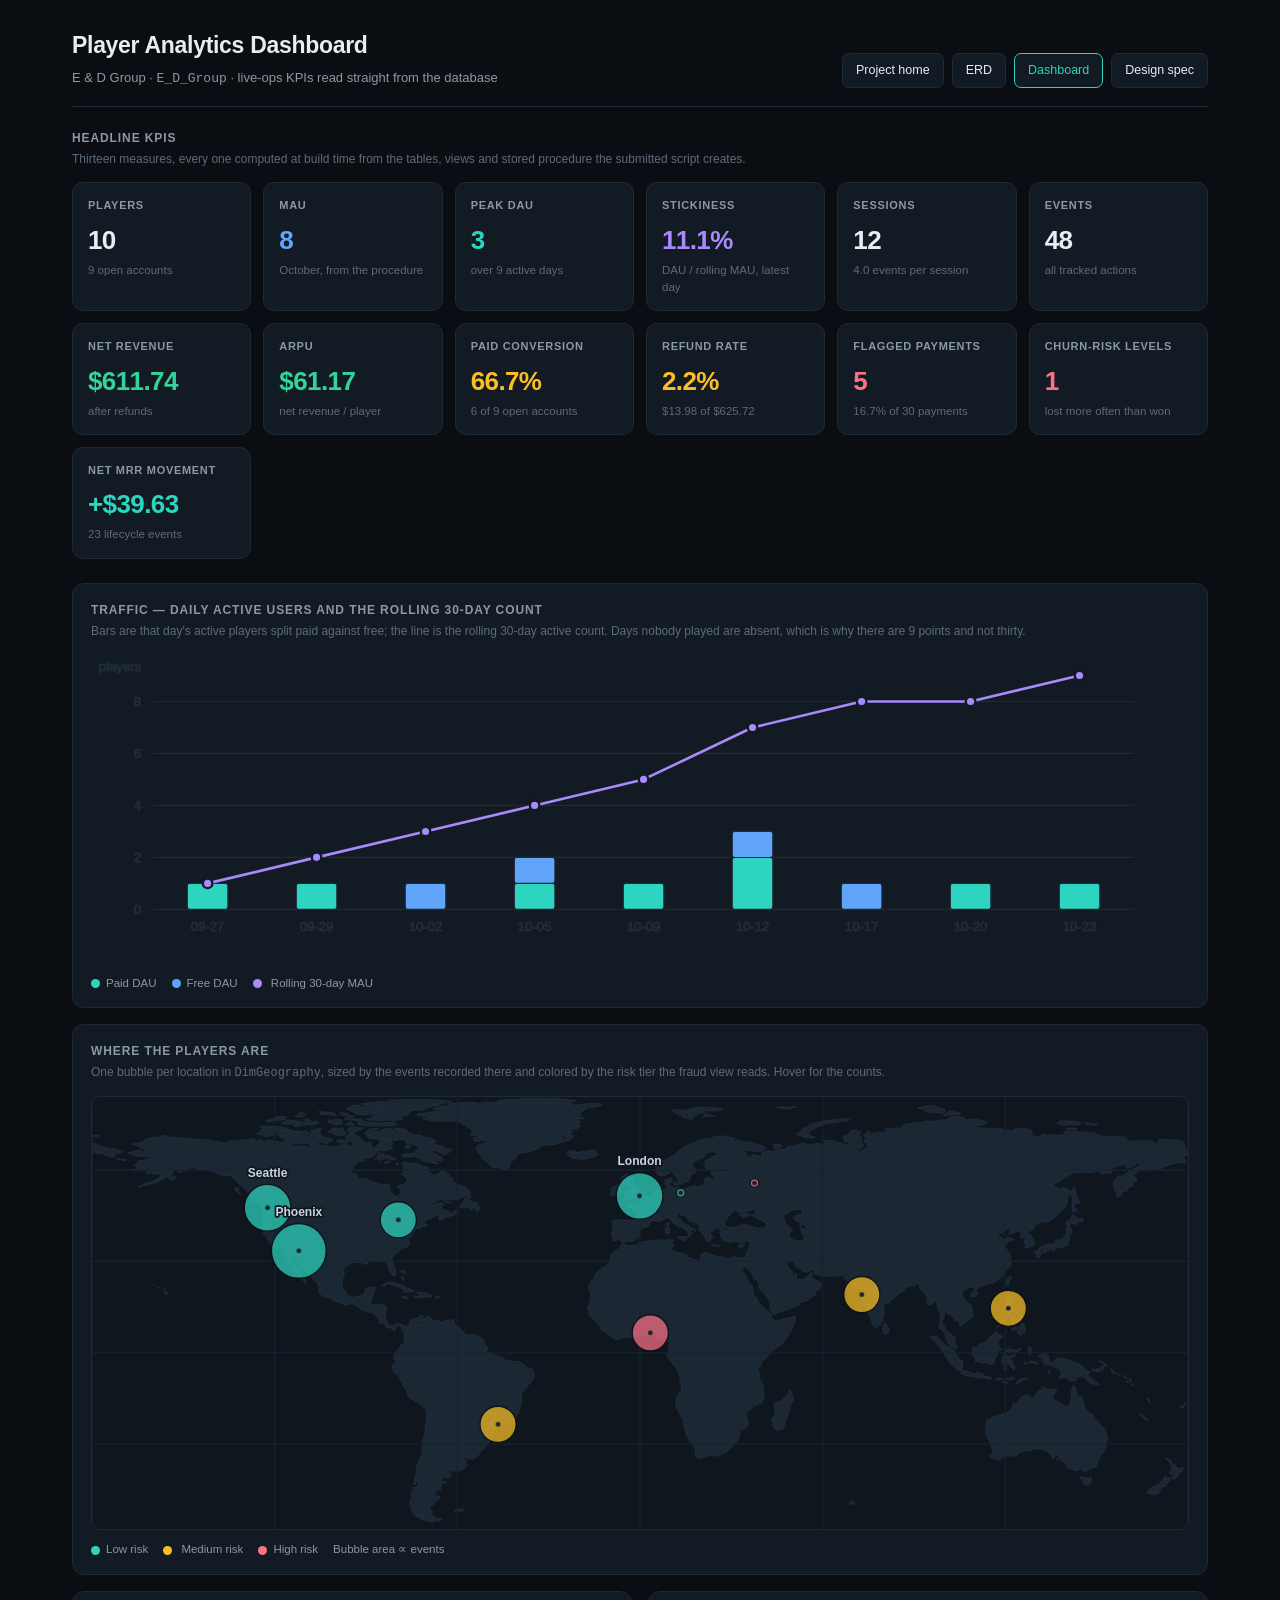
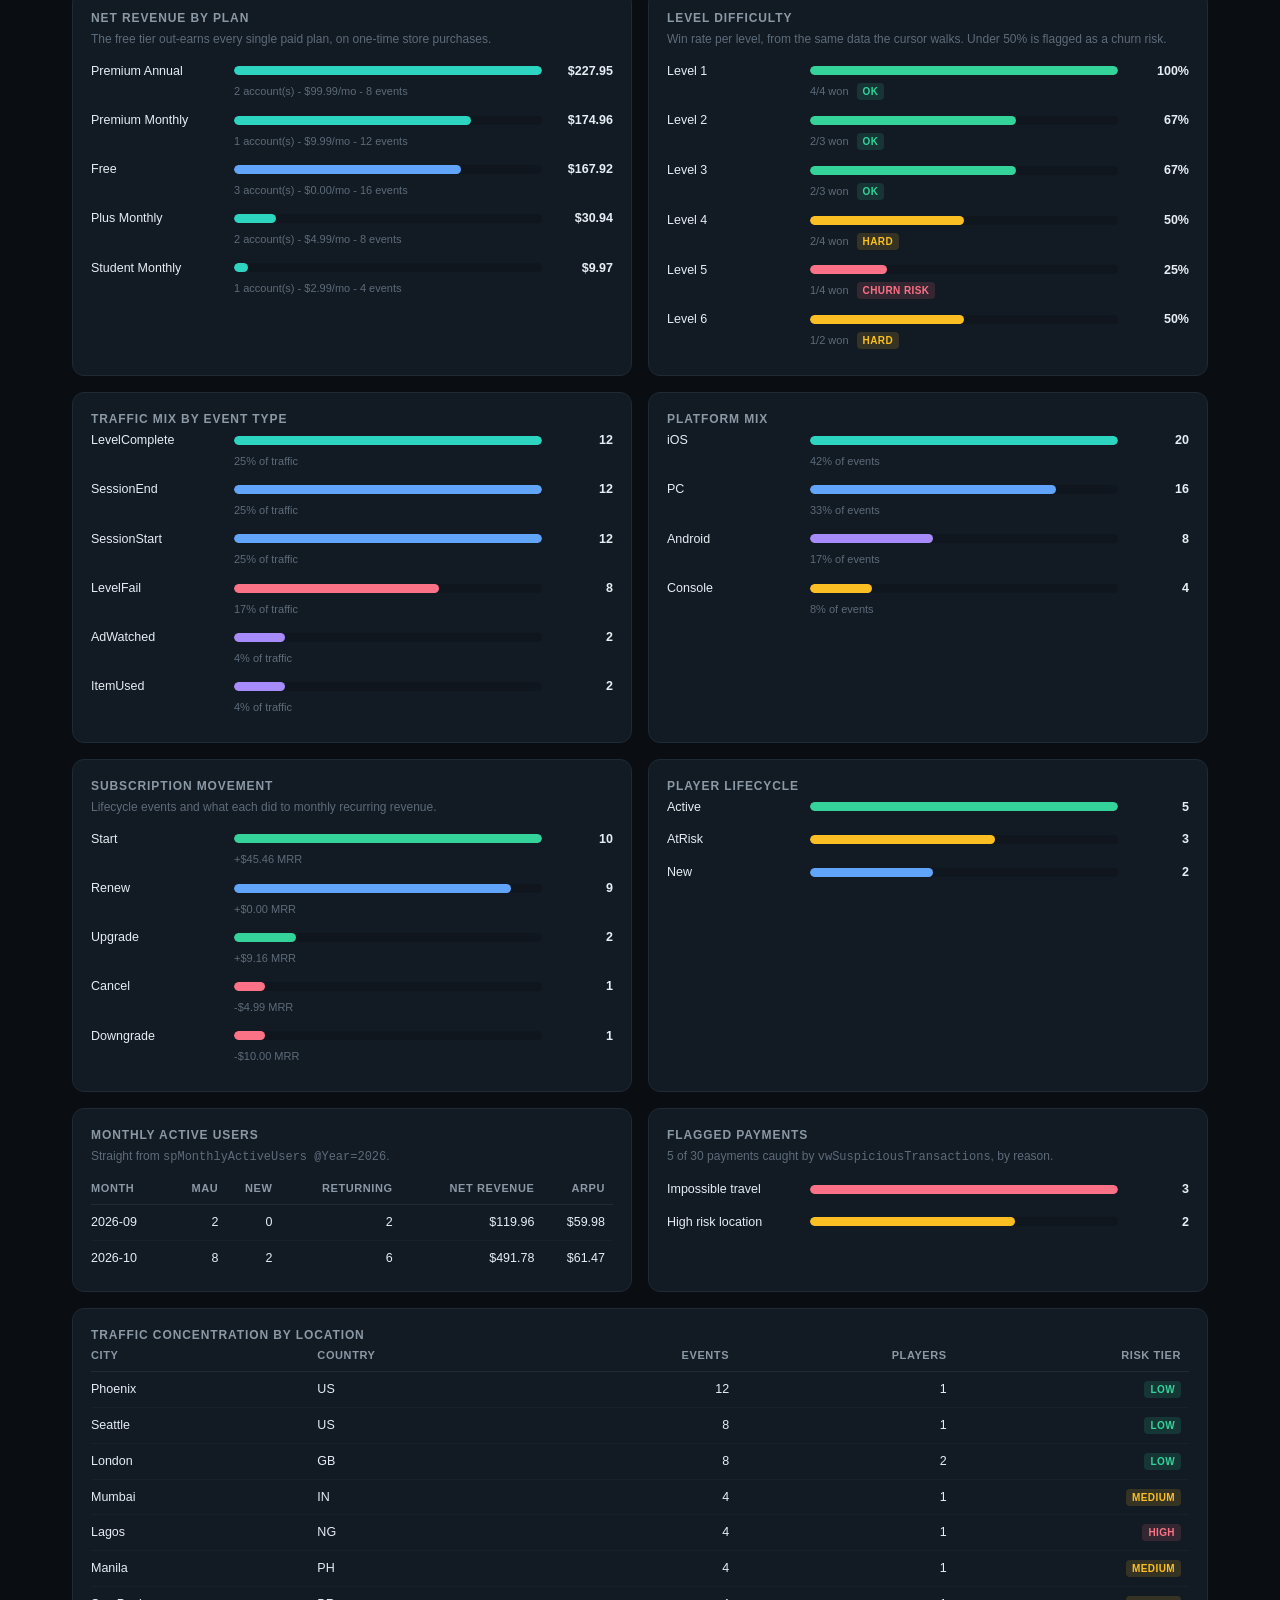
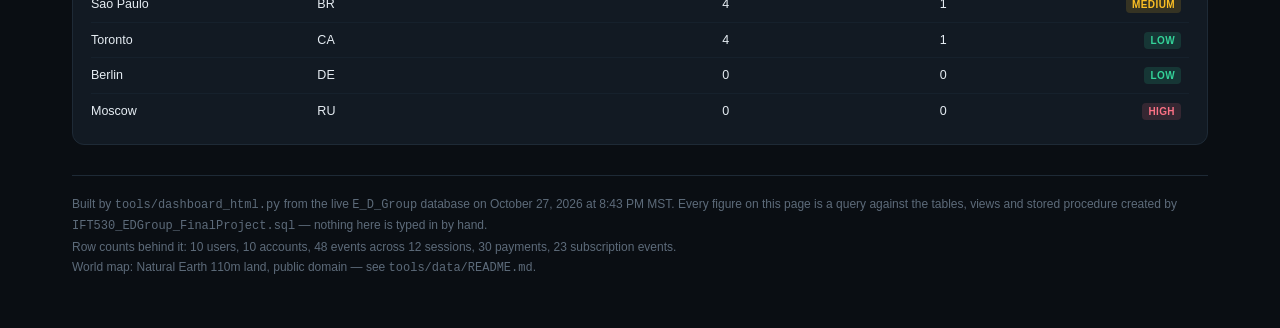
==== docs/dashboard.html @ 2f9ed493 "Player analytics dashboard, and site navigation on every page tools/dashboard_html.py builds docs/da" ====
<!doctype html>
<html lang="en"><head>
<meta charset="utf-8">
<meta name="viewport" content="width=device-width,initial-scale=1">
<title>E &amp; D Group - Player Analytics Dashboard</title>
<style>
*{box-sizing:border-box}
body{margin:0;background:#0a0e13;color:#e6edf3;
 font:14px/1.5 -apple-system,BlinkMacSystemFont,'Segoe UI',Roboto,
 Helvetica,Arial,sans-serif;-webkit-font-smoothing:antialiased}
a{color:#60a5fa;text-decoration:none}
a:hover{text-decoration:underline}
.wrap{max-width:1180px;margin:0 auto;padding:28px 22px 56px}
header{display:flex;flex-wrap:wrap;gap:16px;align-items:flex-end;
 justify-content:space-between;padding-bottom:18px;
 border-bottom:1px solid #1e2a36;margin-bottom:22px}
h1{margin:0;font-size:23px;letter-spacing:-.3px;font-weight:650}
.sub{color:#8b98a5;font-size:13px;margin-top:5px}
.sitenav{display:flex;gap:8px;flex-wrap:wrap}
.sitenav a{display:inline-block;padding:7px 13px;border:1px solid #1e2a36;
 border-radius:7px;background:#121a23;color:#e6edf3;font-size:12.5px;
 font-weight:500}
.sitenav a:hover{border-color:#2dd4bf;color:#2dd4bf;text-decoration:none}
.sitenav a.on{border-color:#2dd4bf;color:#2dd4bf}
h2{font-size:12px;text-transform:uppercase;letter-spacing:.9px;
 color:#8b98a5;margin:0 0 3px;font-weight:600}
.note{color:#5d6b7a;font-size:12px;margin:0 0 14px}
.kpis{display:grid;grid-template-columns:repeat(auto-fit,minmax(168px,1fr));
 gap:12px;margin-bottom:24px}
.kpi{background:#121a23;border:1px solid #1e2a36;border-radius:11px;
 padding:14px 15px}
.kpi-l{color:#8b98a5;font-size:11px;text-transform:uppercase;
 letter-spacing:.7px;font-weight:600}
.kpi-v{font-size:26px;font-weight:660;margin:7px 0 2px;
 letter-spacing:-.6px;font-variant-numeric:tabular-nums}
.kpi-s{color:#5d6b7a;font-size:11.5px}
.grid{display:grid;gap:16px;margin-bottom:16px}
.g2{grid-template-columns:1fr 1fr}
.g3{grid-template-columns:1fr 1fr 1fr}
.card{background:#121a23;border:1px solid #1e2a36;border-radius:12px;
 padding:17px 18px 15px}
.chart{width:100%;height:auto;display:block;overflow:visible}
.grid line,.grid{stroke:#1e2a36}
line.grid{stroke:#1e2a36;stroke-width:1}
line.mgrid{stroke:#182330;stroke-width:1}
text.ax{fill:#5d6b7a;font-size:11px;
 font-family:-apple-system,BlinkMacSystemFont,sans-serif}
text.mlab{fill:#cbd5e1;font-size:11px;font-weight:600;paint-order:stroke;stroke:#0f161e;stroke-width:3px;stroke-linejoin:round;
 font-family:-apple-system,BlinkMacSystemFont,sans-serif}
polyline.mau{fill:none;stroke:#a78bfa;stroke-width:2.2;
 stroke-linejoin:round;stroke-linecap:round}
circle.dot{fill:#a78bfa;stroke:#121a23;stroke-width:2}
rect.bar:hover,circle.bub:hover{opacity:.82}
.map{width:100%;height:auto;display:block;background:#0f161e;
 border-radius:9px;border:1px solid #1e2a36}
path.land{fill:#1b2733;stroke:#243343;stroke-width:.6}
circle.bub{opacity:.72;stroke:#0a0e13;stroke-width:1.2;cursor:pointer}
.legend{display:flex;gap:15px;flex-wrap:wrap;color:#8b98a5;font-size:11.5px;
 margin-top:11px}
.sw{display:inline-block;width:9px;height:9px;border-radius:50%;
 margin-right:6px;vertical-align:middle}
.hb{display:grid;grid-template-columns:132px 1fr 60px;
 grid-template-areas:'l t v' '. s s';gap:3px 11px;align-items:center;
 margin-bottom:11px}
.hb-l{grid-area:l;color:#e6edf3;font-size:12.5px;font-weight:500;
 overflow:hidden;text-overflow:ellipsis;white-space:nowrap}
.hb-t{grid-area:t;background:#0f161e;border-radius:5px;height:9px;
 overflow:hidden}
.hb-f{height:100%;border-radius:5px}
.hb-v{grid-area:v;text-align:right;font-size:12.5px;font-weight:600;
 font-variant-numeric:tabular-nums}
.hb-s{grid-area:s;color:#5d6b7a;font-size:11px}
.tag{display:inline-block;padding:1px 6px;border-radius:4px;font-size:10px;
 font-weight:650;text-transform:uppercase;letter-spacing:.4px;margin-left:5px}
.tag.rose{background:rgba(251,113,133,.15);color:#fb7185}
.tag.amber{background:rgba(251,191,36,.15);color:#fbbf24}
.tag.green{background:rgba(52,211,153,.15);color:#34d399}
table{width:100%;border-collapse:collapse;font-size:12.5px}
th{text-align:left;color:#8b98a5;font-weight:600;font-size:11px;
 text-transform:uppercase;letter-spacing:.6px;padding:0 8px 8px 0;
 border-bottom:1px solid #1e2a36}
td{padding:8px 8px 8px 0;border-bottom:1px solid #16212c;
 font-variant-numeric:tabular-nums}
tr:last-child td{border-bottom:0}
td.r,th.r{text-align:right}
footer{margin-top:30px;padding-top:18px;border-top:1px solid #1e2a36;
 color:#5d6b7a;font-size:12px;line-height:1.7}
@media(max-width:860px){.g2,.g3{grid-template-columns:1fr}}
</style>
</head><body>
<div class="wrap">

<header>
  <div>
    <h1>Player Analytics Dashboard</h1>
    <div class="sub">E &amp; D Group &middot; <code>E_D_Group</code>
      &middot; live-ops KPIs read straight from the database</div>
  </div>
  <nav class="sitenav">
    <a href="index.html">Project home</a>
    <a href="erd.html">ERD</a>
    <a class="on" href="dashboard.html">Dashboard</a>
    <a href="design_spec.html">Design spec</a>
  </nav>
</header>

<h2>Headline KPIs</h2>
<p class="note">Thirteen measures, every one computed at build time from
  the tables, views and stored procedure the submitted script creates.</p>
<div class="kpis"><div class="kpi"><div class="kpi-l">Players</div><div class="kpi-v" style="color:#e6edf3">10</div><div class="kpi-s">9 open accounts</div></div><div class="kpi"><div class="kpi-l">MAU</div><div class="kpi-v" style="color:#60a5fa">8</div><div class="kpi-s">October, from the procedure</div></div><div class="kpi"><div class="kpi-l">Peak DAU</div><div class="kpi-v" style="color:#2dd4bf">3</div><div class="kpi-s">over 9 active days</div></div><div class="kpi"><div class="kpi-l">Stickiness</div><div class="kpi-v" style="color:#a78bfa">11.1%</div><div class="kpi-s">DAU / rolling MAU, latest day</div></div><div class="kpi"><div class="kpi-l">Sessions</div><div class="kpi-v" style="color:#e6edf3">12</div><div class="kpi-s">4.0 events per session</div></div><div class="kpi"><div class="kpi-l">Events</div><div class="kpi-v" style="color:#e6edf3">48</div><div class="kpi-s">all tracked actions</div></div><div class="kpi"><div class="kpi-l">Net revenue</div><div class="kpi-v" style="color:#34d399">$611.74</div><div class="kpi-s">after refunds</div></div><div class="kpi"><div class="kpi-l">ARPU</div><div class="kpi-v" style="color:#34d399">$61.17</div><div class="kpi-s">net revenue / player</div></div><div class="kpi"><div class="kpi-l">Paid conversion</div><div class="kpi-v" style="color:#fbbf24">66.7%</div><div class="kpi-s">6 of 9 open accounts</div></div><div class="kpi"><div class="kpi-l">Refund rate</div><div class="kpi-v" style="color:#fbbf24">2.2%</div><div class="kpi-s">$13.98 of $625.72</div></div><div class="kpi"><div class="kpi-l">Flagged payments</div><div class="kpi-v" style="color:#fb7185">5</div><div class="kpi-s">16.7% of 30 payments</div></div><div class="kpi"><div class="kpi-l">Churn-risk levels</div><div class="kpi-v" style="color:#fb7185">1</div><div class="kpi-s">lost more often than won</div></div><div class="kpi"><div class="kpi-l">Net MRR movement</div><div class="kpi-v" style="color:#2dd4bf">+$39.63</div><div class="kpi-s">23 lifecycle events</div></div></div>

<div class="grid g2">
  <div class="card" style="grid-column:1/-1">
    <h2>Traffic &mdash; daily active users and the rolling 30-day count</h2>
    <p class="note">Bars are that day's active players split paid against
      free; the line is the rolling 30-day active count. Days nobody
      played are absent, which is why there are 9 points and
      not thirty.</p>
    <svg viewBox="0 0 920 260" class="chart"><line class="grid" x1="52" y1="214.0" x2="874" y2="214.0"/><text class="ax" x="42" y="218.0" text-anchor="end">0</text><line class="grid" x1="52" y1="170.4" x2="874" y2="170.4"/><text class="ax" x="42" y="174.4" text-anchor="end">2</text><line class="grid" x1="52" y1="126.9" x2="874" y2="126.9"/><text class="ax" x="42" y="130.9" text-anchor="end">4</text><line class="grid" x1="52" y1="83.3" x2="874" y2="83.3"/><text class="ax" x="42" y="87.3" text-anchor="end">6</text><line class="grid" x1="52" y1="39.8" x2="874" y2="39.8"/><text class="ax" x="42" y="43.8" text-anchor="end">8</text><rect class="bar" x="80.7" y="192.2" width="34.0" height="21.8" rx="2" fill="#2dd4bf"><title>2026-09-27: 1 paid</title></rect><text class="ax" x="97.7" y="232" text-anchor="middle">09-27</text><rect class="bar" x="172.0" y="192.2" width="34.0" height="21.8" rx="2" fill="#2dd4bf"><title>2026-09-29: 1 paid</title></rect><text class="ax" x="189.0" y="232" text-anchor="middle">09-29</text><rect class="bar" x="263.3" y="192.2" width="34.0" height="21.8" rx="2" fill="#60a5fa"><title>2026-10-02: 1 free</title></rect><text class="ax" x="280.3" y="232" text-anchor="middle">10-02</text><rect class="bar" x="354.7" y="192.2" width="34.0" height="21.8" rx="2" fill="#2dd4bf"><title>2026-10-05: 1 paid</title></rect><rect class="bar" x="354.7" y="170.4" width="34.0" height="21.8" rx="2" fill="#60a5fa"><title>2026-10-05: 1 free</title></rect><text class="ax" x="371.7" y="232" text-anchor="middle">10-05</text><rect class="bar" x="446.0" y="192.2" width="34.0" height="21.8" rx="2" fill="#2dd4bf"><title>2026-10-09: 1 paid</title></rect><text class="ax" x="463.0" y="232" text-anchor="middle">10-09</text><rect class="bar" x="537.3" y="170.4" width="34.0" height="43.6" rx="2" fill="#2dd4bf"><title>2026-10-12: 2 paid</title></rect><rect class="bar" x="537.3" y="148.7" width="34.0" height="21.8" rx="2" fill="#60a5fa"><title>2026-10-12: 1 free</title></rect><text class="ax" x="554.3" y="232" text-anchor="middle">10-12</text><rect class="bar" x="628.7" y="192.2" width="34.0" height="21.8" rx="2" fill="#60a5fa"><title>2026-10-17: 1 free</title></rect><text class="ax" x="645.7" y="232" text-anchor="middle">10-17</text><rect class="bar" x="720.0" y="192.2" width="34.0" height="21.8" rx="2" fill="#2dd4bf"><title>2026-10-20: 1 paid</title></rect><text class="ax" x="737.0" y="232" text-anchor="middle">10-20</text><rect class="bar" x="811.3" y="192.2" width="34.0" height="21.8" rx="2" fill="#2dd4bf"><title>2026-10-23: 1 paid</title></rect><text class="ax" x="828.3" y="232" text-anchor="middle">10-23</text><polyline class="mau" points="97.7,192.2 189.0,170.4 280.3,148.7 371.7,126.9 463.0,105.1 554.3,61.6 645.7,39.8 737.0,39.8 828.3,18.0"/><circle class="dot" cx="97.7" cy="192.2" r="4"><title>2026-09-27: MAU 1, stickiness 100.0%</title></circle><circle class="dot" cx="189.0" cy="170.4" r="4"><title>2026-09-29: MAU 2, stickiness 50.0%</title></circle><circle class="dot" cx="280.3" cy="148.7" r="4"><title>2026-10-02: MAU 3, stickiness 33.3%</title></circle><circle class="dot" cx="371.7" cy="126.9" r="4"><title>2026-10-05: MAU 4, stickiness 50.0%</title></circle><circle class="dot" cx="463.0" cy="105.1" r="4"><title>2026-10-09: MAU 5, stickiness 20.0%</title></circle><circle class="dot" cx="554.3" cy="61.6" r="4"><title>2026-10-12: MAU 7, stickiness 42.9%</title></circle><circle class="dot" cx="645.7" cy="39.8" r="4"><title>2026-10-17: MAU 8, stickiness 12.5%</title></circle><circle class="dot" cx="737.0" cy="39.8" r="4"><title>2026-10-20: MAU 8, stickiness 12.5%</title></circle><circle class="dot" cx="828.3" cy="18.0" r="4"><title>2026-10-23: MAU 9, stickiness 11.1%</title></circle><text class="ax" x="42" y="14" text-anchor="end">players</text></svg>
    <div class="legend">
      <span><span class="sw" style="background:#2dd4bf"></span>Paid
        DAU</span>
      <span><span class="sw" style="background:#60a5fa"></span>Free
        DAU</span>
      <span><span class="sw" style="background:#a78bfa"></span>
        Rolling 30-day MAU</span>
    </div>
  </div>

  <div class="card" style="grid-column:1/-1">
    <h2>Where the players are</h2>
    <p class="note">One bubble per location in
      <code>DimGeography</code>, sized by the events recorded there and
      colored by the risk tier the fraud view reads. Hover for the
      counts.</p>
    <svg viewBox="0 0 1000.0 394.4" class="map"><path d="M311.8,382.9 L315.4,384.6 L319.3,385.3 L318.1,386.7 L315.4,386.8 L314,385.8 L313.1,386.9 L310.7,387.8 L307.7,387.5 L299.3,384.7 L292.6,380.1 L302.5,383.5 L304.8,380.4 L307.4,379.2 L309.3,379.5 L311.8,382.9ZM337.4,375.3 L339.6,376.5 L338.8,377.5 L335,378.3 L333.8,377.4 L331.4,378.6 L330,377.4 L333.3,375.7 L335.7,376.4 L337.4,375.3ZM695.2,371.4 L691,371.6 L691.5,368.4 L695.9,369.6 L695.2,371.4ZM903.9,346.6 L906.6,347.6 L911.9,346.9 L912.1,350.2 L911.2,351.1 L910.9,353.4 L909.9,352.6 L908,354.5 L905.7,354.3 L902,347.7 L902.1,346.4 L903.9,346.6ZM980.6,347 L981.2,348.1 L983.2,347 L984,348.2 L984,349.4 L979.8,353.8 L980.8,355.1 L978.6,355.2 L976.3,356.2 L973.9,360.9 L970.4,362.9 L963,361.7 L962.5,360.7 L964,358.6 L967.5,355.9 L973.7,352.9 L977.6,348.7 L978,347.1 L980,345.8 L980.6,347ZM985,333.8 L987,336.7 L987.1,334.8 L988.4,335.6 L988.8,337.7 L991,338.6 L992.9,338.8 L994.5,337.7 L995.9,338 L994.4,342.1 L992.2,342.1 L991.5,342.9 L991.8,344.1 L988.9,348 L986.8,349.1 L985.1,348 L986.7,345.7 L985.8,344.2 L982.8,343.1 L982.9,342.1 L984.9,341.1 L985.3,337.2 L984.2,334.8 L979.5,329.2 L980.6,329 L982.1,330.6 L984.2,331.3 L985,333.8ZM964.2,294.9 L963.2,295.6 L959.7,293.6 L955.6,289.2 L958.4,290.2 L964.2,294.9ZM995.5,281.5 L996.4,282.3 L996,283.8 L992.7,283.8 L992.5,282.6 L993.5,281.6 L995.5,281.5ZM998.2,280 L996.5,280.6 L996.1,279.6 L998.4,278.8 L998.2,280ZM0.2,279.2 L0,278 L0.6,277.8 L0.2,279.2ZM966.2,279.1 L965.3,279.4 L964.5,277.5 L966.2,279.1ZM964.2,274.8 L964.6,277.1 L963.3,276.9 L962.9,274 L964.2,274.8ZM639,271 L640.2,275.6 L639.9,277 L639.4,277.8 L638.5,276.2 L638,277 L638.3,280.2 L637.5,280.9 L637.3,283.2 L630.8,302.6 L626.1,304.4 L622.3,302.7 L620.2,294.6 L620.6,292.6 L621.9,292.1 L623.3,289.1 L623.5,287.3 L622.1,281.7 L623.5,278.4 L628.6,277.2 L632.5,273.9 L633.3,272.5 L633,271.3 L634.1,271.6 L635.7,269.7 L635.7,268 L636.7,266.8 L639,271ZM898.8,271.6 L899.8,273.7 L901.6,272.7 L903.8,275 L904.1,278.6 L905.2,280.3 L906.6,286 L913.5,290 L913.1,290.6 L914.7,292.4 L915.8,295.4 L916.9,294.8 L918,296 L918.7,295.6 L919.2,298.5 L924.6,303.5 L925.4,305.8 L925.3,309.1 L926.6,311.4 L924.7,321.2 L923.5,323.8 L921.4,325.1 L917.6,332.4 L916.7,337.3 L915.1,338.3 L912,338.4 L906.4,341.8 L902.4,340 L902.9,338.6 L898.9,341.1 L890.7,338.9 L888.9,337.2 L887.7,333.7 L886.3,332.6 L883.7,332.3 L884.6,330.9 L883.9,328.8 L882.6,330.8 L880.1,331.3 L883,326.8 L882.8,324.7 L878.8,328 L877.7,330.3 L875.6,329.1 L875.7,327.6 L872.5,324.6 L873,323.9 L864.8,320.8 L859.8,321.1 L853.1,323 L850.4,322.8 L845.1,324.9 L843.5,327.5 L833,327.7 L827.8,330.7 L824,330.6 L819.5,328.3 L819.6,326.7 L821.4,325.7 L821.4,321.1 L819.9,318.3 L819.6,315.2 L817.1,311.4 L816.8,309.3 L814.8,305.9 L816.1,307.1 L815.1,304.5 L817.3,306.4 L817.3,305 L815,301.1 L816.2,297.4 L815.9,295.8 L817.1,293.8 L817.3,295.9 L818.5,294 L824.2,290.8 L826.2,291 L831.3,288.8 L835.7,288 L839.6,283.9 L839.8,281.3 L841.7,278.9 L842.9,281.3 L844.1,280.7 L843.1,279.4 L843.9,278.1 L845.2,278.7 L845.5,276.6 L847.7,274.1 L849.1,273.6 L849.1,272.9 L850.3,273.2 L850.4,272.5 L853,271.7 L856.6,274.6 L860.1,274.9 L859.5,273.4 L860.8,271.2 L862.1,270.4 L861.6,269.7 L862.8,268.2 L864.5,267.2 L868.3,267 L868.2,265.6 L866.2,264.6 L867.7,264.2 L871,266.1 L875.8,267.4 L879.1,266.3 L880.4,267.6 L878.6,270.3 L877.7,270.3 L878,271.5 L876.2,274.2 L876.4,275 L884.2,280 L886.4,280.7 L886.8,281.6 L889.5,282.5 L891.3,281.6 L892.4,278.9 L893.6,275.1 L893.1,271.4 L894,268.7 L893.6,267.8 L894.8,264 L895.9,263 L898.7,269 L898.8,271.6ZM950.3,262.5 L951.1,263.4 L949.2,263.4 L948.1,261.7 L950.3,262.5ZM835.3,261.8 L834.2,261.8 L830.5,259.9 L833.1,259.3 L835.5,261 L835.3,261.8ZM946.8,260.8 L944,260.5 L943.4,260.1 L943.6,259 L945.5,259.4 L946.8,260.8ZM949.1,260 L948.7,260.5 L946.1,256.4 L947,256.4 L949.1,260ZM845.7,261.5 L842.9,261.8 L844.4,259.1 L847.5,257.4 L852.7,256.3 L853.7,256.7 L847.5,259.4 L845.7,261.5ZM827.5,255.8 L828.5,256.6 L830.2,256.3 L830.9,257.5 L824.3,258.4 L825.2,256.8 L826.8,256.8 L827.5,255.8ZM841.4,255.8 L841,257.4 L836.8,258.1 L833.1,257.8 L833.1,256.8 L835.3,256.2 L837.1,257 L841.4,255.8ZM944.1,256.5 L944.2,257.1 L939.5,253.9 L941.2,254.3 L944.1,256.5ZM937.6,253.7 L935.8,253.3 L934.8,251.7 L937.6,253.7ZM801.7,252.2 L807.1,252.4 L807.7,251.3 L812.8,252.6 L813.8,254.4 L818,254.9 L821.4,256.6 L818.2,257.6 L815.2,256.5 L809.8,256.4 L801.9,254.6 L800.8,254.9 L795.7,253.8 L795.2,252.6 L792.7,252.4 L794.6,249.7 L798,249.9 L801.4,251.2 L801.7,252.2ZM874.2,250.6 L872.8,252.5 L872.5,250.4 L873.6,248.5 L874.2,250.6ZM933,252.3 L932.2,252.6 L931,251.5 L929.2,247.6 L929.6,247.3 L933.4,251.5 L933,252.3ZM922.2,248.6 L917.3,250.9 L912,249.3 L912.2,248.4 L916.2,248.6 L917.1,247.2 L917.3,248.7 L918.9,248.5 L921.2,246.5 L920.9,244.9 L923.2,245.3 L922.2,248.6ZM853.5,242.9 L852.4,243.9 L850.5,243.4 L850,242.2 L852.8,242 L853.5,242.9ZM862.4,241.9 L863.4,244.1 L861.1,242.9 L855.3,242.8 L855.9,241.2 L859.4,241.1 L862.4,241.9ZM925.4,245.8 L924.5,246.6 L923.4,243.9 L918.5,240.9 L919.3,240.3 L922.9,242.3 L925.1,244.4 L925.4,245.8ZM872.6,236.5 L873.4,241 L876.3,242.7 L878.6,239.7 L881.8,238.1 L884.2,238.1 L901.6,244.1 L905.1,246.9 L905.5,248.5 L910.1,250.2 L910.8,251.7 L908.3,252 L908.9,253.9 L911.3,255.7 L913.2,258.6 L914.7,258.5 L914.6,259.8 L916.8,260.2 L915.9,260.8 L918.9,261.9 L918.6,262.7 L916.7,262.9 L916.1,262.2 L910.9,261.5 L907.1,258.2 L905.7,255.7 L902.1,254.5 L898,256.2 L898.4,258.3 L896.2,259.2 L891.8,258.7 L889.3,256.4 L886.5,255.8 L885.8,256.6 L882.3,256.7 L883.4,254.4 L885.2,253.7 L883.1,248.3 L877.7,246 L875.5,245.7 L871.3,243.2 L870.5,244.5 L869.4,244.8 L868.8,242.5 L866.6,241.2 L871.6,240.2 L871.4,239.5 L867.3,239.5 L866.2,237.8 L863.7,237.3 L862.6,235.9 L866.3,235.3 L867.7,234.4 L872.2,235.5 L872.6,236.5ZM847.9,229.4 L845.7,232.1 L843.6,232.7 L840.9,232.1 L833.8,232.7 L833.4,234.8 L835.9,237.2 L837.4,236 L842.6,235 L842.4,236.3 L841.2,235.9 L840,237.5 L837.5,238.6 L840.2,242.2 L839.6,243.1 L842.1,246.3 L842.1,248.2 L840.6,249 L839.5,248 L840.9,245.7 L838.2,246.8 L837.5,246 L837.8,245 L835.8,243.3 L836,240.6 L834.2,241.5 L834.5,248.7 L832.8,249.1 L831.6,248.3 L832.4,245.7 L831.9,243 L830.8,243 L829.9,241.1 L833.4,231.8 L835.8,229.7 L841.5,230.9 L844.7,230.8 L847.4,228.8 L847.9,229.4ZM857.5,230.2 L857.3,232.6 L855.9,232.3 L855.5,234 L856.6,235.5 L855.8,235.8 L853.9,230.5 L855.4,227.3 L855.6,228.8 L857.2,229.1 L857.5,230.2ZM793.9,249.6 L790.9,249.6 L785,245.1 L781.7,241.1 L778.2,235.1 L775.7,232.8 L773.9,228.3 L771.4,226.5 L769.9,224.1 L764.9,219.5 L764.7,218.1 L770.8,218.8 L779.6,227.5 L782.4,227.5 L786.3,231.8 L788.4,233 L787.3,235.3 L789.9,236.3 L791.4,239.8 L793.4,240.1 L794.7,241.8 L793.9,249.6ZM827.4,228.3 L830.5,230.8 L827.3,231.2 L826.3,233 L826.4,235.6 L823.8,237.5 L822.6,244.5 L822.2,243.5 L819.1,244.7 L818,243 L814.6,242 L811.3,243 L810.3,241.7 L806.2,241.5 L805.8,237.8 L804.4,237 L803,234.6 L803,229.6 L804.6,227.8 L806.7,228.7 L808.8,228.2 L809.4,225.8 L813.9,224.7 L818.3,219.7 L822.8,216.3 L824.2,214.1 L825.4,214.1 L826.8,215.5 L826.9,216.7 L831.1,218.3 L830.9,219.4 L829,219.5 L829.5,220.9 L827.5,221.8 L825.9,224.3 L827.9,227 L827.4,228.3ZM851,210 L851.5,213.4 L850.5,215.9 L849.5,213.1 L848.2,214.5 L849.1,216.5 L848.3,217.8 L845.1,216.2 L844.3,214.2 L845.1,212.9 L843.4,211.6 L842.5,212.7 L841.2,212.6 L839.1,214.2 L838.7,213.4 L839.8,211 L843,209.2 L844,210.4 L846.1,209.7 L846.6,208.4 L848.5,208.4 L848.4,206.2 L850.6,207.5 L851,210ZM725.6,216.1 L723.2,216.8 L721.9,214.5 L721.4,210.6 L722.6,206 L724.6,207.6 L727.2,212.4 L726.8,215.3 L725.6,216.1ZM330.7,205.2 L327.9,205.3 L328.7,204.5 L328.7,203.4 L330.3,203.1 L330.8,203.2 L330.7,205.2ZM844.4,204.8 L841.7,208.3 L839.9,206.4 L841.2,204.8 L841.5,203.1 L843.1,202.9 L842.6,204.8 L844.7,202.1 L844.4,204.8ZM829.2,207.5 L825.5,210.1 L830.5,204.5 L832,201.8 L832.5,204 L829.2,207.5ZM838.6,200.3 L842,201.2 L841.9,202.3 L838.9,204.3 L838.6,200.3ZM848.6,199.5 L849.4,202.6 L847.3,201.9 L848,204.6 L846.7,205.2 L846.6,203.2 L845.7,203.1 L845.3,201.4 L846.9,201.6 L846.9,200.6 L845.2,198.5 L847.9,198.5 L848.6,199.5ZM837.6,197 L836.8,199.4 L834.2,195.9 L836.6,196 L837.6,197ZM837,181.9 L838.7,182.7 L839.6,182 L839.4,183.9 L840.3,185.9 L839.6,188.2 L838,189.1 L837.5,191.3 L838.1,193.5 L840.8,193.5 L844.3,195 L844.7,198.5 L841.5,195.7 L840.8,196.7 L839,195 L836.5,195.5 L835.1,194.8 L836.1,193 L835.3,192.3 L834.9,193.3 L833.5,191.7 L833,187.9 L834.1,188.8 L834.4,184.4 L835.3,181.9 L837,181.9ZM317.8,182.7 L317.1,183.4 L313.4,183.5 L313.2,182.3 L315.9,181.9 L317.8,182.7ZM286.4,183.7 L285.5,184.2 L282.4,182.7 L283.9,181.9 L286.4,182.2 L288.3,183.6 L286.4,183.7ZM298.4,178.1 L305.7,178.8 L306.2,179.7 L307.7,179.7 L307.6,180.5 L310.2,181.6 L309.2,182.8 L305.7,182.1 L304.1,182.8 L303.7,182.1 L301.7,184.4 L300.8,183.2 L299,182.7 L294.7,183.2 L293.2,182.4 L293.4,181.5 L298.1,182.1 L299.1,181.5 L297.8,180.3 L297.8,179.2 L296.1,178.8 L296.7,178 L298.4,178.1ZM806.5,181.4 L804.1,182.8 L801.8,181.9 L801.7,179.5 L803.1,178.3 L807.7,177.6 L808.4,178.6 L806.5,181.4ZM67.9,180.3 L66.8,180.4 L66.5,178.6 L67.1,177 L70,179.1 L67.9,180.3ZM66.4,176 L65.5,176.2 L64.7,175.2 L66,175.2 L66.4,176ZM62.1,174.1 L60.8,174.1 L60.3,173.4 L61,173 L62.1,174.1ZM57.4,172.3 L56.1,172 L57.3,171.6 L57.4,172.3ZM278.7,170.1 L279.8,171.1 L282.4,170.8 L287.4,174.4 L290,175 L289.8,175.7 L291.9,175.9 L293.9,177 L293.6,177.6 L291.8,178 L284,178.2 L285.9,176.6 L283,175.7 L281.3,173.3 L279.8,173.4 L271.8,171.1 L272.8,170.5 L270.1,170.3 L266.5,172.5 L264,172.5 L267.3,170 L271.5,168.9 L276.1,169.2 L278.7,170.1ZM284.6,167.3 L283.9,167.5 L282.2,165.1 L282.8,163.3 L283.6,163.4 L284.6,167.3ZM836.6,170 L835.4,172.3 L833.9,170 L833.6,167.9 L837.5,163.1 L838.8,163.9 L836.6,170ZM283.8,159.5 L280.8,159.9 L280.6,158.9 L283.8,158.8 L283.8,159.5ZM286.1,159.5 L285.6,161.4 L283.9,158.2 L286.1,159.5ZM874,138.5 L874.4,139.4 L872.8,141.1 L871.6,140.2 L870.2,140.9 L869.5,142.5 L867.7,141.7 L867.7,140.4 L869.2,138.7 L870.8,139 L872,137.9 L874,138.5ZM596,134.2 L594.2,135.4 L594.5,136.2 L591.6,137.3 L590.3,136.9 L589.6,135.8 L596,134.2ZM565.8,134.2 L567.4,135.1 L573,135.3 L572.7,136.1 L568.7,136.3 L565.3,135.3 L565.8,134.2ZM543.1,127.1 L541.9,131.6 L534.5,128.9 L534.9,127.4 L543.1,127.1ZM525.6,118.9 L527.2,120.8 L526.9,124.5 L525.6,124.3 L524.5,125.3 L523.4,124.5 L522.7,119.6 L524.2,119.7 L525.6,118.9ZM891.6,130.2 L890.6,132.4 L891,133.8 L889.6,135.7 L886,137 L881.2,137.2 L877.2,140.4 L875.3,139.3 L875.2,137.2 L870.4,137.8 L867.1,139.2 L863.9,139.2 L866.7,141.3 L864.8,146 L863,147.1 L861.7,146.1 L862.4,143.6 L860.6,142.7 L859.5,140.8 L862.1,140 L868.4,134.9 L873.9,134.1 L876.9,134.6 L879.8,129.7 L881.6,131 L887.3,127.2 L889,123.8 L888.6,120.7 L889.7,118.9 L892.7,118.4 L894.2,122.2 L894.1,124.5 L891.6,127.3 L891.6,130.2ZM526.6,116.2 L525.6,118.4 L524.4,117.8 L523.7,116 L526.1,113.9 L526.6,116.2ZM899.8,110.6 L901.7,111.2 L903.7,110 L904.3,113.2 L900.2,113.9 L897.7,116.7 L893.4,114.8 L891.9,117.8 L888.8,117.9 L888.4,115.1 L889.8,113 L892.7,112.8 L894.4,106.8 L897.6,109.7 L899.8,110.6ZM323.2,104 L327.7,104.3 L325.3,105.6 L321.8,104.5 L321.1,103.5 L322.2,102.7 L323.2,104ZM328.3,96.9 L323.4,96.1 L320.8,94.8 L325.4,95.3 L328.3,96.9ZM156.9,98.6 L155.5,99 L151,97.7 L147.1,95 L144.3,94.5 L143.2,92.9 L143.4,92.3 L150.7,93.6 L153,95.9 L155.8,97 L156.9,98.6ZM344.1,92.5 L342.2,95 L344,94 L345.9,94.6 L344.9,95.6 L347.4,96.4 L348.7,95.7 L351.5,96.5 L350.6,98.6 L352.5,98.1 L353.8,101.3 L352.6,103.7 L349.5,103.3 L350.1,101 L349.3,100.7 L346.1,103.1 L344.5,103 L346.4,101.7 L343.7,101 L335.4,101.1 L334.9,100.3 L336.7,99.3 L335.5,98.5 L337.8,96.9 L340.7,92.4 L342.4,90.9 L346.1,90 L344.1,92.5ZM131.4,83.2 L134,83 L133.2,86.2 L135.6,88.4 L134.5,88.4 L130.4,85 L130.1,82.9 L131.4,83.2ZM899,92.4 L901.8,97.3 L897.7,96.4 L896,100.4 L898.7,103.2 L898.6,105.2 L896.5,103.5 L894.7,105.6 L894.2,97.6 L894.9,91.8 L893.3,89.1 L893.6,85.3 L896.1,84 L895,82.7 L896.3,82.3 L899,92.4ZM481.1,88.2 L476.2,89.8 L472.3,89.4 L474.5,86.5 L473.1,83.7 L479,80.2 L481.3,80.1 L484.3,81.8 L482.8,83.7 L483.2,85.7 L481.1,88.2ZM535.3,78.9 L533.6,81.1 L530.7,79.5 L530.3,78.4 L534.4,77.5 L535.3,78.9ZM75,74.7 L72.2,75.7 L70.8,75 L70.4,73.7 L74.4,72.3 L77.4,73.4 L75,74.7ZM491.7,70.5 L488.7,73.5 L494.6,73.1 L493.8,75.4 L491.3,77.9 L494.2,78 L496.9,81.6 L498.8,82 L501.3,86.3 L504.7,86.8 L504.3,88.6 L502.9,89.4 L504,90.9 L501.5,92.3 L493.1,93.1 L491.8,92.5 L490,93.8 L487.4,93.5 L485.4,94.6 L484,94 L488,91.1 L490.5,90.5 L486.2,90 L485.4,88.9 L488.3,88.1 L486.7,86.6 L487.3,84.7 L491.4,85 L491.8,83.4 L489.9,81.6 L486.5,81.1 L485.9,80.4 L486.9,79.1 L486,78.4 L484.5,79.7 L484.3,77 L482.9,75.6 L483.9,72.7 L486.1,70.5 L491.7,70.5ZM40.1,66.9 L38.4,67.3 L34.8,66.1 L39.8,65.9 L40.1,66.9ZM279.8,60.7 L278.7,62.1 L276.8,61.1 L278,60 L279.8,60.7ZM272.5,59.1 L269.3,60.7 L267.3,60.6 L266.7,59.9 L268.7,58.6 L272.6,58.6 L272.5,59.1ZM23,56.2 L31.4,57.5 L29.1,58.4 L25.9,57.3 L23.5,57.5 L22.8,57.2 L23,56.2ZM263.4,51 L264,52.2 L265.4,51.7 L273.2,54.3 L273.5,55.6 L275.5,55.4 L277.5,56.3 L275,57.2 L270.7,56.5 L269.1,55.3 L262.4,58.2 L261.5,56.6 L257.7,56.8 L260.1,55.5 L261.4,50.7 L263.4,51ZM459.7,48.7 L459.1,50.5 L462.2,52.4 L458.6,54.5 L448.2,57 L436.8,55.7 L439.5,54.4 L433.5,53.1 L438.4,52.5 L438.3,51.7 L432.4,51.1 L434.3,49.3 L438.5,48.9 L442.8,50.7 L447.1,49.2 L450.6,50 L455.1,48.5 L459.7,48.7ZM289.3,46.8 L286.1,46.9 L285.5,45.6 L286.6,44 L289.2,43.6 L291.3,44.4 L291.1,46 L289.3,46.8ZM13.8,48.4 L15.7,49.1 L15.1,47 L22.6,47.5 L28.1,50.1 L25.3,51.3 L20.7,51.6 L20.7,54.3 L19.6,54.9 L17,54.8 L11.2,53 L10.5,51.8 L4.6,51.7 L3,50.7 L3.6,49.7 L0.3,50.3 L1.6,51.7 L0,52.8 L0,41.8 L14.1,46.7 L13.8,48.4ZM234.3,41.4 L232.6,42.3 L228.8,41.5 L226.6,41.8 L222.8,40.6 L227.2,38.5 L231.8,39.8 L234.3,41.4ZM3.6,36.4 L0,36.6 L0,34.7 L6.7,35.4 L3.6,36.4ZM248.5,40.3 L248.5,43.1 L252.2,40.9 L255.5,42.7 L254.7,44.8 L257.4,46.7 L262.3,42.3 L262.4,39.2 L270.5,39.8 L274.2,41.2 L274.4,42.6 L272.3,44.1 L274.3,45.6 L273.9,46.9 L268.5,48.9 L264.6,49.3 L261.8,48.4 L257.4,53.4 L254.2,55.3 L250.2,55.5 L248,56.6 L247.9,58.4 L244.6,58.8 L241.2,61 L238.2,64.2 L237.1,66.4 L237,69.6 L241.1,70 L243.6,74.8 L247.5,74.2 L252.7,75.4 L257.4,77.8 L263.9,79.7 L271.5,80.1 L271,82.5 L271.9,85.3 L273.9,88.5 L278,91.1 L280.2,90.2 L281.7,87.3 L280.2,82.9 L278.3,81.5 L282.7,80.2 L285.8,78.2 L287.4,76.3 L287.2,74.4 L285.3,72.1 L281.9,70 L285.2,67.1 L283,60.2 L285,59.6 L292.6,60.6 L294.9,59.9 L300.9,62.4 L301.7,63.5 L306.7,63.7 L307.5,69.6 L310.1,70 L312.1,71.6 L316.1,70.1 L320.6,65.7 L329.5,75.1 L328.3,76.8 L334.5,80 L340.7,81.6 L341.8,83.9 L344,84.3 L345.1,85.4 L345.3,88.5 L341.3,90.5 L336.7,91.5 L333.2,93.8 L315.6,93.8 L313.2,95.8 L309.7,97 L302.5,103.3 L304.8,102.8 L309.3,99.2 L315.1,96.9 L319.3,96.6 L321.7,97.9 L319.1,99.8 L320.9,104.9 L324.5,106.3 L329.1,105.9 L331.9,102.8 L332.1,104.8 L333.9,105.8 L330.4,107.6 L321.5,110.4 L318.4,112.4 L316.3,112.2 L316.2,109.8 L321,107.5 L313.5,108 L314,108.9 L305.2,112 L303.6,113.8 L303.3,115.7 L304.2,117.2 L305.3,117.3 L305,116.3 L305.9,116.9 L305.7,117.7 L295.2,119.6 L299.3,119.1 L300.2,119.6 L296.3,120.5 L294.6,120.1 L293.7,120.9 L294.5,121 L293.9,123 L291.9,125.2 L290.2,123.6 L291.5,126.7 L289.1,130 L289.7,128 L288.2,126.9 L287.9,124.6 L287.4,125.8 L288,127.5 L286.2,127.1 L288.1,128 L288.2,130.6 L289,130.8 L289.6,134.6 L287.9,136.6 L285,137.5 L280.4,140.3 L274.1,146 L273.6,148 L274.1,149.9 L277.6,158.7 L276.7,163.3 L274.5,163.3 L273,161.5 L269.8,155.9 L270.4,154 L269.6,152.5 L266.4,149.7 L263.6,151 L260,148.9 L252.3,149.1 L251.1,149.5 L252.2,152 L249.6,152.5 L247.6,152.4 L245.5,150.9 L239.3,150.8 L237,151.4 L231.7,154.7 L229.5,157.3 L230.2,161.5 L228.6,165.9 L228.1,171 L230,176 L232.5,179.7 L233.6,181 L236.6,181.8 L237.7,182.9 L244.3,181.4 L247.9,179.8 L249.2,175 L254,173.6 L258.2,173.5 L258.9,174.1 L258.8,175.4 L256.6,178.8 L257.1,179.2 L256,182.6 L254.7,181.9 L255.3,182.4 L254.6,187.4 L253,189.2 L255.2,189.8 L263.9,188.9 L268.3,190.9 L269,191.7 L268.9,193.6 L268,195.6 L268.1,198.8 L267.2,202.5 L271.6,208.3 L273,208.2 L273.8,208.9 L279,206.6 L281.9,207.2 L285.1,209.2 L286.6,209.3 L289.8,207.1 L290.3,203.8 L291.9,202.5 L296.1,202.1 L300.7,198.8 L302.4,199.7 L301.8,201.3 L300.1,201.6 L301.1,202.9 L301,204.3 L299.8,205.9 L300.8,208.1 L302,208 L302.7,205.9 L301.8,205 L301.7,202.9 L305.1,201.7 L304.7,200.4 L305.7,199.5 L306.7,201.5 L308.7,201.5 L310.5,203.1 L310.6,204 L316,203.8 L317.6,205 L319.7,205.3 L321.3,204.5 L321.3,203.8 L328.1,203.6 L325.7,204.4 L326.7,205.7 L328.9,205.9 L331,207.3 L331.5,209.5 L332.9,209.4 L335.8,211.1 L337.5,212.9 L337.6,214.4 L338.7,214.4 L341.3,216.7 L344.6,217.3 L347.1,216.6 L350.1,217.3 L353.1,218.3 L356,220.7 L356.5,221.8 L357.5,221.7 L359.7,228.1 L361.2,228.5 L361.3,230.4 L359.2,232.7 L360,233.6 L364.9,234 L365,236.8 L367.2,234.9 L375.3,237.6 L376.6,239.3 L376.2,240.8 L379.4,240 L384.8,241.4 L388.9,241.3 L393.1,243.6 L396.6,246.7 L401.1,247.6 L402.1,248.5 L403.5,253.7 L402.4,258.3 L397.1,264 L393.3,269.6 L392.6,269.6 L391.8,271.6 L392,276.9 L390.9,283 L390,284.1 L389.6,287.8 L386.7,291.4 L386.3,294.3 L384,295.5 L383.4,297.1 L376,298.2 L370.9,300.2 L367.6,302.5 L365.3,305.2 L365.3,308.8 L364.2,313 L362.3,314.5 L359.2,319.4 L354.8,322.9 L353.6,325.5 L350.5,328.9 L347.4,330.4 L343.8,330.2 L341.3,329 L339.4,329.1 L337.7,327.5 L337.5,329 L341,331.4 L340.7,333.3 L342.4,334.5 L342.3,335.8 L339.6,339.4 L335.5,340.9 L326.8,341.2 L327.4,346.3 L325.7,347.3 L322.9,347.7 L320.2,346.7 L319.1,347.4 L319.5,350.2 L321.4,351 L322.9,350.1 L323.7,351.6 L321.2,352.4 L318.9,354.2 L317.9,358.4 L315.3,358.4 L313.1,359.9 L312.3,361.9 L315,364 L317.7,364.5 L316.7,367 L313.4,368.6 L311.6,371.9 L309.1,373 L307.9,374.3 L308.8,377.1 L310.7,378.7 L307.1,378.6 L303.2,380.3 L302.8,382.9 L298.5,382 L291.8,378.5 L290.9,376.7 L291.7,375.1 L290.3,373.3 L290,368.5 L291.2,365.9 L294.1,363.7 L289.9,362.9 L292.5,360.5 L293.5,355.8 L296.6,356.8 L298,351.1 L296.1,350.3 L295.3,353.8 L293.5,353.4 L295.3,344.3 L296.6,342.4 L295.6,336.5 L296.8,336.5 L301.6,323.4 L300.9,319.2 L301.8,316.9 L301.4,313.5 L303,310.1 L305.3,292.8 L305.1,288.2 L304.5,284.3 L301.7,282.7 L301.5,281.6 L288.9,274 L287.7,271.7 L288.2,270.9 L278.4,253.3 L274.3,250.4 L275.2,249.1 L273.9,246.5 L274.7,244.5 L278.4,240.7 L277.8,239.5 L276.8,240.8 L275.1,239.6 L275.7,238.8 L275.2,236.3 L276.2,235.9 L277.7,232.3 L277.5,231.2 L281,229.5 L280.6,228.6 L281.6,228.4 L282.1,226 L283.5,225.8 L285.8,222.6 L284.7,222 L285.3,220.4 L284.8,214.7 L282.7,212.5 L282.1,211 L282.8,210.2 L280.2,208.3 L279,208.5 L276.4,210.9 L277.8,212.4 L275.3,213.3 L274.8,211.6 L273.6,211.9 L273,210.8 L269.9,210.3 L269.9,210.9 L268,209.9 L267.7,208.2 L264.9,206.6 L264,205.3 L263.6,206.8 L262.1,205.7 L262.1,203.5 L261.3,203.1 L261.9,202.5 L256.5,197.5 L257.5,197.3 L257,196.4 L254.2,196.8 L246.6,194.6 L240.7,190 L237,188.3 L231.8,189.9 L219.9,185.6 L216.9,183.6 L212.5,182.5 L208.4,179.7 L207,177.9 L206.3,176.6 L207.2,176.3 L207.6,173.8 L205.5,170.1 L198.9,163.4 L196.5,162.3 L196,161.6 L196.4,159.9 L193.4,157.9 L192.7,155.9 L191.2,155.7 L188.3,152.9 L185.7,146.7 L181.2,145 L180.7,146.1 L181.5,149.5 L190,159.3 L192.6,165.8 L194,165.9 L196,168.9 L194.4,169.9 L193.6,168.2 L188.4,164.6 L188.1,161.1 L182,157.9 L180.4,156.3 L181.7,156.3 L182.8,155.2 L182.9,154 L179.1,151.2 L174.2,141.5 L170.8,138.8 L164.9,137.2 L164.6,135.7 L161.9,132.9 L159.7,128.4 L156.3,125.1 L155.9,122.9 L154.4,121.4 L155,116.7 L154.1,114.5 L155.2,111.9 L155.8,106.9 L155.3,103.2 L153.6,99.5 L154,98.9 L158,99.9 L159.5,102.5 L160.2,101.8 L158.8,97.2 L151,93.3 L146,92.1 L144.5,89.7 L144.9,88 L141.3,86.8 L140.8,84.6 L137.5,82.5 L137.4,81.1 L133.4,79.2 L132.6,76.7 L129.1,74.5 L127.6,71.9 L120.5,71.6 L117.2,70.8 L111.5,68 L104,66.4 L100.1,66.7 L91.3,64.2 L88.3,64.8 L88.8,66.7 L78.6,69 L78.2,67.4 L79.4,64.7 L82.4,63.8 L81.6,63.1 L72.2,68.5 L74.2,69.8 L71.6,71.8 L65.8,73.8 L65.1,75.1 L60.8,76.5 L59.9,77.8 L42.3,82.2 L41.8,81.7 L50.5,78.1 L54,77.8 L61.9,73.4 L62.4,71.3 L63.8,69.7 L60.6,70.5 L59.7,70 L58.2,71 L56.4,69.6 L55.6,70.6 L54.6,69.2 L50.1,70.4 L50.3,67.7 L48.6,66.7 L44.9,67.2 L40.7,65.3 L40.7,63.7 L38.6,62.5 L42.9,57.9 L47,58.2 L49.3,56.8 L51.3,57.1 L53.4,56.2 L52.9,54.9 L51.3,54.4 L53.4,53.4 L47.9,54.6 L45.7,54 L41.8,54.3 L37.7,53.6 L33,50.9 L43.1,48.4 L45.4,48.4 L45,49.8 L50.9,49.7 L48.6,48 L40.6,44.3 L36.8,43.4 L38.3,42 L43.2,41.9 L46.8,40.6 L47.4,39.3 L50.3,38 L58.2,36.4 L60.8,36.6 L65.1,35.1 L69.3,35.7 L71.3,37 L72.5,36.4 L77.2,36.6 L77,37.2 L81.3,37.7 L84.1,37.4 L97.4,38.9 L101.1,38.5 L120.8,41.9 L126.6,39.9 L130.8,40.3 L139.5,38.4 L141.4,39.5 L143.4,38.9 L144.1,37.5 L146,37.8 L150.7,40.3 L154.4,38.4 L154.8,40.6 L158.2,40.1 L159.2,39.3 L162.6,39.5 L173.3,41.6 L179.9,41.9 L183.6,43.3 L179.7,44.7 L184.7,45.3 L194.6,44.5 L197.6,46.2 L200.6,44.8 L197.7,43.6 L199.5,42.6 L205.1,42.2 L210.2,44.4 L213.3,44.2 L218.2,45.4 L226.5,45.1 L226.2,43.3 L228.7,42.8 L233,43.8 L233,46.4 L234.8,44.2 L237,44.3 L238.2,41.5 L232,38.6 L232.2,35.6 L235.5,33.6 L239.2,34 L242,35.2 L245.8,38.4 L243.3,39.7 L248.5,40.3ZM182.9,30.2 L181.5,31.5 L187.7,30.7 L191.5,32.1 L194.7,30.7 L197.2,31.6 L199.5,34.3 L200.9,33.2 L198.9,30.3 L204.1,30.3 L207.2,31.5 L209.8,36.1 L219.5,38.8 L219.2,40 L214.6,40.3 L216.4,41.3 L215.5,42.4 L205.7,41.2 L185.2,43 L183.7,41.6 L179.9,40.9 L177.5,41.2 L174.1,39 L187.7,37.9 L182.4,37.2 L172.5,37.4 L171,36.4 L177.5,35.3 L168.3,34.6 L172.6,31.4 L180,29.7 L182.9,30.2ZM209.7,29.4 L207.3,31.2 L202.9,29.3 L207.6,28.8 L209.7,29.4ZM287.9,30.3 L288.2,31 L279.2,31.3 L275.3,29.6 L275.5,28.6 L276.8,28.4 L283.2,28.7 L287.9,30.3ZM259.5,30.1 L261.7,31.8 L264.3,29.6 L271.3,28.5 L276.1,31.3 L275.7,33.2 L281.2,32.4 L283.8,31.3 L293.8,34 L294.2,35.2 L299.3,34.6 L302.2,36.3 L308.9,37.4 L311.3,38.6 L314,41.1 L308.9,42.4 L319.8,44.9 L323.8,47.4 L328.2,47.6 L327.3,49.6 L322.4,52.8 L319,51.6 L314.7,48.9 L311.1,49.3 L310.7,50.9 L318.6,54.5 L320.4,57.2 L319.4,59.2 L308.9,56.3 L315.8,60.3 L316.2,61.3 L302.7,58.6 L299.3,57.2 L300.3,56.4 L292.1,53.7 L292.2,54.5 L284.1,54.9 L281.8,54 L283.6,51.9 L294.6,51.5 L293.6,50.5 L298.2,46.4 L297.4,45.2 L292.1,42.9 L286.5,42 L288.3,41.3 L285.3,39.5 L280.7,38.4 L279.2,39.2 L274.2,39.6 L264,39 L253.7,37.7 L251.4,36.8 L254.3,35.5 L250.3,35.5 L249.4,32.7 L251.6,30.2 L254.4,29.1 L261.6,28.3 L259.5,30.1ZM221.2,28.2 L224.5,28.8 L229.5,28.4 L230.2,29.3 L227.6,30.6 L231.8,31.8 L231.3,34.3 L226.8,35.4 L224.1,35.1 L215.3,31.9 L215.3,31 L221,31.4 L217.9,29.6 L221.2,28.2ZM898.9,30 L888.5,29.5 L891.1,28.4 L894.6,28.2 L898.6,29.2 L898.9,30ZM241.1,31.2 L238.1,33.3 L235,33.2 L233.2,30.7 L233.3,29.3 L234.7,28.2 L237.5,27.4 L248.6,28.2 L244.4,30.6 L241.1,31.2ZM165.4,35 L158.1,36.4 L156.6,35.2 L150.2,33.7 L155.7,28.7 L153,27 L162.4,26.5 L173.5,27.3 L179.1,29.2 L168.8,31.9 L165.4,33.8 L165.4,35ZM918.7,24.8 L915.5,25.9 L905.9,24.5 L906.6,23.6 L918.7,24.8ZM240,25.1 L238.5,26.1 L231.1,25.2 L232.5,24 L236.5,23.2 L240,25.1ZM903,23.4 L900.8,25.5 L890.6,25.4 L886,26.1 L880.5,24.3 L882,22.4 L885.6,21.8 L893,22 L903,23.4ZM226.4,20.2 L228.5,21.5 L228.6,22.9 L227.3,25 L222.8,25.3 L219.8,24.8 L219.8,23.2 L215.3,23.4 L215.1,21.3 L226.4,20.2ZM199.4,21.7 L200.5,22.7 L205.9,22.3 L206.4,23.7 L204.7,25 L195.3,25.4 L188.3,26.6 L184,26.7 L183.7,25.8 L189.5,24.5 L176.9,24.9 L173,24.4 L176.8,21.7 L179.4,20.9 L187.2,21.8 L192.2,23.5 L197,23.7 L193.1,21 L195.6,20 L198.5,20.3 L199.4,21.7ZM659.8,36.9 L649.1,36.8 L648.4,35.5 L643.3,34.8 L642.9,33.3 L645.8,32.7 L645.7,31.2 L651.2,28.8 L648.6,28.5 L655.3,26 L654.5,24.8 L669.9,21.5 L689.3,19.6 L691.3,20.7 L689.4,21.6 L671.1,24.3 L662.4,26.9 L653.9,32.3 L654.5,34.6 L659.8,36.9ZM237,19.2 L240.1,20.1 L245.5,20.1 L247.9,21 L247.3,22 L252.3,23.3 L260.1,23.7 L274.6,23 L277.6,24.1 L278.2,25.2 L272.4,26.5 L250.7,26.3 L243.3,25.5 L242,22.5 L239.2,21.3 L230.2,20.1 L231.3,19 L237,19.2ZM177.2,17.7 L176.8,19.8 L174.7,20.7 L162.5,22.5 L158.7,21.9 L169.2,18 L177.2,17.7ZM797.1,19.5 L797.9,20.9 L800.4,20.2 L808.5,20.2 L817,22.6 L816.3,24.1 L803.9,27.3 L811.4,28.4 L813.9,27.8 L815.4,29.6 L816.6,28.9 L821,28.5 L829.9,28.9 L830.6,30.2 L842.2,30.6 L842.4,28.5 L852.7,29 L857.2,30.4 L858.5,32.2 L856.8,33.4 L860.3,35.6 L864.7,36.7 L867.4,33.8 L871.8,35 L876.6,34.3 L881.9,35.1 L884,34.4 L888.5,34.8 L886.5,32.2 L890.2,31 L915.3,32.8 L917.6,34.4 L924.9,36.5 L936.1,36 L941.7,36.5 L944,37.6 L943.6,39.7 L947.1,40.5 L950.8,39.9 L966.2,40 L971,42.5 L974.5,41.6 L972.2,39.9 L973.5,38.6 L988.1,39.2 L996.1,40.6 L1000,52.8 L996.4,54.1 L992.8,53.9 L995.3,55.3 L998.3,58.4 L998.6,59.5 L997.9,60.3 L992.7,59.7 L982.4,62.1 L974.2,65.7 L973.1,67 L969.2,65.1 L961.9,67.3 L960.7,66.2 L958,67.4 L954.3,67 L953.4,68.9 L950,71.5 L950.1,72.7 L953.3,73.3 L952.9,77.3 L950.4,77.4 L949.2,79.8 L950.3,81 L945.5,82.4 L944.5,85.5 L940.4,86.2 L939.5,89 L935.5,91.6 L931.8,79.5 L933.1,75.6 L935.4,74 L935.6,72.7 L939.9,72.1 L949.6,65.7 L954.6,63.5 L956.9,59.6 L953.5,59.8 L951.8,62.1 L944.8,65.2 L942.5,61.7 L935.3,62.7 L928.4,67.3 L930.7,69 L920.2,70.1 L920.4,68 L916.1,67.6 L912.6,69 L904.1,68.5 L895,69.3 L875.4,81.3 L879.7,81.7 L881.1,83.4 L883.8,84 L885.6,82.6 L888.6,82.8 L892.6,85.9 L892.7,88.2 L890.5,91 L889.1,98.8 L884.9,102.8 L883.9,104.7 L874.6,112.8 L870.9,114.4 L869.2,114.4 L867.4,113.1 L863.7,115.1 L863.3,116.1 L862.2,115.9 L861,116.8 L860.2,117.8 L860.3,119.8 L854.3,122.9 L853.8,124.4 L856.5,126.1 L859.6,131.2 L859.6,134.4 L858.6,135.9 L851.3,137.8 L851.6,134.2 L850.3,131.3 L852.4,130.9 L850.5,128.5 L849.1,127.9 L848,128.7 L846.4,127.5 L847.8,125.9 L848.1,123.5 L845.2,122.4 L836.3,125.3 L837.7,124 L837.2,122.9 L839.4,121 L837.9,119.6 L832.3,122.5 L830.6,124.3 L827.9,124.4 L826.5,125.7 L827.9,127.6 L830.2,128.1 L830.3,129.3 L832.5,130.1 L835.6,128.1 L839.9,129.3 L840.3,130.7 L836.4,131.5 L835.1,133 L832.4,134.4 L831,136.4 L834,137.9 L835.1,140.6 L838.6,145.3 L838.6,147.4 L836.8,148.1 L837.5,149.6 L839.1,150.5 L838,154.9 L836.5,155.2 L829.6,165.1 L821.9,170 L818.8,170.4 L817.1,171.6 L816.1,170.7 L814.6,172.1 L807.7,173.9 L806.8,176.8 L805.2,177 L804.5,175 L805.2,173.9 L801.5,173 L796.4,175.8 L794.1,178.5 L793.5,180.4 L798.2,187 L800.7,188.7 L802.4,190.9 L803.7,196 L803.3,200.9 L792.1,209.4 L791.1,207.7 L791.9,205.8 L789.8,204.2 L787.5,203.8 L785,199.5 L782.5,198.2 L780.1,198.3 L780.5,196.1 L778,196.1 L777.8,199.1 L775.4,205.7 L775.6,207.7 L777.4,207.8 L779.1,212.7 L786,218 L787.2,219.8 L787.5,225.6 L788.5,226.3 L789.5,229.7 L787.6,229.9 L781.6,225.7 L778.3,218.6 L778.6,216.6 L778,215.4 L773.6,210 L773.2,211.7 L772.6,210.1 L774.3,201.6 L773.4,199.9 L773.6,196.9 L772.5,195.4 L771.1,188.6 L769.9,186.3 L764.9,189.7 L761.6,188.8 L762.6,185.3 L762,182.7 L759.8,179.5 L760.2,178.5 L758.6,178.2 L756.6,175.9 L753.9,170.1 L751.4,170 L751.6,171.1 L750.8,172.7 L747.3,172.1 L746.9,173.1 L741.6,173.6 L741.8,175.7 L740.3,177.4 L736.3,179.2 L733.2,182.5 L728.3,186.1 L728.3,187.3 L723.1,189.2 L722.3,191.3 L723,197.2 L721.8,199.8 L721.8,204.6 L720.4,204.7 L719.1,206.8 L720,207.7 L717.4,208.5 L715.4,211.2 L712.8,208.6 L710.4,201.9 L708,197.9 L706.8,192.7 L704.3,188.9 L702.3,180 L701.8,174 L697.7,175.7 L695.8,175.3 L692.1,172 L693.5,171 L692.6,169.9 L687.3,166.8 L686.5,164.8 L684.4,162.7 L670.8,163.7 L659.4,161.8 L658.3,158.4 L656.9,157.9 L652,159.8 L648.6,158.9 L645.8,156.7 L643.1,155.9 L639.2,149.6 L637.7,150 L635.9,149.1 L634.9,150.2 L633.3,150.1 L635.6,156.4 L639.3,159.2 L639.2,161.3 L641.1,164.6 L641,162.5 L641.7,161.1 L642.5,160.8 L643.3,161.7 L642.7,164.9 L643.9,166.6 L650,166.3 L656.6,160 L656.7,164.1 L657.9,166 L663.1,167.9 L666.1,171.4 L662.5,176.6 L661.2,176.4 L660.6,177.1 L660.3,180.7 L657.2,181.7 L656.3,183.7 L653.5,184.4 L653.5,185.5 L645.5,187.8 L644.9,190 L637.7,192.5 L635.2,194.4 L633.2,194.4 L631.5,195.6 L626.7,196.4 L625,198.1 L620.8,198.2 L618.3,191.1 L618.9,190.9 L618.5,186.7 L614.5,181.5 L613.7,179.2 L610.6,176.8 L608.7,174.2 L608.5,170.6 L606.9,167.5 L604.1,165.9 L602.6,162.2 L597.6,155.4 L596.2,155.4 L597,151.4 L594.2,156.5 L592,154.4 L590.1,150.4 L590.9,153.6 L594.7,160.7 L599.1,166.9 L598.7,169.2 L602.4,172.2 L604.1,181.6 L606.7,183.3 L609.1,189.1 L614.4,193.1 L620.3,198.9 L620.2,200.1 L618.7,200.7 L620.8,202 L622.5,204.3 L623.9,204.3 L642,199.9 L641.8,203.8 L637.4,214.4 L632.6,221.6 L629.3,225.4 L619.8,232.5 L615.5,238 L611.8,240.5 L610,245.4 L608.9,246.3 L607.6,249.7 L607.8,251.3 L609.6,252.3 L608.9,256.9 L612.4,263.2 L613.3,274.1 L611.4,278.1 L609.6,279.8 L603.9,282.2 L596.6,288.3 L596.4,290.3 L598.3,294.8 L598.8,294.7 L598.3,298.7 L598.9,299.2 L597.3,301.3 L590.5,304.8 L590.7,306 L591.4,306.2 L589.5,313.2 L587,315 L583.5,319.8 L578.4,324.4 L572,326.9 L571.6,327.6 L562.7,327.4 L554.5,330.1 L551,328.2 L549.8,323.9 L550.7,323.4 L550.6,321.3 L542.3,308.6 L540,299.6 L539.6,294.8 L537.1,291.3 L535,286.2 L532.8,283.5 L532.7,277.2 L534.7,271 L537.9,266.8 L538,263.1 L535.8,258.8 L536.8,257.1 L533.1,247.3 L526.1,239.3 L524.4,236.4 L526.4,230.5 L525.8,230.1 L527.2,224.8 L526.1,223 L524.9,222.5 L523.6,220.1 L518.6,221.6 L516.4,221.5 L512,215.9 L505.2,216.3 L494.5,220.2 L487.1,219 L479.1,221.3 L475,219.9 L468.2,214.5 L465.5,213.2 L464,211.7 L463.2,208.6 L459.5,205 L458.8,203.1 L455.3,201.3 L453.9,199.5 L453.6,195.6 L452.4,193.4 L451,192.4 L452.3,191.9 L454.3,188.5 L454,187 L455.1,183 L454.8,177.5 L452.6,175 L452.9,172.5 L454.8,170.3 L455.6,167.4 L458.1,165.2 L459.9,160.4 L461.7,159.4 L464.9,155.4 L467.5,155.1 L473.4,150.2 L472.7,146.7 L474.2,142.9 L476,141 L480.8,138.6 L483.5,134 L485.6,134 L487.2,135.2 L494,135.6 L504.1,131.7 L513.4,130.9 L514.8,131.3 L517.4,130.2 L523.4,130.7 L526.4,129.6 L528.4,129.9 L528.3,131.3 L530.6,130.3 L530.8,130.8 L529.4,132.2 L529.4,133.5 L530.4,134.2 L530,136.6 L528.2,138 L528.7,139.5 L530.2,139.5 L531.9,141.3 L542.3,143.7 L543.6,146.2 L553,149.3 L555.7,147.3 L555.1,145.1 L555.9,143.8 L559.8,142.1 L563.6,142.7 L564.5,143.9 L569.2,144.7 L569.9,145.6 L573.6,145.6 L580.3,147.6 L583.6,145.9 L586,145.7 L588,146 L588.8,147.4 L589.4,146.5 L593.8,147.3 L596,145.7 L597.1,142.1 L600,137.1 L599.7,135 L600.4,133.8 L599.4,132.6 L600.4,131.5 L596.4,131.1 L594.5,132.7 L590.3,133 L588.1,131.5 L585.1,131.5 L584.4,132.6 L582.5,132.9 L579.8,131.5 L576.8,131.5 L575.1,128.7 L573.1,127.2 L574.5,125 L572.7,123.7 L575.8,121.1 L580.1,120.9 L581.2,118.8 L586.5,119.2 L589.9,117.4 L593.1,116.6 L597.7,116.6 L606.5,119.6 L612.1,119.4 L615.4,118 L615.8,116.8 L615.1,114.9 L601.9,107.7 L603.9,107.2 L606.2,104.9 L604.6,103.8 L608.7,102.7 L608.7,102 L599.5,103.8 L597.1,104.8 L597.3,106.5 L598.6,107.2 L601.5,107 L600.9,108 L594.1,110.1 L592.6,109.5 L593.2,108.2 L590.2,107.4 L593.3,106 L592.5,105.3 L588.2,104.6 L588,103.6 L585.4,103.9 L582.2,107.5 L582.3,108.2 L580.1,108.6 L579.3,111.9 L576.9,115.1 L578.1,117.7 L580.5,118.6 L580,119.3 L576.7,119.4 L573.2,121.8 L572.4,119.9 L569.2,119.6 L565.9,120.3 L567.8,121.9 L566.4,122.3 L564.8,122.3 L563.4,120.9 L562.9,121.5 L564.9,124.5 L563.8,125.1 L566.7,127.2 L566.8,128.7 L564.2,128 L565,129.4 L563.3,129.7 L564.3,132.2 L562.5,132.2 L560.2,131 L558.7,126.9 L555.4,122.5 L553.9,121.5 L554.3,117.4 L552.5,115.9 L544.5,112.5 L542.2,110.4 L542.7,110.2 L541.4,109.1 L541.4,108.1 L539.6,107.7 L538.8,108.9 L537.9,108 L538,107 L538.7,106.7 L536.5,106.3 L534.2,107.3 L534.1,109.4 L535,110.9 L537.6,112.3 L539,114.6 L542.1,116.8 L544.2,116.8 L544.9,117.4 L544.1,117.9 L548.7,119.8 L551.3,121.8 L550.8,122.7 L549.3,121.5 L546.9,121 L545.7,122.8 L547.7,123.8 L547.4,125.3 L546.2,125.4 L544.7,127.8 L543.6,128 L544.7,125.1 L542.8,122.1 L537.9,118.9 L535.8,118.7 L533.6,117.5 L529.2,114.1 L528.3,111.3 L524.7,110.1 L518.1,113.5 L512.7,112.8 L508.6,113.7 L508.4,117 L505.8,118.8 L502.3,119.4 L499.2,124.1 L500.3,125.7 L498.7,127 L498.1,128.8 L496,129.3 L494,131.5 L487.9,131.5 L485.1,133.5 L483.7,133.3 L481.9,130.7 L479.3,130.3 L478.2,131 L475.3,130.9 L475.4,127 L474.2,126.8 L473.5,125.7 L475.6,120.1 L475,115 L473.9,113.8 L477.8,111.8 L494.7,112.7 L496.2,111 L496.7,105.5 L491.8,101.2 L487.5,100.1 L487.2,98.1 L490.8,97.5 L495.5,98.2 L494.6,95.1 L497.3,96.3 L503.7,94.1 L504.6,91.8 L510.6,89.9 L513.1,85.9 L519.7,84.2 L522,84 L522.6,84.6 L524.4,83.3 L522.6,79.1 L522.5,76.3 L523.7,74.7 L526.2,74.5 L529.4,73 L528.5,75.3 L528.8,76.1 L530.3,76.5 L526.8,79.2 L527.6,81.7 L530.4,82.3 L530.4,83.3 L534.8,82 L539.2,84 L549,81 L551.7,81.4 L551.9,82.1 L554.6,82.1 L555.2,80.9 L559.1,80 L558.6,75.6 L559.9,73.9 L562.6,72.9 L564.8,75 L567,74.9 L567.9,71.2 L566.8,71.5 L565.1,70.5 L564.8,68.9 L571.8,67.7 L577.7,68.1 L580.9,66.6 L578,65.3 L563.5,67.1 L561.9,65.6 L559.2,64.7 L559.8,61.9 L558.5,59.4 L559.8,57.8 L570.6,52.5 L570.3,51.3 L566.4,50 L561.6,50.8 L558.9,52.7 L559.4,54.4 L549.6,59 L547.6,62.9 L552.2,66.4 L549.6,69.6 L546.7,70.2 L545.7,74.9 L544.1,77.5 L540.7,77.2 L539.2,79.4 L536,79.6 L535.1,76.9 L530.6,69.8 L528.8,68.1 L523.3,71.4 L519.6,72 L515.7,70.6 L513.9,61.2 L516.4,59.4 L523.8,57.1 L529.2,54.2 L541,45 L553.3,39.4 L559.4,38.2 L564,38.3 L568.2,36 L578.2,35.6 L586.9,37.6 L583.3,38.4 L586.4,40.1 L589.3,39.2 L593.8,40.8 L601.4,41.5 L611.9,44.6 L614.1,46 L614.2,47.8 L611.2,49.3 L606.6,50 L594.2,47.9 L592.2,48.2 L596.7,50.3 L597.1,54.4 L602.8,56 L603.2,54.6 L601.4,53.4 L603.3,52.4 L610,54.1 L612.3,53.4 L610.5,51.4 L616.9,48.7 L622.1,49.8 L623.7,47.9 L621.4,46.2 L622.7,44.6 L620.7,42.9 L628.5,43.7 L630.1,45.3 L626.5,45.6 L626.6,47.2 L628.7,48.1 L633,47.5 L633.7,45.8 L649.2,42.1 L651.3,42.2 L648.6,43.9 L652,44.2 L654,43.2 L659.2,43.1 L663.3,42 L666.5,43.7 L669.7,41.8 L666.8,40.2 L668.2,39.3 L676.4,40.1 L690.3,44.2 L692.2,42.7 L689.3,40.7 L685.9,40.4 L686.8,39.1 L685.3,36 L690.4,33.5 L692.2,31 L694.3,30.4 L701.6,31.2 L702.2,32.7 L699.6,35 L701.3,35.9 L702.2,37.8 L701.6,41.6 L704.6,43.3 L703.4,45.2 L698,49.1 L701.2,49.5 L702.3,48.5 L705.3,47.8 L706.1,46.4 L708.5,45.1 L706.9,43.5 L708.2,41.7 L705.1,41.5 L704.4,39.9 L706.7,37.1 L703.1,34.9 L708,33 L707.4,31 L708.8,31 L710.2,32.5 L709.1,35.2 L712.1,35.7 L710.8,33.7 L715.5,32.6 L721.3,32.4 L726.4,34 L723.9,31.7 L723.6,28.8 L741.2,28 L738.9,26.5 L742.1,24.7 L745.3,24.6 L750.7,23.2 L758.1,22.9 L759,22.1 L766.3,21.8 L768.6,22.5 L774.8,21 L779.9,21 L780.7,19.8 L783.3,18.6 L789.9,17.5 L794.6,18.4 L790.8,19.1 L797.1,19.5ZM636.4,118.7 L637.8,120.6 L640,121.5 L637.7,121.7 L636.7,124.9 L635.7,125.5 L636.7,128.9 L639.3,129.5 L641.2,130.9 L645.2,131.4 L649.5,130.7 L649.7,125.1 L647.5,124.2 L648.2,122.3 L646.4,122.1 L647,119.8 L649.6,120.5 L652,119.6 L649.2,116.3 L647,117 L646.7,119.1 L645.7,116.6 L646.4,115.4 L645.8,114.5 L642.6,113.5 L639.7,109.4 L642.4,109.7 L642.5,107.6 L647.3,107.6 L647.8,104.9 L647.3,103.2 L642.2,102.6 L636.4,104.4 L635.1,106.1 L632.4,106.6 L629.7,109.4 L632.2,112.1 L631.9,113.9 L636.4,118.7ZM239.3,18 L232.9,17.9 L232.1,17.1 L237.7,17.2 L239.7,17.7 L239.3,18ZM193.9,17.5 L188.7,18.3 L184.6,17.4 L186.9,16.5 L194.8,16.7 L193.9,17.5ZM568.7,17.1 L562.5,18.2 L557.6,17.6 L559.5,16.8 L557.8,16 L563.6,15.4 L564.7,16.4 L568.7,17.1ZM195.4,15 L187.4,15.5 L190.3,14.3 L195.4,15ZM233.8,16.5 L229.7,17.1 L227.4,16.4 L226,14.2 L231.2,14.5 L234.6,15.5 L233.8,16.5ZM222.1,15.8 L223.1,16.9 L207.8,15.6 L210.5,14.8 L207.2,14.1 L207,13.1 L219.9,14.4 L222.1,15.8ZM791.9,15.8 L776.2,16.9 L781.3,13.2 L783.6,12.9 L792.7,14.7 L791.9,15.8ZM550.7,11.9 L559.8,14 L552.9,15.1 L551.3,17.1 L548.9,17.7 L547.6,20 L544.2,20.1 L538.2,18.4 L540.7,17.4 L536.6,16.6 L531.2,14.3 L529,12.1 L536.6,11.1 L538.1,12.1 L542.1,12 L543.1,11.1 L547.2,11 L550.7,11.9ZM570.7,10 L576.1,11 L572,12.5 L564,12.8 L555.8,12.3 L555.3,11.5 L551.3,11.5 L548.2,10.2 L556.8,9.4 L560.9,10.1 L563.7,9.3 L570.7,10ZM642,9.6 L632.2,11.1 L629.2,10.4 L630.8,9.6 L624.6,9.5 L634.2,8.9 L634.8,9.7 L639,8.6 L643.1,9.2 L642,9.6ZM777.6,14.2 L771.5,14.6 L763.8,13.8 L759.2,12.7 L757.1,10.7 L753.3,10.2 L760.5,8.3 L766.5,7.6 L778.3,11.7 L777.6,14.2ZM258.3,12.1 L261.6,13 L252.7,15.9 L247.8,16.1 L242,15.7 L239,14.6 L239.1,13.6 L241.3,12.8 L236.2,12.9 L231.4,10.7 L235.2,8.6 L238.1,8.4 L236.8,7.8 L243.3,7.6 L246.9,9.1 L256.1,10.2 L258.3,12.1ZM309.7,2.5 L328.2,3.8 L328.1,4.6 L312.1,6.9 L318.1,6.9 L307,9.4 L302.3,11.7 L286.4,13 L290.2,13.3 L288.3,13.8 L290.6,15.2 L278.4,18.9 L278.8,19.5 L283.6,19.4 L283.6,20.1 L276.2,21.7 L269,21 L260.8,21.4 L251.4,20.9 L251.1,19.6 L256.2,18.9 L254.8,16.9 L264,17.9 L260.2,16.2 L255.7,15.6 L257.9,14.6 L262.8,13.9 L263.6,12.9 L259.7,11.8 L258.5,10.4 L268.3,10.8 L272.6,9.8 L256.7,9.7 L251.8,8.7 L246.2,6.8 L245.6,5.8 L258.4,4.8 L262.5,3.7 L268.9,4.7 L271.1,3.2 L279.7,2.4 L309.7,2.5ZM424.7,1.3 L442.1,3.5 L437,4.6 L411.4,5 L412.8,5.5 L422.6,5.2 L431,6.1 L436.4,5.3 L438.7,6.3 L435.6,7.9 L456.2,5.8 L464.5,6.3 L466.1,7.5 L453.2,10.1 L444.3,10.6 L450.7,10.8 L445.3,14.6 L445.4,17.7 L448.7,19.5 L439.8,20.5 L444.9,21.9 L445.6,24.3 L442.6,24.6 L446.2,27 L440,27.2 L443.2,28.3 L442.3,29.3 L434.5,29.7 L438,31.6 L438.1,32.8 L432.6,31.7 L431.1,32.4 L434.9,33.1 L438.5,34.8 L439.6,37 L434.6,37.6 L429,34.9 L430,36.8 L426.8,38.3 L437.9,38.5 L422.9,43.1 L411.7,44.1 L408.9,45.2 L405,48.1 L399,50.1 L389.4,51.5 L387,53.2 L387,55.2 L385.6,57 L381.1,59.2 L382.2,61.4 L379.5,66.4 L375.6,66.6 L371.5,64.3 L365.9,64.3 L363.2,62.8 L361.4,60 L356.6,56.6 L355.2,54.8 L354.8,52.3 L350.9,49.7 L351.9,47.7 L350.1,46.7 L352.8,43.5 L357,42.4 L358.1,41.3 L358.7,39.1 L351.5,40.9 L348.1,40 L347.9,38.1 L349,36.6 L357.2,37.3 L350,34.6 L347.2,35 L344.9,34.3 L348,31.7 L340.8,25.8 L337.2,24.7 L337.3,23.6 L329.8,21.9 L309.7,22.1 L301.7,19.4 L314.5,18.4 L302.7,17.7 L296.4,16.5 L296.8,15.5 L317.5,12.8 L318.5,11.8 L311,10.8 L313.5,9.7 L327.1,7.4 L326,6.2 L341.1,5 L349.6,5 L352.7,5.9 L360,4.3 L376.3,6.5 L369.7,5 L370.1,3.8 L379.4,2.2 L389.2,2.3 L392.7,1.3 L424.7,1.3Z" class="land"/><line class="mgrid" x1="0.0" y1="0" x2="0.0" y2="394.4"/><line class="mgrid" x1="166.7" y1="0" x2="166.7" y2="394.4"/><line class="mgrid" x1="333.3" y1="0" x2="333.3" y2="394.4"/><line class="mgrid" x1="500.0" y1="0" x2="500.0" y2="394.4"/><line class="mgrid" x1="666.7" y1="0" x2="666.7" y2="394.4"/><line class="mgrid" x1="833.3" y1="0" x2="833.3" y2="394.4"/><line class="mgrid" x1="1000.0" y1="0" x2="1000.0" y2="394.4"/><line class="mgrid" x1="0" y1="316.6" x2="1000.0" y2="316.6"/><line class="mgrid" x1="0" y1="233.3" x2="1000.0" y2="233.3"/><line class="mgrid" x1="0" y1="150.0" x2="1000.0" y2="150.0"/><line class="mgrid" x1="0" y1="66.7" x2="1000.0" y2="66.7"/><circle cx="188.7" cy="140.4" r="25.0" class="bub" fill="#2dd4bf"><title>Phoenix (US) - 12 events, 1 player(s), Low risk</title></circle><circle cx="188.7" cy="140.4" r="1.8" fill="#0a0e13" opacity=".85"/><circle cx="160.2" cy="101.1" r="21.3" class="bub" fill="#2dd4bf"><title>Seattle (US) - 8 events, 1 player(s), Low risk</title></circle><circle cx="160.2" cy="101.1" r="1.8" fill="#0a0e13" opacity=".85"/><circle cx="499.6" cy="90.2" r="21.3" class="bub" fill="#2dd4bf"><title>London (GB) - 8 events, 2 player(s), Low risk</title></circle><circle cx="499.6" cy="90.2" r="1.8" fill="#0a0e13" opacity=".85"/><circle cx="702.4" cy="180.3" r="16.5" class="bub" fill="#fbbf24"><title>Mumbai (IN) - 4 events, 1 player(s), Medium risk</title></circle><circle cx="702.4" cy="180.3" r="1.8" fill="#0a0e13" opacity=".85"/><circle cx="509.4" cy="215.2" r="16.5" class="bub" fill="#fb7185"><title>Lagos (NG) - 4 events, 1 player(s), High risk</title></circle><circle cx="509.4" cy="215.2" r="1.8" fill="#0a0e13" opacity=".85"/><circle cx="836.1" cy="192.8" r="16.5" class="bub" fill="#fbbf24"><title>Manila (PH) - 4 events, 1 player(s), Medium risk</title></circle><circle cx="836.1" cy="192.8" r="1.8" fill="#0a0e13" opacity=".85"/><circle cx="370.5" cy="298.7" r="16.5" class="bub" fill="#fbbf24"><title>Sao Paulo (BR) - 4 events, 1 player(s), Medium risk</title></circle><circle cx="370.5" cy="298.7" r="1.8" fill="#0a0e13" opacity=".85"/><circle cx="279.5" cy="112.1" r="16.5" class="bub" fill="#2dd4bf"><title>Toronto (CA) - 4 events, 1 player(s), Low risk</title></circle><circle cx="279.5" cy="112.1" r="1.8" fill="#0a0e13" opacity=".85"/><circle cx="537.2" cy="87.4" r="4.0" class="bub" fill="#2dd4bf"><title>Berlin (DE) - 0 events, 0 player(s), Low risk</title></circle><circle cx="537.2" cy="87.4" r="1.8" fill="#0a0e13" opacity=".85"/><circle cx="604.5" cy="78.4" r="4.0" class="bub" fill="#fb7185"><title>Moscow (RU) - 0 events, 0 player(s), High risk</title></circle><circle cx="604.5" cy="78.4" r="1.8" fill="#0a0e13" opacity=".85"/><text class="mlab" x="188.7" y="108.4" text-anchor="middle">Phoenix</text><text class="mlab" x="160.2" y="72.8" text-anchor="middle">Seattle</text><text class="mlab" x="499.6" y="61.9" text-anchor="middle">London</text></svg>
    <div class="legend">
      <span><span class="sw" style="background:#2dd4bf"></span>Low
        risk</span>
      <span><span class="sw" style="background:#fbbf24"></span>
        Medium risk</span>
      <span><span class="sw" style="background:#fb7185"></span>High
        risk</span>
      <span>Bubble area &prop; events</span>
    </div>
  </div>

  <div class="card">
    <h2>Net revenue by plan</h2>
    <p class="note">The free tier out-earns every single paid plan, on
      one-time store purchases.</p>
    <div class="hb"><div class="hb-l">Premium Annual</div><div class="hb-t"><div class="hb-f" style="width:100.0%;background:#2dd4bf"></div></div><div class="hb-v">$227.95</div><div class="hb-s">2 account(s) - $99.99/mo - 8 events</div></div><div class="hb"><div class="hb-l">Premium Monthly</div><div class="hb-t"><div class="hb-f" style="width:76.8%;background:#2dd4bf"></div></div><div class="hb-v">$174.96</div><div class="hb-s">1 account(s) - $9.99/mo - 12 events</div></div><div class="hb"><div class="hb-l">Free</div><div class="hb-t"><div class="hb-f" style="width:73.7%;background:#60a5fa"></div></div><div class="hb-v">$167.92</div><div class="hb-s">3 account(s) - $0.00/mo - 16 events</div></div><div class="hb"><div class="hb-l">Plus Monthly</div><div class="hb-t"><div class="hb-f" style="width:13.6%;background:#2dd4bf"></div></div><div class="hb-v">$30.94</div><div class="hb-s">2 account(s) - $4.99/mo - 8 events</div></div><div class="hb"><div class="hb-l">Student Monthly</div><div class="hb-t"><div class="hb-f" style="width:4.4%;background:#2dd4bf"></div></div><div class="hb-v">$9.97</div><div class="hb-s">1 account(s) - $2.99/mo - 4 events</div></div>
  </div>

  <div class="card">
    <h2>Level difficulty</h2>
    <p class="note">Win rate per level, from the same data the cursor
      walks. Under 50% is flagged as a churn risk.</p>
    <div class="hb"><div class="hb-l">Level 1</div><div class="hb-t"><div class="hb-f" style="width:100%;background:#34d399"></div></div><div class="hb-v">100%</div><div class="hb-s">4/4 won <span class="tag green">ok</span></div></div><div class="hb"><div class="hb-l">Level 2</div><div class="hb-t"><div class="hb-f" style="width:67%;background:#34d399"></div></div><div class="hb-v">67%</div><div class="hb-s">2/3 won <span class="tag green">ok</span></div></div><div class="hb"><div class="hb-l">Level 3</div><div class="hb-t"><div class="hb-f" style="width:67%;background:#34d399"></div></div><div class="hb-v">67%</div><div class="hb-s">2/3 won <span class="tag green">ok</span></div></div><div class="hb"><div class="hb-l">Level 4</div><div class="hb-t"><div class="hb-f" style="width:50%;background:#fbbf24"></div></div><div class="hb-v">50%</div><div class="hb-s">2/4 won <span class="tag amber">hard</span></div></div><div class="hb"><div class="hb-l">Level 5</div><div class="hb-t"><div class="hb-f" style="width:25%;background:#fb7185"></div></div><div class="hb-v">25%</div><div class="hb-s">1/4 won <span class="tag rose">churn risk</span></div></div><div class="hb"><div class="hb-l">Level 6</div><div class="hb-t"><div class="hb-f" style="width:50%;background:#fbbf24"></div></div><div class="hb-v">50%</div><div class="hb-s">1/2 won <span class="tag amber">hard</span></div></div>
  </div>

  <div class="card">
    <h2>Traffic mix by event type</h2>
    <div class="hb"><div class="hb-l">LevelComplete</div><div class="hb-t"><div class="hb-f" style="width:100.0%;background:#2dd4bf"></div></div><div class="hb-v">12</div><div class="hb-s">25% of traffic</div></div><div class="hb"><div class="hb-l">SessionEnd</div><div class="hb-t"><div class="hb-f" style="width:100.0%;background:#60a5fa"></div></div><div class="hb-v">12</div><div class="hb-s">25% of traffic</div></div><div class="hb"><div class="hb-l">SessionStart</div><div class="hb-t"><div class="hb-f" style="width:100.0%;background:#60a5fa"></div></div><div class="hb-v">12</div><div class="hb-s">25% of traffic</div></div><div class="hb"><div class="hb-l">LevelFail</div><div class="hb-t"><div class="hb-f" style="width:66.7%;background:#fb7185"></div></div><div class="hb-v">8</div><div class="hb-s">17% of traffic</div></div><div class="hb"><div class="hb-l">AdWatched</div><div class="hb-t"><div class="hb-f" style="width:16.7%;background:#a78bfa"></div></div><div class="hb-v">2</div><div class="hb-s">4% of traffic</div></div><div class="hb"><div class="hb-l">ItemUsed</div><div class="hb-t"><div class="hb-f" style="width:16.7%;background:#a78bfa"></div></div><div class="hb-v">2</div><div class="hb-s">4% of traffic</div></div>
  </div>

  <div class="card">
    <h2>Platform mix</h2>
    <div class="hb"><div class="hb-l">iOS</div><div class="hb-t"><div class="hb-f" style="width:100.0%;background:#2dd4bf"></div></div><div class="hb-v">20</div><div class="hb-s">42% of events</div></div><div class="hb"><div class="hb-l">PC</div><div class="hb-t"><div class="hb-f" style="width:80.0%;background:#60a5fa"></div></div><div class="hb-v">16</div><div class="hb-s">33% of events</div></div><div class="hb"><div class="hb-l">Android</div><div class="hb-t"><div class="hb-f" style="width:40.0%;background:#a78bfa"></div></div><div class="hb-v">8</div><div class="hb-s">17% of events</div></div><div class="hb"><div class="hb-l">Console</div><div class="hb-t"><div class="hb-f" style="width:20.0%;background:#fbbf24"></div></div><div class="hb-v">4</div><div class="hb-s">8% of events</div></div>
  </div>

  <div class="card">
    <h2>Subscription movement</h2>
    <p class="note">Lifecycle events and what each did to monthly
      recurring revenue.</p>
    <div class="hb"><div class="hb-l">Start</div><div class="hb-t"><div class="hb-f" style="width:100.0%;background:#34d399"></div></div><div class="hb-v">10</div><div class="hb-s">+$45.46 MRR</div></div><div class="hb"><div class="hb-l">Renew</div><div class="hb-t"><div class="hb-f" style="width:90.0%;background:#60a5fa"></div></div><div class="hb-v">9</div><div class="hb-s">+$0.00 MRR</div></div><div class="hb"><div class="hb-l">Upgrade</div><div class="hb-t"><div class="hb-f" style="width:20.0%;background:#34d399"></div></div><div class="hb-v">2</div><div class="hb-s">+$9.16 MRR</div></div><div class="hb"><div class="hb-l">Cancel</div><div class="hb-t"><div class="hb-f" style="width:10.0%;background:#fb7185"></div></div><div class="hb-v">1</div><div class="hb-s">-$4.99 MRR</div></div><div class="hb"><div class="hb-l">Downgrade</div><div class="hb-t"><div class="hb-f" style="width:10.0%;background:#fb7185"></div></div><div class="hb-v">1</div><div class="hb-s">-$10.00 MRR</div></div>
  </div>

  <div class="card">
    <h2>Player lifecycle</h2>
    <div class="hb"><div class="hb-l">Active</div><div class="hb-t"><div class="hb-f" style="width:100.0%;background:#34d399"></div></div><div class="hb-v">5</div><div class="hb-s"></div></div><div class="hb"><div class="hb-l">AtRisk</div><div class="hb-t"><div class="hb-f" style="width:60.0%;background:#fbbf24"></div></div><div class="hb-v">3</div><div class="hb-s"></div></div><div class="hb"><div class="hb-l">New</div><div class="hb-t"><div class="hb-f" style="width:40.0%;background:#60a5fa"></div></div><div class="hb-v">2</div><div class="hb-s"></div></div>
  </div>

  <div class="card">
    <h2>Monthly active users</h2>
    <p class="note">Straight from
      <code>spMonthlyActiveUsers @Year=2026</code>.</p>
    <table><thead><tr><th>Month</th><th class="r">MAU</th>
      <th class="r">New</th><th class="r">Returning</th>
      <th class="r">Net revenue</th><th class="r">ARPU</th></tr></thead>
      <tbody><tr><td>2026-09</td><td class="r">2</td><td class="r">0</td><td class="r">2</td><td class="r">$119.96</td><td class="r">$59.98</td></tr><tr><td>2026-10</td><td class="r">8</td><td class="r">2</td><td class="r">6</td><td class="r">$491.78</td><td class="r">$61.47</td></tr></tbody></table>
  </div>

  <div class="card">
    <h2>Flagged payments</h2>
    <p class="note">5 of 30 payments caught by
      <code>vwSuspiciousTransactions</code>, by reason.</p>
    <div class="hb"><div class="hb-l">Impossible travel</div><div class="hb-t"><div class="hb-f" style="width:100.0%;background:#fb7185"></div></div><div class="hb-v">3</div><div class="hb-s"></div></div><div class="hb"><div class="hb-l">High risk location</div><div class="hb-t"><div class="hb-f" style="width:66.7%;background:#fbbf24"></div></div><div class="hb-v">2</div><div class="hb-s"></div></div>
  </div>

  <div class="card" style="grid-column:1/-1">
    <h2>Traffic concentration by location</h2>
    <table><thead><tr><th>City</th><th>Country</th>
      <th class="r">Events</th><th class="r">Players</th>
      <th class="r">Risk tier</th></tr></thead>
      <tbody><tr><td>Phoenix</td><td>US</td><td class="r">12</td><td class="r">1</td><td class="r"><span class="tag green">Low</span></td></tr><tr><td>Seattle</td><td>US</td><td class="r">8</td><td class="r">1</td><td class="r"><span class="tag green">Low</span></td></tr><tr><td>London</td><td>GB</td><td class="r">8</td><td class="r">2</td><td class="r"><span class="tag green">Low</span></td></tr><tr><td>Mumbai</td><td>IN</td><td class="r">4</td><td class="r">1</td><td class="r"><span class="tag amber">Medium</span></td></tr><tr><td>Lagos</td><td>NG</td><td class="r">4</td><td class="r">1</td><td class="r"><span class="tag rose">High</span></td></tr><tr><td>Manila</td><td>PH</td><td class="r">4</td><td class="r">1</td><td class="r"><span class="tag amber">Medium</span></td></tr><tr><td>Sao Paulo</td><td>BR</td><td class="r">4</td><td class="r">1</td><td class="r"><span class="tag amber">Medium</span></td></tr><tr><td>Toronto</td><td>CA</td><td class="r">4</td><td class="r">1</td><td class="r"><span class="tag green">Low</span></td></tr><tr><td>Berlin</td><td>DE</td><td class="r">0</td><td class="r">0</td><td class="r"><span class="tag green">Low</span></td></tr><tr><td>Moscow</td><td>RU</td><td class="r">0</td><td class="r">0</td><td class="r"><span class="tag rose">High</span></td></tr></tbody></table>
  </div>
</div>

<footer>
  Built by <code>tools/dashboard_html.py</code> from the live
  <code>E_D_Group</code> database on October 27, 2026 at 8:43 PM MST. Every figure on this page is
  a query against the tables, views and stored procedure created by
  <code>IFT530_EDGroup_FinalProject.sql</code> &mdash; nothing here is
  typed in by hand.<br>
  Row counts behind it: 10 users, 10 accounts,
  48 events across 12 sessions,
  30 payments, 23 subscription events.<br>
  World map: Natural Earth 110m land, public domain &mdash; see
  <code>tools/data/README.md</code>.
</footer>

</div></body></html>
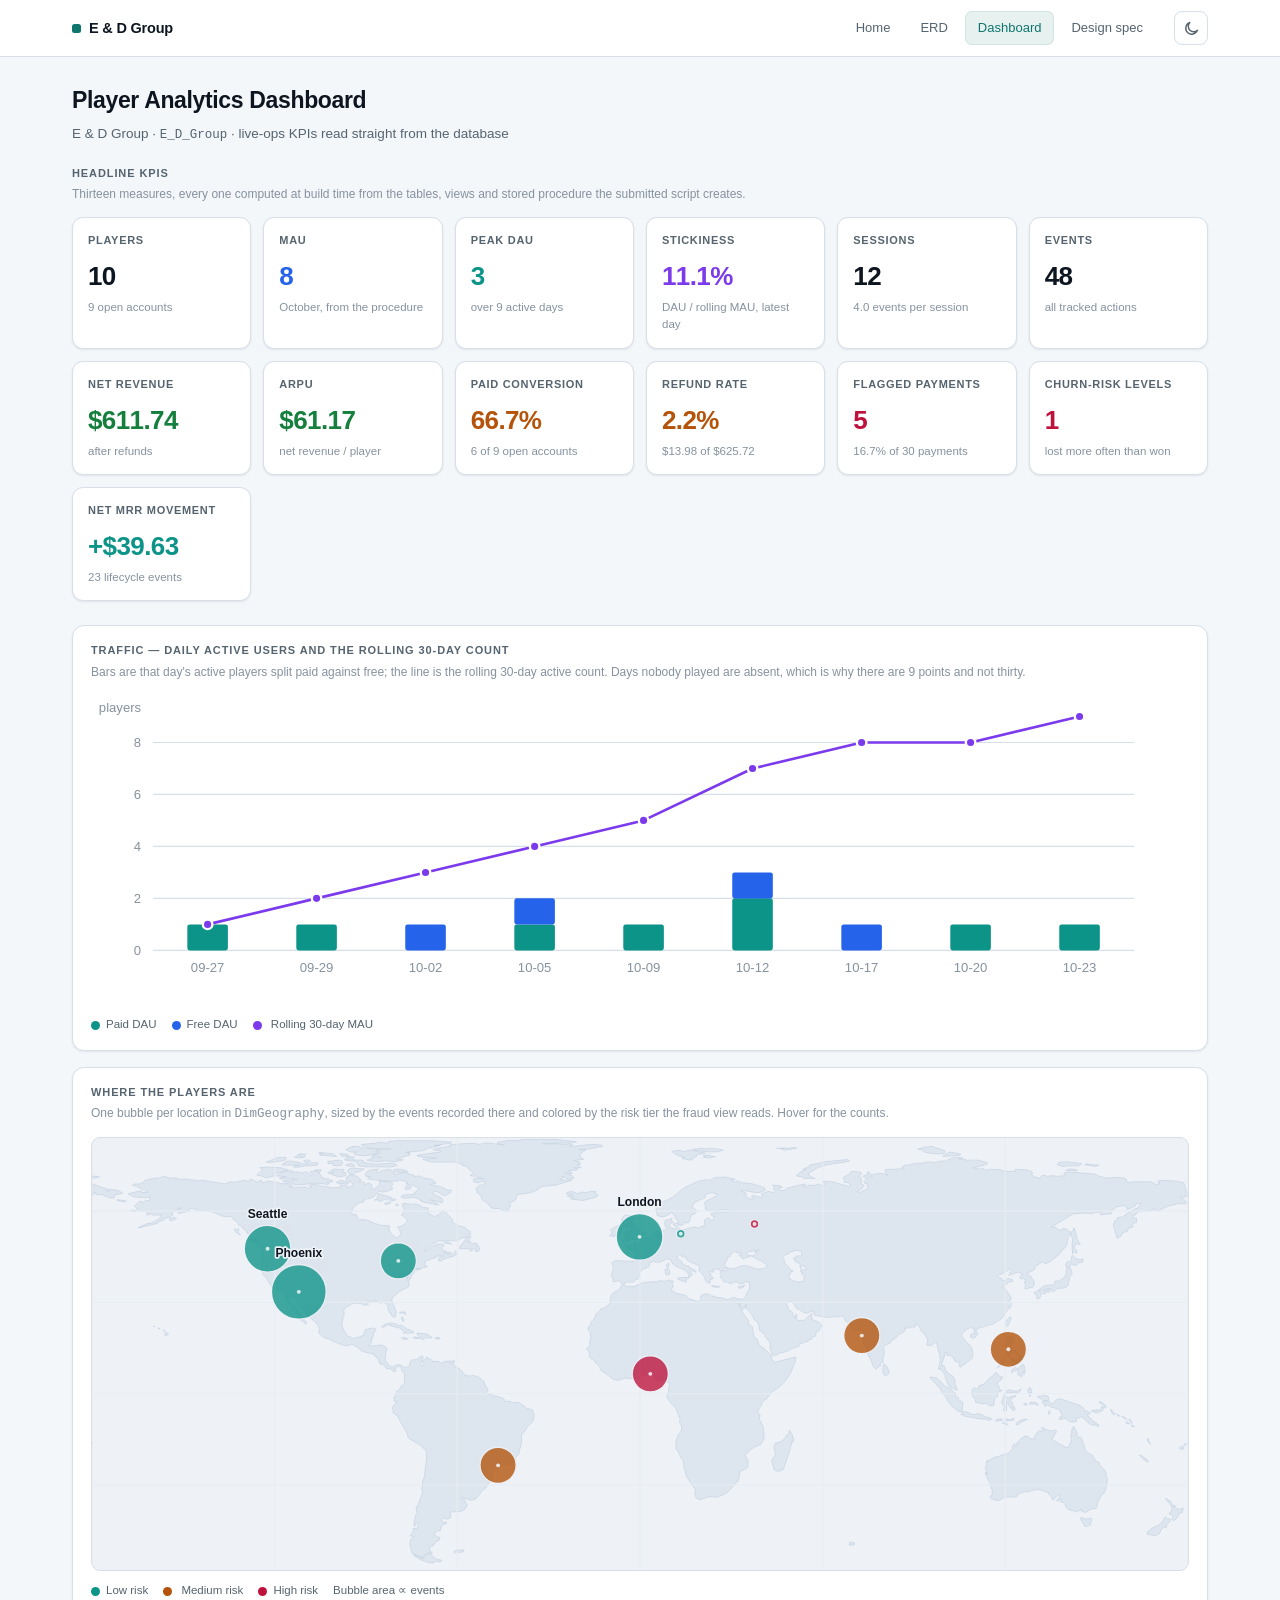
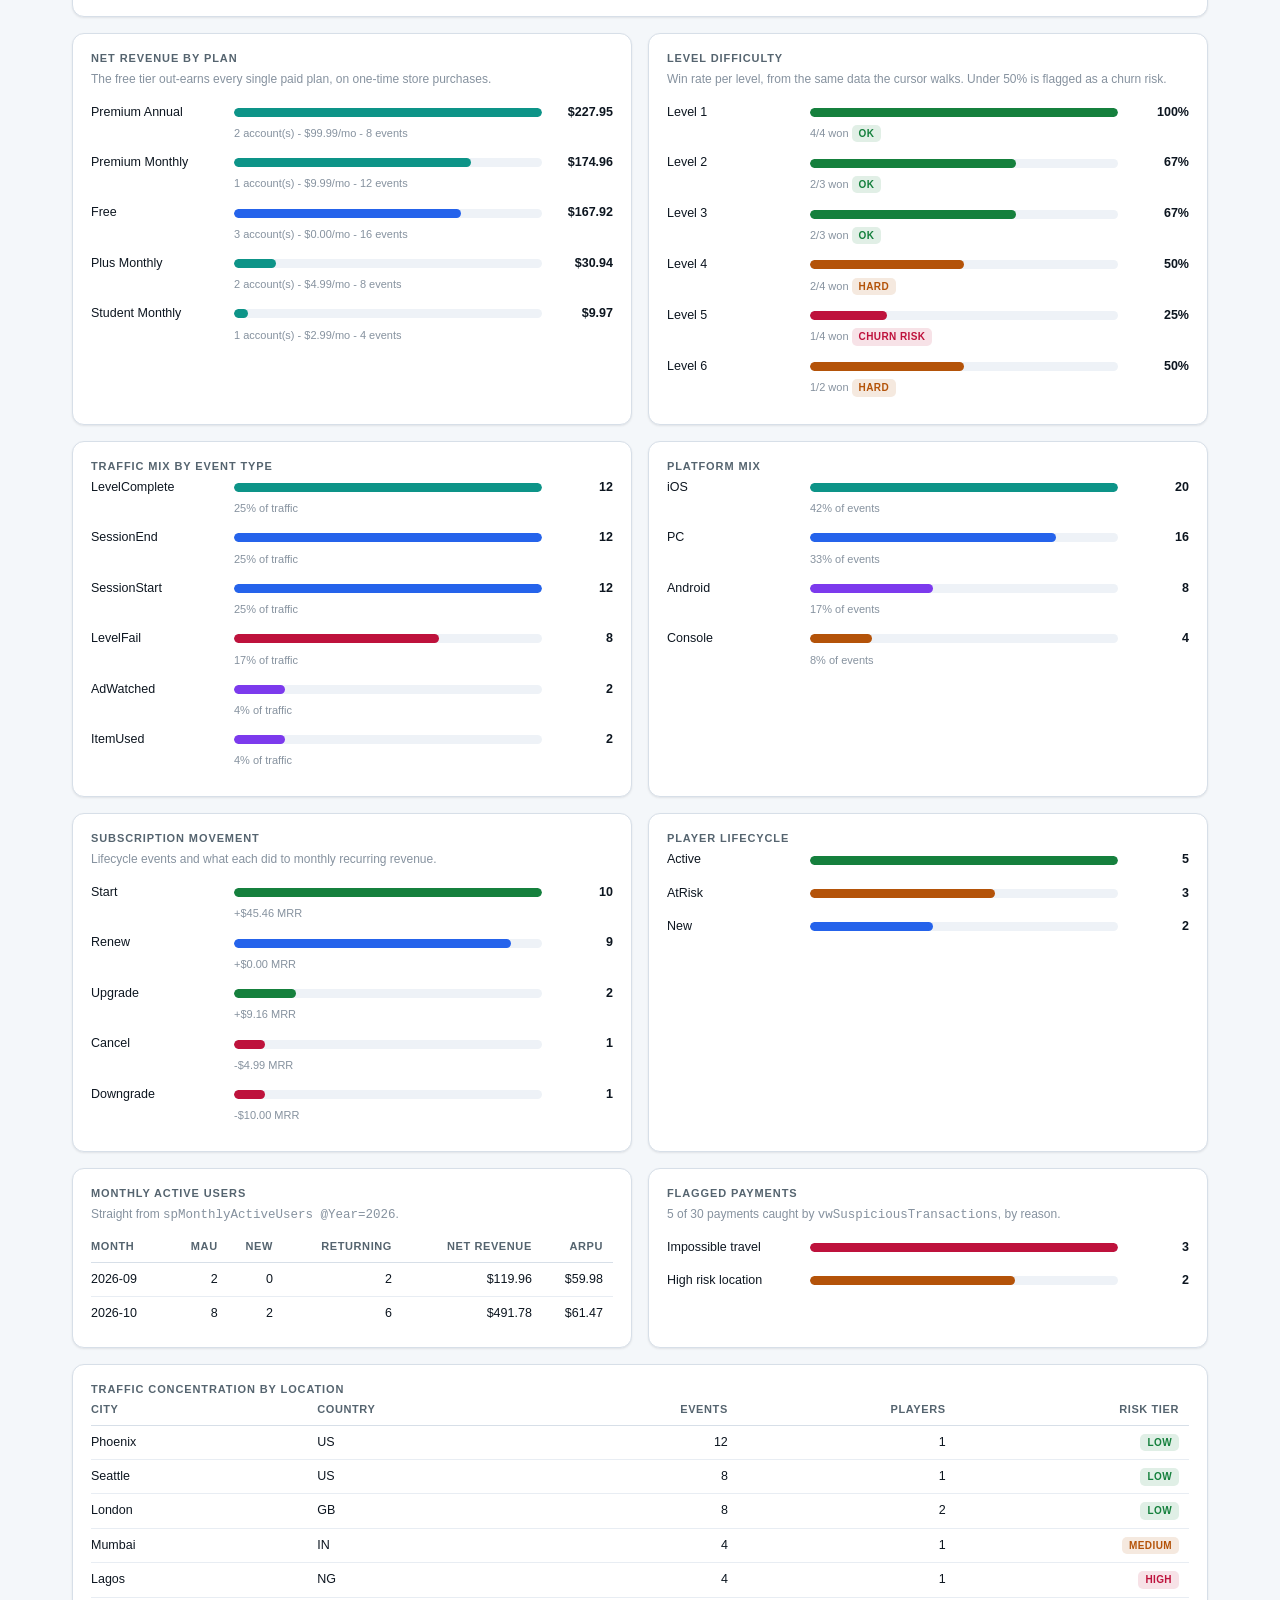
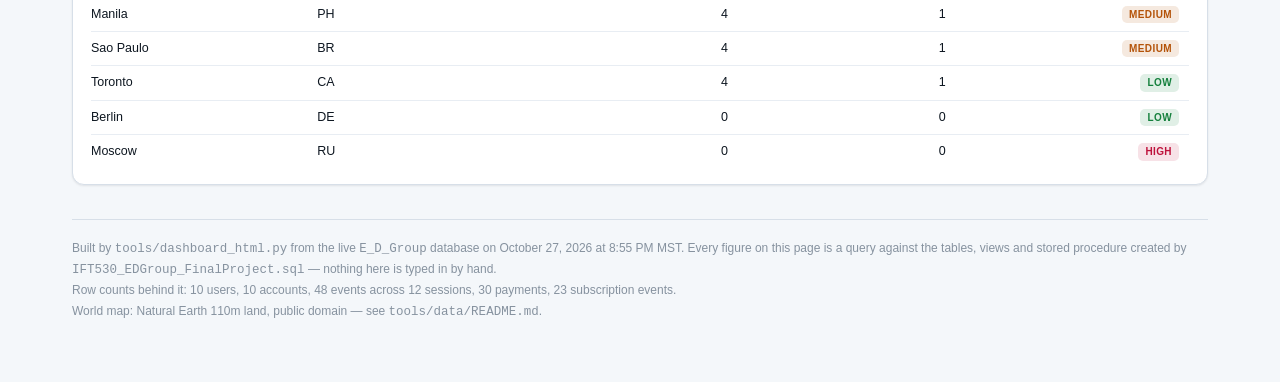
==== commit 413ded09: "One design system across all four pages, with a theme switch that sticks The pages had grown three d" ====
--- a/docs/dashboard.html
+++ b/docs/dashboard.html
@@ -3,186 +3,159 @@
 <meta charset="utf-8">
 <meta name="viewport" content="width=device-width,initial-scale=1">
 <title>E &amp; D Group - Player Analytics Dashboard</title>
+<link rel="stylesheet" href="site.css">
+<script>try{var t=localStorage.getItem('edg-theme')||(window.matchMedia&&window.matchMedia('(prefers-color-scheme: dark)').matches?'dark':'light');document.documentElement.setAttribute('data-theme',t);}catch(e){}</script>
 <style>
-*{box-sizing:border-box}
-body{margin:0;background:#0a0e13;color:#e6edf3;
- font:14px/1.5 -apple-system,BlinkMacSystemFont,'Segoe UI',Roboto,
- Helvetica,Arial,sans-serif;-webkit-font-smoothing:antialiased}
-a{color:#60a5fa;text-decoration:none}
-a:hover{text-decoration:underline}
-.wrap{max-width:1180px;margin:0 auto;padding:28px 22px 56px}
-header{display:flex;flex-wrap:wrap;gap:16px;align-items:flex-end;
- justify-content:space-between;padding-bottom:18px;
- border-bottom:1px solid #1e2a36;margin-bottom:22px}
-h1{margin:0;font-size:23px;letter-spacing:-.3px;font-weight:650}
-.sub{color:#8b98a5;font-size:13px;margin-top:5px}
-.sitenav{display:flex;gap:8px;flex-wrap:wrap}
-.sitenav a{display:inline-block;padding:7px 13px;border:1px solid #1e2a36;
- border-radius:7px;background:#121a23;color:#e6edf3;font-size:12.5px;
- font-weight:500}
-.sitenav a:hover{border-color:#2dd4bf;color:#2dd4bf;text-decoration:none}
-.sitenav a.on{border-color:#2dd4bf;color:#2dd4bf}
-h2{font-size:12px;text-transform:uppercase;letter-spacing:.9px;
- color:#8b98a5;margin:0 0 3px;font-weight:600}
-.note{color:#5d6b7a;font-size:12px;margin:0 0 14px}
 .kpis{display:grid;grid-template-columns:repeat(auto-fit,minmax(168px,1fr));
  gap:12px;margin-bottom:24px}
-.kpi{background:#121a23;border:1px solid #1e2a36;border-radius:11px;
- padding:14px 15px}
-.kpi-l{color:#8b98a5;font-size:11px;text-transform:uppercase;
- letter-spacing:.7px;font-weight:600}
-.kpi-v{font-size:26px;font-weight:660;margin:7px 0 2px;
- letter-spacing:-.6px;font-variant-numeric:tabular-nums}
-.kpi-s{color:#5d6b7a;font-size:11.5px}
+.kpi{background:var(--surface);border:1px solid var(--border);
+ border-radius:11px;padding:14px 15px;box-shadow:var(--shadow)}
+.kpi-l{color:var(--muted);font-size:11px;text-transform:uppercase;
+ letter-spacing:.7px;font-weight:620}
+.kpi-v{font-size:26px;font-weight:660;margin:7px 0 2px;letter-spacing:-.6px;
+ font-variant-numeric:tabular-nums}
+.kpi-s{color:var(--dim);font-size:11.5px}
 .grid{display:grid;gap:16px;margin-bottom:16px}
 .g2{grid-template-columns:1fr 1fr}
-.g3{grid-template-columns:1fr 1fr 1fr}
-.card{background:#121a23;border:1px solid #1e2a36;border-radius:12px;
- padding:17px 18px 15px}
 .chart{width:100%;height:auto;display:block;overflow:visible}
-.grid line,.grid{stroke:#1e2a36}
-line.grid{stroke:#1e2a36;stroke-width:1}
-line.mgrid{stroke:#182330;stroke-width:1}
-text.ax{fill:#5d6b7a;font-size:11px;
- font-family:-apple-system,BlinkMacSystemFont,sans-serif}
-text.mlab{fill:#cbd5e1;font-size:11px;font-weight:600;paint-order:stroke;stroke:#0f161e;stroke-width:3px;stroke-linejoin:round;
- font-family:-apple-system,BlinkMacSystemFont,sans-serif}
-polyline.mau{fill:none;stroke:#a78bfa;stroke-width:2.2;
+line.grid{stroke:var(--border);stroke-width:1}
+line.mgrid{stroke:var(--border-soft);stroke-width:1}
+text.ax{fill:var(--dim);font-size:11px;font-family:var(--sans)}
+text.mlab{fill:var(--text);font-size:11px;font-weight:620;
+ font-family:var(--sans);paint-order:stroke;stroke:var(--surface-2);
+ stroke-width:3px;stroke-linejoin:round}
+polyline.mau{fill:none;stroke:var(--c-violet);stroke-width:2.2;
  stroke-linejoin:round;stroke-linecap:round}
-circle.dot{fill:#a78bfa;stroke:#121a23;stroke-width:2}
+circle.dot{fill:var(--c-violet);stroke:var(--surface);stroke-width:2}
 rect.bar:hover,circle.bub:hover{opacity:.82}
-.map{width:100%;height:auto;display:block;background:#0f161e;
- border-radius:9px;border:1px solid #1e2a36}
-path.land{fill:#1b2733;stroke:#243343;stroke-width:.6}
-circle.bub{opacity:.72;stroke:#0a0e13;stroke-width:1.2;cursor:pointer}
-.legend{display:flex;gap:15px;flex-wrap:wrap;color:#8b98a5;font-size:11.5px;
- margin-top:11px}
+.map{width:100%;height:auto;display:block;background:var(--surface-2);
+ border-radius:9px;border:1px solid var(--border)}
+path.land{fill:var(--land);stroke:var(--land-edge);stroke-width:.6}
+circle.bub{opacity:.78;stroke:var(--surface-2);stroke-width:1.2;
+ cursor:pointer}
+:root{--land:#dde5ee;--land-edge:#c6d2e0}
+[data-theme="dark"]{--land:#1b2733;--land-edge:#243343}
+@media (prefers-color-scheme:dark){:root:not([data-theme="light"])
+ {--land:#1b2733;--land-edge:#243343}}
+.legend{display:flex;gap:15px;flex-wrap:wrap;color:var(--muted);
+ font-size:11.5px;margin-top:11px}
 .sw{display:inline-block;width:9px;height:9px;border-radius:50%;
  margin-right:6px;vertical-align:middle}
 .hb{display:grid;grid-template-columns:132px 1fr 60px;
  grid-template-areas:'l t v' '. s s';gap:3px 11px;align-items:center;
  margin-bottom:11px}
-.hb-l{grid-area:l;color:#e6edf3;font-size:12.5px;font-weight:500;
+.hb-l{grid-area:l;color:var(--text);font-size:12.5px;font-weight:520;
  overflow:hidden;text-overflow:ellipsis;white-space:nowrap}
-.hb-t{grid-area:t;background:#0f161e;border-radius:5px;height:9px;
+.hb-t{grid-area:t;background:var(--surface-2);border-radius:5px;height:9px;
  overflow:hidden}
 .hb-f{height:100%;border-radius:5px}
-.hb-v{grid-area:v;text-align:right;font-size:12.5px;font-weight:600;
+.hb-v{grid-area:v;text-align:right;font-size:12.5px;font-weight:620;
  font-variant-numeric:tabular-nums}
-.hb-s{grid-area:s;color:#5d6b7a;font-size:11px}
-.tag{display:inline-block;padding:1px 6px;border-radius:4px;font-size:10px;
- font-weight:650;text-transform:uppercase;letter-spacing:.4px;margin-left:5px}
-.tag.rose{background:rgba(251,113,133,.15);color:#fb7185}
-.tag.amber{background:rgba(251,191,36,.15);color:#fbbf24}
-.tag.green{background:rgba(52,211,153,.15);color:#34d399}
-table{width:100%;border-collapse:collapse;font-size:12.5px}
-th{text-align:left;color:#8b98a5;font-weight:600;font-size:11px;
- text-transform:uppercase;letter-spacing:.6px;padding:0 8px 8px 0;
- border-bottom:1px solid #1e2a36}
-td{padding:8px 8px 8px 0;border-bottom:1px solid #16212c;
- font-variant-numeric:tabular-nums}
-tr:last-child td{border-bottom:0}
-td.r,th.r{text-align:right}
-footer{margin-top:30px;padding-top:18px;border-top:1px solid #1e2a36;
- color:#5d6b7a;font-size:12px;line-height:1.7}
-@media(max-width:860px){.g2,.g3{grid-template-columns:1fr}}
+.hb-s{grid-area:s;color:var(--dim);font-size:11px}
+.card h2{margin:0 0 3px}
+@media(max-width:860px){.g2{grid-template-columns:1fr}}
 </style>
 </head><body>
+<div class="topbar">
+  <div class="topbar-in">
+    <a class="brand" href="index.html"><span class="mark"></span>E &amp; D Group</a>
+    <nav class="sitenav">
+      <a href="index.html">Home</a>
+      <a href="erd.html">ERD</a>
+      <a class="on" href="dashboard.html">Dashboard</a>
+      <a href="design_spec.html">Design spec</a>
+    </nav>
+    <button class="themetoggle" type="button" aria-label="Switch theme"><svg class="i-sun" viewBox="0 0 24 24" fill="none" stroke="currentColor" stroke-width="2" stroke-linecap="round"><circle cx="12" cy="12" r="4.2"/><path d="M12 2.6v2.2M12 19.2v2.2M2.6 12h2.2M19.2 12h2.2M5.1 5.1l1.6 1.6M17.3 17.3l1.6 1.6M18.9 5.1l-1.6 1.6M6.7 17.3l-1.6 1.6"/></svg><svg class="i-moon" viewBox="0 0 24 24" fill="none" stroke="currentColor" stroke-width="2" stroke-linecap="round" stroke-linejoin="round"><path d="M20.5 14.3A8.5 8.5 0 1 1 9.7 3.5a6.8 6.8 0 0 0 10.8 10.8z"/></svg></button>
+  </div>
+</div>
+
 <div class="wrap">
 
-<header>
-  <div>
-    <h1>Player Analytics Dashboard</h1>
-    <div class="sub">E &amp; D Group &middot; <code>E_D_Group</code>
-      &middot; live-ops KPIs read straight from the database</div>
-  </div>
-  <nav class="sitenav">
-    <a href="index.html">Project home</a>
-    <a href="erd.html">ERD</a>
-    <a class="on" href="dashboard.html">Dashboard</a>
-    <a href="design_spec.html">Design spec</a>
-  </nav>
-</header>
+<div class="pagehead">
+  <h1>Player Analytics Dashboard</h1>
+  <p class="sub">E &amp; D Group &middot; <code>E_D_Group</code>
+    &middot; live-ops KPIs read straight from the database</p>
+</div>
 
-<h2>Headline KPIs</h2>
+<p class="eyebrow">Headline KPIs</p>
 <p class="note">Thirteen measures, every one computed at build time from
   the tables, views and stored procedure the submitted script creates.</p>
-<div class="kpis"><div class="kpi"><div class="kpi-l">Players</div><div class="kpi-v" style="color:#e6edf3">10</div><div class="kpi-s">9 open accounts</div></div><div class="kpi"><div class="kpi-l">MAU</div><div class="kpi-v" style="color:#60a5fa">8</div><div class="kpi-s">October, from the procedure</div></div><div class="kpi"><div class="kpi-l">Peak DAU</div><div class="kpi-v" style="color:#2dd4bf">3</div><div class="kpi-s">over 9 active days</div></div><div class="kpi"><div class="kpi-l">Stickiness</div><div class="kpi-v" style="color:#a78bfa">11.1%</div><div class="kpi-s">DAU / rolling MAU, latest day</div></div><div class="kpi"><div class="kpi-l">Sessions</div><div class="kpi-v" style="color:#e6edf3">12</div><div class="kpi-s">4.0 events per session</div></div><div class="kpi"><div class="kpi-l">Events</div><div class="kpi-v" style="color:#e6edf3">48</div><div class="kpi-s">all tracked actions</div></div><div class="kpi"><div class="kpi-l">Net revenue</div><div class="kpi-v" style="color:#34d399">$611.74</div><div class="kpi-s">after refunds</div></div><div class="kpi"><div class="kpi-l">ARPU</div><div class="kpi-v" style="color:#34d399">$61.17</div><div class="kpi-s">net revenue / player</div></div><div class="kpi"><div class="kpi-l">Paid conversion</div><div class="kpi-v" style="color:#fbbf24">66.7%</div><div class="kpi-s">6 of 9 open accounts</div></div><div class="kpi"><div class="kpi-l">Refund rate</div><div class="kpi-v" style="color:#fbbf24">2.2%</div><div class="kpi-s">$13.98 of $625.72</div></div><div class="kpi"><div class="kpi-l">Flagged payments</div><div class="kpi-v" style="color:#fb7185">5</div><div class="kpi-s">16.7% of 30 payments</div></div><div class="kpi"><div class="kpi-l">Churn-risk levels</div><div class="kpi-v" style="color:#fb7185">1</div><div class="kpi-s">lost more often than won</div></div><div class="kpi"><div class="kpi-l">Net MRR movement</div><div class="kpi-v" style="color:#2dd4bf">+$39.63</div><div class="kpi-s">23 lifecycle events</div></div></div>
+<div class="kpis"><div class="kpi"><div class="kpi-l">Players</div><div class="kpi-v" style="color:var(--text)">10</div><div class="kpi-s">9 open accounts</div></div><div class="kpi"><div class="kpi-l">MAU</div><div class="kpi-v" style="color:var(--c-blue)">8</div><div class="kpi-s">October, from the procedure</div></div><div class="kpi"><div class="kpi-l">Peak DAU</div><div class="kpi-v" style="color:var(--c-teal)">3</div><div class="kpi-s">over 9 active days</div></div><div class="kpi"><div class="kpi-l">Stickiness</div><div class="kpi-v" style="color:var(--c-violet)">11.1%</div><div class="kpi-s">DAU / rolling MAU, latest day</div></div><div class="kpi"><div class="kpi-l">Sessions</div><div class="kpi-v" style="color:var(--text)">12</div><div class="kpi-s">4.0 events per session</div></div><div class="kpi"><div class="kpi-l">Events</div><div class="kpi-v" style="color:var(--text)">48</div><div class="kpi-s">all tracked actions</div></div><div class="kpi"><div class="kpi-l">Net revenue</div><div class="kpi-v" style="color:var(--c-green)">$611.74</div><div class="kpi-s">after refunds</div></div><div class="kpi"><div class="kpi-l">ARPU</div><div class="kpi-v" style="color:var(--c-green)">$61.17</div><div class="kpi-s">net revenue / player</div></div><div class="kpi"><div class="kpi-l">Paid conversion</div><div class="kpi-v" style="color:var(--c-amber)">66.7%</div><div class="kpi-s">6 of 9 open accounts</div></div><div class="kpi"><div class="kpi-l">Refund rate</div><div class="kpi-v" style="color:var(--c-amber)">2.2%</div><div class="kpi-s">$13.98 of $625.72</div></div><div class="kpi"><div class="kpi-l">Flagged payments</div><div class="kpi-v" style="color:var(--c-rose)">5</div><div class="kpi-s">16.7% of 30 payments</div></div><div class="kpi"><div class="kpi-l">Churn-risk levels</div><div class="kpi-v" style="color:var(--c-rose)">1</div><div class="kpi-s">lost more often than won</div></div><div class="kpi"><div class="kpi-l">Net MRR movement</div><div class="kpi-v" style="color:var(--c-teal)">+$39.63</div><div class="kpi-s">23 lifecycle events</div></div></div>
 
 <div class="grid g2">
   <div class="card" style="grid-column:1/-1">
-    <h2>Traffic &mdash; daily active users and the rolling 30-day count</h2>
+    <p class="eyebrow">Traffic &mdash; daily active users and the rolling 30-day count</p>
     <p class="note">Bars are that day's active players split paid against
       free; the line is the rolling 30-day active count. Days nobody
       played are absent, which is why there are 9 points and
       not thirty.</p>
-    <svg viewBox="0 0 920 260" class="chart"><line class="grid" x1="52" y1="214.0" x2="874" y2="214.0"/><text class="ax" x="42" y="218.0" text-anchor="end">0</text><line class="grid" x1="52" y1="170.4" x2="874" y2="170.4"/><text class="ax" x="42" y="174.4" text-anchor="end">2</text><line class="grid" x1="52" y1="126.9" x2="874" y2="126.9"/><text class="ax" x="42" y="130.9" text-anchor="end">4</text><line class="grid" x1="52" y1="83.3" x2="874" y2="83.3"/><text class="ax" x="42" y="87.3" text-anchor="end">6</text><line class="grid" x1="52" y1="39.8" x2="874" y2="39.8"/><text class="ax" x="42" y="43.8" text-anchor="end">8</text><rect class="bar" x="80.7" y="192.2" width="34.0" height="21.8" rx="2" fill="#2dd4bf"><title>2026-09-27: 1 paid</title></rect><text class="ax" x="97.7" y="232" text-anchor="middle">09-27</text><rect class="bar" x="172.0" y="192.2" width="34.0" height="21.8" rx="2" fill="#2dd4bf"><title>2026-09-29: 1 paid</title></rect><text class="ax" x="189.0" y="232" text-anchor="middle">09-29</text><rect class="bar" x="263.3" y="192.2" width="34.0" height="21.8" rx="2" fill="#60a5fa"><title>2026-10-02: 1 free</title></rect><text class="ax" x="280.3" y="232" text-anchor="middle">10-02</text><rect class="bar" x="354.7" y="192.2" width="34.0" height="21.8" rx="2" fill="#2dd4bf"><title>2026-10-05: 1 paid</title></rect><rect class="bar" x="354.7" y="170.4" width="34.0" height="21.8" rx="2" fill="#60a5fa"><title>2026-10-05: 1 free</title></rect><text class="ax" x="371.7" y="232" text-anchor="middle">10-05</text><rect class="bar" x="446.0" y="192.2" width="34.0" height="21.8" rx="2" fill="#2dd4bf"><title>2026-10-09: 1 paid</title></rect><text class="ax" x="463.0" y="232" text-anchor="middle">10-09</text><rect class="bar" x="537.3" y="170.4" width="34.0" height="43.6" rx="2" fill="#2dd4bf"><title>2026-10-12: 2 paid</title></rect><rect class="bar" x="537.3" y="148.7" width="34.0" height="21.8" rx="2" fill="#60a5fa"><title>2026-10-12: 1 free</title></rect><text class="ax" x="554.3" y="232" text-anchor="middle">10-12</text><rect class="bar" x="628.7" y="192.2" width="34.0" height="21.8" rx="2" fill="#60a5fa"><title>2026-10-17: 1 free</title></rect><text class="ax" x="645.7" y="232" text-anchor="middle">10-17</text><rect class="bar" x="720.0" y="192.2" width="34.0" height="21.8" rx="2" fill="#2dd4bf"><title>2026-10-20: 1 paid</title></rect><text class="ax" x="737.0" y="232" text-anchor="middle">10-20</text><rect class="bar" x="811.3" y="192.2" width="34.0" height="21.8" rx="2" fill="#2dd4bf"><title>2026-10-23: 1 paid</title></rect><text class="ax" x="828.3" y="232" text-anchor="middle">10-23</text><polyline class="mau" points="97.7,192.2 189.0,170.4 280.3,148.7 371.7,126.9 463.0,105.1 554.3,61.6 645.7,39.8 737.0,39.8 828.3,18.0"/><circle class="dot" cx="97.7" cy="192.2" r="4"><title>2026-09-27: MAU 1, stickiness 100.0%</title></circle><circle class="dot" cx="189.0" cy="170.4" r="4"><title>2026-09-29: MAU 2, stickiness 50.0%</title></circle><circle class="dot" cx="280.3" cy="148.7" r="4"><title>2026-10-02: MAU 3, stickiness 33.3%</title></circle><circle class="dot" cx="371.7" cy="126.9" r="4"><title>2026-10-05: MAU 4, stickiness 50.0%</title></circle><circle class="dot" cx="463.0" cy="105.1" r="4"><title>2026-10-09: MAU 5, stickiness 20.0%</title></circle><circle class="dot" cx="554.3" cy="61.6" r="4"><title>2026-10-12: MAU 7, stickiness 42.9%</title></circle><circle class="dot" cx="645.7" cy="39.8" r="4"><title>2026-10-17: MAU 8, stickiness 12.5%</title></circle><circle class="dot" cx="737.0" cy="39.8" r="4"><title>2026-10-20: MAU 8, stickiness 12.5%</title></circle><circle class="dot" cx="828.3" cy="18.0" r="4"><title>2026-10-23: MAU 9, stickiness 11.1%</title></circle><text class="ax" x="42" y="14" text-anchor="end">players</text></svg>
+    <svg viewBox="0 0 920 260" class="chart"><line class="grid" x1="52" y1="214.0" x2="874" y2="214.0"/><text class="ax" x="42" y="218.0" text-anchor="end">0</text><line class="grid" x1="52" y1="170.4" x2="874" y2="170.4"/><text class="ax" x="42" y="174.4" text-anchor="end">2</text><line class="grid" x1="52" y1="126.9" x2="874" y2="126.9"/><text class="ax" x="42" y="130.9" text-anchor="end">4</text><line class="grid" x1="52" y1="83.3" x2="874" y2="83.3"/><text class="ax" x="42" y="87.3" text-anchor="end">6</text><line class="grid" x1="52" y1="39.8" x2="874" y2="39.8"/><text class="ax" x="42" y="43.8" text-anchor="end">8</text><rect class="bar" x="80.7" y="192.2" width="34.0" height="21.8" rx="2" fill="var(--c-teal)"><title>2026-09-27: 1 paid</title></rect><text class="ax" x="97.7" y="232" text-anchor="middle">09-27</text><rect class="bar" x="172.0" y="192.2" width="34.0" height="21.8" rx="2" fill="var(--c-teal)"><title>2026-09-29: 1 paid</title></rect><text class="ax" x="189.0" y="232" text-anchor="middle">09-29</text><rect class="bar" x="263.3" y="192.2" width="34.0" height="21.8" rx="2" fill="var(--c-blue)"><title>2026-10-02: 1 free</title></rect><text class="ax" x="280.3" y="232" text-anchor="middle">10-02</text><rect class="bar" x="354.7" y="192.2" width="34.0" height="21.8" rx="2" fill="var(--c-teal)"><title>2026-10-05: 1 paid</title></rect><rect class="bar" x="354.7" y="170.4" width="34.0" height="21.8" rx="2" fill="var(--c-blue)"><title>2026-10-05: 1 free</title></rect><text class="ax" x="371.7" y="232" text-anchor="middle">10-05</text><rect class="bar" x="446.0" y="192.2" width="34.0" height="21.8" rx="2" fill="var(--c-teal)"><title>2026-10-09: 1 paid</title></rect><text class="ax" x="463.0" y="232" text-anchor="middle">10-09</text><rect class="bar" x="537.3" y="170.4" width="34.0" height="43.6" rx="2" fill="var(--c-teal)"><title>2026-10-12: 2 paid</title></rect><rect class="bar" x="537.3" y="148.7" width="34.0" height="21.8" rx="2" fill="var(--c-blue)"><title>2026-10-12: 1 free</title></rect><text class="ax" x="554.3" y="232" text-anchor="middle">10-12</text><rect class="bar" x="628.7" y="192.2" width="34.0" height="21.8" rx="2" fill="var(--c-blue)"><title>2026-10-17: 1 free</title></rect><text class="ax" x="645.7" y="232" text-anchor="middle">10-17</text><rect class="bar" x="720.0" y="192.2" width="34.0" height="21.8" rx="2" fill="var(--c-teal)"><title>2026-10-20: 1 paid</title></rect><text class="ax" x="737.0" y="232" text-anchor="middle">10-20</text><rect class="bar" x="811.3" y="192.2" width="34.0" height="21.8" rx="2" fill="var(--c-teal)"><title>2026-10-23: 1 paid</title></rect><text class="ax" x="828.3" y="232" text-anchor="middle">10-23</text><polyline class="mau" points="97.7,192.2 189.0,170.4 280.3,148.7 371.7,126.9 463.0,105.1 554.3,61.6 645.7,39.8 737.0,39.8 828.3,18.0"/><circle class="dot" cx="97.7" cy="192.2" r="4"><title>2026-09-27: MAU 1, stickiness 100.0%</title></circle><circle class="dot" cx="189.0" cy="170.4" r="4"><title>2026-09-29: MAU 2, stickiness 50.0%</title></circle><circle class="dot" cx="280.3" cy="148.7" r="4"><title>2026-10-02: MAU 3, stickiness 33.3%</title></circle><circle class="dot" cx="371.7" cy="126.9" r="4"><title>2026-10-05: MAU 4, stickiness 50.0%</title></circle><circle class="dot" cx="463.0" cy="105.1" r="4"><title>2026-10-09: MAU 5, stickiness 20.0%</title></circle><circle class="dot" cx="554.3" cy="61.6" r="4"><title>2026-10-12: MAU 7, stickiness 42.9%</title></circle><circle class="dot" cx="645.7" cy="39.8" r="4"><title>2026-10-17: MAU 8, stickiness 12.5%</title></circle><circle class="dot" cx="737.0" cy="39.8" r="4"><title>2026-10-20: MAU 8, stickiness 12.5%</title></circle><circle class="dot" cx="828.3" cy="18.0" r="4"><title>2026-10-23: MAU 9, stickiness 11.1%</title></circle><text class="ax" x="42" y="14" text-anchor="end">players</text></svg>
     <div class="legend">
-      <span><span class="sw" style="background:#2dd4bf"></span>Paid
+      <span><span class="sw" style="background:var(--c-teal)"></span>Paid
         DAU</span>
-      <span><span class="sw" style="background:#60a5fa"></span>Free
+      <span><span class="sw" style="background:var(--c-blue)"></span>Free
         DAU</span>
-      <span><span class="sw" style="background:#a78bfa"></span>
+      <span><span class="sw" style="background:var(--c-violet)"></span>
         Rolling 30-day MAU</span>
     </div>
   </div>
 
   <div class="card" style="grid-column:1/-1">
-    <h2>Where the players are</h2>
+    <p class="eyebrow">Where the players are</p>
     <p class="note">One bubble per location in
       <code>DimGeography</code>, sized by the events recorded there and
       colored by the risk tier the fraud view reads. Hover for the
       counts.</p>
-    <svg viewBox="0 0 1000.0 394.4" class="map"><path d="M311.8,382.9 L315.4,384.6 L319.3,385.3 L318.1,386.7 L315.4,386.8 L314,385.8 L313.1,386.9 L310.7,387.8 L307.7,387.5 L299.3,384.7 L292.6,380.1 L302.5,383.5 L304.8,380.4 L307.4,379.2 L309.3,379.5 L311.8,382.9ZM337.4,375.3 L339.6,376.5 L338.8,377.5 L335,378.3 L333.8,377.4 L331.4,378.6 L330,377.4 L333.3,375.7 L335.7,376.4 L337.4,375.3ZM695.2,371.4 L691,371.6 L691.5,368.4 L695.9,369.6 L695.2,371.4ZM903.9,346.6 L906.6,347.6 L911.9,346.9 L912.1,350.2 L911.2,351.1 L910.9,353.4 L909.9,352.6 L908,354.5 L905.7,354.3 L902,347.7 L902.1,346.4 L903.9,346.6ZM980.6,347 L981.2,348.1 L983.2,347 L984,348.2 L984,349.4 L979.8,353.8 L980.8,355.1 L978.6,355.2 L976.3,356.2 L973.9,360.9 L970.4,362.9 L963,361.7 L962.5,360.7 L964,358.6 L967.5,355.9 L973.7,352.9 L977.6,348.7 L978,347.1 L980,345.8 L980.6,347ZM985,333.8 L987,336.7 L987.1,334.8 L988.4,335.6 L988.8,337.7 L991,338.6 L992.9,338.8 L994.5,337.7 L995.9,338 L994.4,342.1 L992.2,342.1 L991.5,342.9 L991.8,344.1 L988.9,348 L986.8,349.1 L985.1,348 L986.7,345.7 L985.8,344.2 L982.8,343.1 L982.9,342.1 L984.9,341.1 L985.3,337.2 L984.2,334.8 L979.5,329.2 L980.6,329 L982.1,330.6 L984.2,331.3 L985,333.8ZM964.2,294.9 L963.2,295.6 L959.7,293.6 L955.6,289.2 L958.4,290.2 L964.2,294.9ZM995.5,281.5 L996.4,282.3 L996,283.8 L992.7,283.8 L992.5,282.6 L993.5,281.6 L995.5,281.5ZM998.2,280 L996.5,280.6 L996.1,279.6 L998.4,278.8 L998.2,280ZM0.2,279.2 L0,278 L0.6,277.8 L0.2,279.2ZM966.2,279.1 L965.3,279.4 L964.5,277.5 L966.2,279.1ZM964.2,274.8 L964.6,277.1 L963.3,276.9 L962.9,274 L964.2,274.8ZM639,271 L640.2,275.6 L639.9,277 L639.4,277.8 L638.5,276.2 L638,277 L638.3,280.2 L637.5,280.9 L637.3,283.2 L630.8,302.6 L626.1,304.4 L622.3,302.7 L620.2,294.6 L620.6,292.6 L621.9,292.1 L623.3,289.1 L623.5,287.3 L622.1,281.7 L623.5,278.4 L628.6,277.2 L632.5,273.9 L633.3,272.5 L633,271.3 L634.1,271.6 L635.7,269.7 L635.7,268 L636.7,266.8 L639,271ZM898.8,271.6 L899.8,273.7 L901.6,272.7 L903.8,275 L904.1,278.6 L905.2,280.3 L906.6,286 L913.5,290 L913.1,290.6 L914.7,292.4 L915.8,295.4 L916.9,294.8 L918,296 L918.7,295.6 L919.2,298.5 L924.6,303.5 L925.4,305.8 L925.3,309.1 L926.6,311.4 L924.7,321.2 L923.5,323.8 L921.4,325.1 L917.6,332.4 L916.7,337.3 L915.1,338.3 L912,338.4 L906.4,341.8 L902.4,340 L902.9,338.6 L898.9,341.1 L890.7,338.9 L888.9,337.2 L887.7,333.7 L886.3,332.6 L883.7,332.3 L884.6,330.9 L883.9,328.8 L882.6,330.8 L880.1,331.3 L883,326.8 L882.8,324.7 L878.8,328 L877.7,330.3 L875.6,329.1 L875.7,327.6 L872.5,324.6 L873,323.9 L864.8,320.8 L859.8,321.1 L853.1,323 L850.4,322.8 L845.1,324.9 L843.5,327.5 L833,327.7 L827.8,330.7 L824,330.6 L819.5,328.3 L819.6,326.7 L821.4,325.7 L821.4,321.1 L819.9,318.3 L819.6,315.2 L817.1,311.4 L816.8,309.3 L814.8,305.9 L816.1,307.1 L815.1,304.5 L817.3,306.4 L817.3,305 L815,301.1 L816.2,297.4 L815.9,295.8 L817.1,293.8 L817.3,295.9 L818.5,294 L824.2,290.8 L826.2,291 L831.3,288.8 L835.7,288 L839.6,283.9 L839.8,281.3 L841.7,278.9 L842.9,281.3 L844.1,280.7 L843.1,279.4 L843.9,278.1 L845.2,278.7 L845.5,276.6 L847.7,274.1 L849.1,273.6 L849.1,272.9 L850.3,273.2 L850.4,272.5 L853,271.7 L856.6,274.6 L860.1,274.9 L859.5,273.4 L860.8,271.2 L862.1,270.4 L861.6,269.7 L862.8,268.2 L864.5,267.2 L868.3,267 L868.2,265.6 L866.2,264.6 L867.7,264.2 L871,266.1 L875.8,267.4 L879.1,266.3 L880.4,267.6 L878.6,270.3 L877.7,270.3 L878,271.5 L876.2,274.2 L876.4,275 L884.2,280 L886.4,280.7 L886.8,281.6 L889.5,282.5 L891.3,281.6 L892.4,278.9 L893.6,275.1 L893.1,271.4 L894,268.7 L893.6,267.8 L894.8,264 L895.9,263 L898.7,269 L898.8,271.6ZM950.3,262.5 L951.1,263.4 L949.2,263.4 L948.1,261.7 L950.3,262.5ZM835.3,261.8 L834.2,261.8 L830.5,259.9 L833.1,259.3 L835.5,261 L835.3,261.8ZM946.8,260.8 L944,260.5 L943.4,260.1 L943.6,259 L945.5,259.4 L946.8,260.8ZM949.1,260 L948.7,260.5 L946.1,256.4 L947,256.4 L949.1,260ZM845.7,261.5 L842.9,261.8 L844.4,259.1 L847.5,257.4 L852.7,256.3 L853.7,256.7 L847.5,259.4 L845.7,261.5ZM827.5,255.8 L828.5,256.6 L830.2,256.3 L830.9,257.5 L824.3,258.4 L825.2,256.8 L826.8,256.8 L827.5,255.8ZM841.4,255.8 L841,257.4 L836.8,258.1 L833.1,257.8 L833.1,256.8 L835.3,256.2 L837.1,257 L841.4,255.8ZM944.1,256.5 L944.2,257.1 L939.5,253.9 L941.2,254.3 L944.1,256.5ZM937.6,253.7 L935.8,253.3 L934.8,251.7 L937.6,253.7ZM801.7,252.2 L807.1,252.4 L807.7,251.3 L812.8,252.6 L813.8,254.4 L818,254.9 L821.4,256.6 L818.2,257.6 L815.2,256.5 L809.8,256.4 L801.9,254.6 L800.8,254.9 L795.7,253.8 L795.2,252.6 L792.7,252.4 L794.6,249.7 L798,249.9 L801.4,251.2 L801.7,252.2ZM874.2,250.6 L872.8,252.5 L872.5,250.4 L873.6,248.5 L874.2,250.6ZM933,252.3 L932.2,252.6 L931,251.5 L929.2,247.6 L929.6,247.3 L933.4,251.5 L933,252.3ZM922.2,248.6 L917.3,250.9 L912,249.3 L912.2,248.4 L916.2,248.6 L917.1,247.2 L917.3,248.7 L918.9,248.5 L921.2,246.5 L920.9,244.9 L923.2,245.3 L922.2,248.6ZM853.5,242.9 L852.4,243.9 L850.5,243.4 L850,242.2 L852.8,242 L853.5,242.9ZM862.4,241.9 L863.4,244.1 L861.1,242.9 L855.3,242.8 L855.9,241.2 L859.4,241.1 L862.4,241.9ZM925.4,245.8 L924.5,246.6 L923.4,243.9 L918.5,240.9 L919.3,240.3 L922.9,242.3 L925.1,244.4 L925.4,245.8ZM872.6,236.5 L873.4,241 L876.3,242.7 L878.6,239.7 L881.8,238.1 L884.2,238.1 L901.6,244.1 L905.1,246.9 L905.5,248.5 L910.1,250.2 L910.8,251.7 L908.3,252 L908.9,253.9 L911.3,255.7 L913.2,258.6 L914.7,258.5 L914.6,259.8 L916.8,260.2 L915.9,260.8 L918.9,261.9 L918.6,262.7 L916.7,262.9 L916.1,262.2 L910.9,261.5 L907.1,258.2 L905.7,255.7 L902.1,254.5 L898,256.2 L898.4,258.3 L896.2,259.2 L891.8,258.7 L889.3,256.4 L886.5,255.8 L885.8,256.6 L882.3,256.7 L883.4,254.4 L885.2,253.7 L883.1,248.3 L877.7,246 L875.5,245.7 L871.3,243.2 L870.5,244.5 L869.4,244.8 L868.8,242.5 L866.6,241.2 L871.6,240.2 L871.4,239.5 L867.3,239.5 L866.2,237.8 L863.7,237.3 L862.6,235.9 L866.3,235.3 L867.7,234.4 L872.2,235.5 L872.6,236.5ZM847.9,229.4 L845.7,232.1 L843.6,232.7 L840.9,232.1 L833.8,232.7 L833.4,234.8 L835.9,237.2 L837.4,236 L842.6,235 L842.4,236.3 L841.2,235.9 L840,237.5 L837.5,238.6 L840.2,242.2 L839.6,243.1 L842.1,246.3 L842.1,248.2 L840.6,249 L839.5,248 L840.9,245.7 L838.2,246.8 L837.5,246 L837.8,245 L835.8,243.3 L836,240.6 L834.2,241.5 L834.5,248.7 L832.8,249.1 L831.6,248.3 L832.4,245.7 L831.9,243 L830.8,243 L829.9,241.1 L833.4,231.8 L835.8,229.7 L841.5,230.9 L844.7,230.8 L847.4,228.8 L847.9,229.4ZM857.5,230.2 L857.3,232.6 L855.9,232.3 L855.5,234 L856.6,235.5 L855.8,235.8 L853.9,230.5 L855.4,227.3 L855.6,228.8 L857.2,229.1 L857.5,230.2ZM793.9,249.6 L790.9,249.6 L785,245.1 L781.7,241.1 L778.2,235.1 L775.7,232.8 L773.9,228.3 L771.4,226.5 L769.9,224.1 L764.9,219.5 L764.7,218.1 L770.8,218.8 L779.6,227.5 L782.4,227.5 L786.3,231.8 L788.4,233 L787.3,235.3 L789.9,236.3 L791.4,239.8 L793.4,240.1 L794.7,241.8 L793.9,249.6ZM827.4,228.3 L830.5,230.8 L827.3,231.2 L826.3,233 L826.4,235.6 L823.8,237.5 L822.6,244.5 L822.2,243.5 L819.1,244.7 L818,243 L814.6,242 L811.3,243 L810.3,241.7 L806.2,241.5 L805.8,237.8 L804.4,237 L803,234.6 L803,229.6 L804.6,227.8 L806.7,228.7 L808.8,228.2 L809.4,225.8 L813.9,224.7 L818.3,219.7 L822.8,216.3 L824.2,214.1 L825.4,214.1 L826.8,215.5 L826.9,216.7 L831.1,218.3 L830.9,219.4 L829,219.5 L829.5,220.9 L827.5,221.8 L825.9,224.3 L827.9,227 L827.4,228.3ZM851,210 L851.5,213.4 L850.5,215.9 L849.5,213.1 L848.2,214.5 L849.1,216.5 L848.3,217.8 L845.1,216.2 L844.3,214.2 L845.1,212.9 L843.4,211.6 L842.5,212.7 L841.2,212.6 L839.1,214.2 L838.7,213.4 L839.8,211 L843,209.2 L844,210.4 L846.1,209.7 L846.6,208.4 L848.5,208.4 L848.4,206.2 L850.6,207.5 L851,210ZM725.6,216.1 L723.2,216.8 L721.9,214.5 L721.4,210.6 L722.6,206 L724.6,207.6 L727.2,212.4 L726.8,215.3 L725.6,216.1ZM330.7,205.2 L327.9,205.3 L328.7,204.5 L328.7,203.4 L330.3,203.1 L330.8,203.2 L330.7,205.2ZM844.4,204.8 L841.7,208.3 L839.9,206.4 L841.2,204.8 L841.5,203.1 L843.1,202.9 L842.6,204.8 L844.7,202.1 L844.4,204.8ZM829.2,207.5 L825.5,210.1 L830.5,204.5 L832,201.8 L832.5,204 L829.2,207.5ZM838.6,200.3 L842,201.2 L841.9,202.3 L838.9,204.3 L838.6,200.3ZM848.6,199.5 L849.4,202.6 L847.3,201.9 L848,204.6 L846.7,205.2 L846.6,203.2 L845.7,203.1 L845.3,201.4 L846.9,201.6 L846.9,200.6 L845.2,198.5 L847.9,198.5 L848.6,199.5ZM837.6,197 L836.8,199.4 L834.2,195.9 L836.6,196 L837.6,197ZM837,181.9 L838.7,182.7 L839.6,182 L839.4,183.9 L840.3,185.9 L839.6,188.2 L838,189.1 L837.5,191.3 L838.1,193.5 L840.8,193.5 L844.3,195 L844.7,198.5 L841.5,195.7 L840.8,196.7 L839,195 L836.5,195.5 L835.1,194.8 L836.1,193 L835.3,192.3 L834.9,193.3 L833.5,191.7 L833,187.9 L834.1,188.8 L834.4,184.4 L835.3,181.9 L837,181.9ZM317.8,182.7 L317.1,183.4 L313.4,183.5 L313.2,182.3 L315.9,181.9 L317.8,182.7ZM286.4,183.7 L285.5,184.2 L282.4,182.7 L283.9,181.9 L286.4,182.2 L288.3,183.6 L286.4,183.7ZM298.4,178.1 L305.7,178.8 L306.2,179.7 L307.7,179.7 L307.6,180.5 L310.2,181.6 L309.2,182.8 L305.7,182.1 L304.1,182.8 L303.7,182.1 L301.7,184.4 L300.8,183.2 L299,182.7 L294.7,183.2 L293.2,182.4 L293.4,181.5 L298.1,182.1 L299.1,181.5 L297.8,180.3 L297.8,179.2 L296.1,178.8 L296.7,178 L298.4,178.1ZM806.5,181.4 L804.1,182.8 L801.8,181.9 L801.7,179.5 L803.1,178.3 L807.7,177.6 L808.4,178.6 L806.5,181.4ZM67.9,180.3 L66.8,180.4 L66.5,178.6 L67.1,177 L70,179.1 L67.9,180.3ZM66.4,176 L65.5,176.2 L64.7,175.2 L66,175.2 L66.4,176ZM62.1,174.1 L60.8,174.1 L60.3,173.4 L61,173 L62.1,174.1ZM57.4,172.3 L56.1,172 L57.3,171.6 L57.4,172.3ZM278.7,170.1 L279.8,171.1 L282.4,170.8 L287.4,174.4 L290,175 L289.8,175.7 L291.9,175.9 L293.9,177 L293.6,177.6 L291.8,178 L284,178.2 L285.9,176.6 L283,175.7 L281.3,173.3 L279.8,173.4 L271.8,171.1 L272.8,170.5 L270.1,170.3 L266.5,172.5 L264,172.5 L267.3,170 L271.5,168.9 L276.1,169.2 L278.7,170.1ZM284.6,167.3 L283.9,167.5 L282.2,165.1 L282.8,163.3 L283.6,163.4 L284.6,167.3ZM836.6,170 L835.4,172.3 L833.9,170 L833.6,167.9 L837.5,163.1 L838.8,163.9 L836.6,170ZM283.8,159.5 L280.8,159.9 L280.6,158.9 L283.8,158.8 L283.8,159.5ZM286.1,159.5 L285.6,161.4 L283.9,158.2 L286.1,159.5ZM874,138.5 L874.4,139.4 L872.8,141.1 L871.6,140.2 L870.2,140.9 L869.5,142.5 L867.7,141.7 L867.7,140.4 L869.2,138.7 L870.8,139 L872,137.9 L874,138.5ZM596,134.2 L594.2,135.4 L594.5,136.2 L591.6,137.3 L590.3,136.9 L589.6,135.8 L596,134.2ZM565.8,134.2 L567.4,135.1 L573,135.3 L572.7,136.1 L568.7,136.3 L565.3,135.3 L565.8,134.2ZM543.1,127.1 L541.9,131.6 L534.5,128.9 L534.9,127.4 L543.1,127.1ZM525.6,118.9 L527.2,120.8 L526.9,124.5 L525.6,124.3 L524.5,125.3 L523.4,124.5 L522.7,119.6 L524.2,119.7 L525.6,118.9ZM891.6,130.2 L890.6,132.4 L891,133.8 L889.6,135.7 L886,137 L881.2,137.2 L877.2,140.4 L875.3,139.3 L875.2,137.2 L870.4,137.8 L867.1,139.2 L863.9,139.2 L866.7,141.3 L864.8,146 L863,147.1 L861.7,146.1 L862.4,143.6 L860.6,142.7 L859.5,140.8 L862.1,140 L868.4,134.9 L873.9,134.1 L876.9,134.6 L879.8,129.7 L881.6,131 L887.3,127.2 L889,123.8 L888.6,120.7 L889.7,118.9 L892.7,118.4 L894.2,122.2 L894.1,124.5 L891.6,127.3 L891.6,130.2ZM526.6,116.2 L525.6,118.4 L524.4,117.8 L523.7,116 L526.1,113.9 L526.6,116.2ZM899.8,110.6 L901.7,111.2 L903.7,110 L904.3,113.2 L900.2,113.9 L897.7,116.7 L893.4,114.8 L891.9,117.8 L888.8,117.9 L888.4,115.1 L889.8,113 L892.7,112.8 L894.4,106.8 L897.6,109.7 L899.8,110.6ZM323.2,104 L327.7,104.3 L325.3,105.6 L321.8,104.5 L321.1,103.5 L322.2,102.7 L323.2,104ZM328.3,96.9 L323.4,96.1 L320.8,94.8 L325.4,95.3 L328.3,96.9ZM156.9,98.6 L155.5,99 L151,97.7 L147.1,95 L144.3,94.5 L143.2,92.9 L143.4,92.3 L150.7,93.6 L153,95.9 L155.8,97 L156.9,98.6ZM344.1,92.5 L342.2,95 L344,94 L345.9,94.6 L344.9,95.6 L347.4,96.4 L348.7,95.7 L351.5,96.5 L350.6,98.6 L352.5,98.1 L353.8,101.3 L352.6,103.7 L349.5,103.3 L350.1,101 L349.3,100.7 L346.1,103.1 L344.5,103 L346.4,101.7 L343.7,101 L335.4,101.1 L334.9,100.3 L336.7,99.3 L335.5,98.5 L337.8,96.9 L340.7,92.4 L342.4,90.9 L346.1,90 L344.1,92.5ZM131.4,83.2 L134,83 L133.2,86.2 L135.6,88.4 L134.5,88.4 L130.4,85 L130.1,82.9 L131.4,83.2ZM899,92.4 L901.8,97.3 L897.7,96.4 L896,100.4 L898.7,103.2 L898.6,105.2 L896.5,103.5 L894.7,105.6 L894.2,97.6 L894.9,91.8 L893.3,89.1 L893.6,85.3 L896.1,84 L895,82.7 L896.3,82.3 L899,92.4ZM481.1,88.2 L476.2,89.8 L472.3,89.4 L474.5,86.5 L473.1,83.7 L479,80.2 L481.3,80.1 L484.3,81.8 L482.8,83.7 L483.2,85.7 L481.1,88.2ZM535.3,78.9 L533.6,81.1 L530.7,79.5 L530.3,78.4 L534.4,77.5 L535.3,78.9ZM75,74.7 L72.2,75.7 L70.8,75 L70.4,73.7 L74.4,72.3 L77.4,73.4 L75,74.7ZM491.7,70.5 L488.7,73.5 L494.6,73.1 L493.8,75.4 L491.3,77.9 L494.2,78 L496.9,81.6 L498.8,82 L501.3,86.3 L504.7,86.8 L504.3,88.6 L502.9,89.4 L504,90.9 L501.5,92.3 L493.1,93.1 L491.8,92.5 L490,93.8 L487.4,93.5 L485.4,94.6 L484,94 L488,91.1 L490.5,90.5 L486.2,90 L485.4,88.9 L488.3,88.1 L486.7,86.6 L487.3,84.7 L491.4,85 L491.8,83.4 L489.9,81.6 L486.5,81.1 L485.9,80.4 L486.9,79.1 L486,78.4 L484.5,79.7 L484.3,77 L482.9,75.6 L483.9,72.7 L486.1,70.5 L491.7,70.5ZM40.1,66.9 L38.4,67.3 L34.8,66.1 L39.8,65.9 L40.1,66.9ZM279.8,60.7 L278.7,62.1 L276.8,61.1 L278,60 L279.8,60.7ZM272.5,59.1 L269.3,60.7 L267.3,60.6 L266.7,59.9 L268.7,58.6 L272.6,58.6 L272.5,59.1ZM23,56.2 L31.4,57.5 L29.1,58.4 L25.9,57.3 L23.5,57.5 L22.8,57.2 L23,56.2ZM263.4,51 L264,52.2 L265.4,51.7 L273.2,54.3 L273.5,55.6 L275.5,55.4 L277.5,56.3 L275,57.2 L270.7,56.5 L269.1,55.3 L262.4,58.2 L261.5,56.6 L257.7,56.8 L260.1,55.5 L261.4,50.7 L263.4,51ZM459.7,48.7 L459.1,50.5 L462.2,52.4 L458.6,54.5 L448.2,57 L436.8,55.7 L439.5,54.4 L433.5,53.1 L438.4,52.5 L438.3,51.7 L432.4,51.1 L434.3,49.3 L438.5,48.9 L442.8,50.7 L447.1,49.2 L450.6,50 L455.1,48.5 L459.7,48.7ZM289.3,46.8 L286.1,46.9 L285.5,45.6 L286.6,44 L289.2,43.6 L291.3,44.4 L291.1,46 L289.3,46.8ZM13.8,48.4 L15.7,49.1 L15.1,47 L22.6,47.5 L28.1,50.1 L25.3,51.3 L20.7,51.6 L20.7,54.3 L19.6,54.9 L17,54.8 L11.2,53 L10.5,51.8 L4.6,51.7 L3,50.7 L3.6,49.7 L0.3,50.3 L1.6,51.7 L0,52.8 L0,41.8 L14.1,46.7 L13.8,48.4ZM234.3,41.4 L232.6,42.3 L228.8,41.5 L226.6,41.8 L222.8,40.6 L227.2,38.5 L231.8,39.8 L234.3,41.4ZM3.6,36.4 L0,36.6 L0,34.7 L6.7,35.4 L3.6,36.4ZM248.5,40.3 L248.5,43.1 L252.2,40.9 L255.5,42.7 L254.7,44.8 L257.4,46.7 L262.3,42.3 L262.4,39.2 L270.5,39.8 L274.2,41.2 L274.4,42.6 L272.3,44.1 L274.3,45.6 L273.9,46.9 L268.5,48.9 L264.6,49.3 L261.8,48.4 L257.4,53.4 L254.2,55.3 L250.2,55.5 L248,56.6 L247.9,58.4 L244.6,58.8 L241.2,61 L238.2,64.2 L237.1,66.4 L237,69.6 L241.1,70 L243.6,74.8 L247.5,74.2 L252.7,75.4 L257.4,77.8 L263.9,79.7 L271.5,80.1 L271,82.5 L271.9,85.3 L273.9,88.5 L278,91.1 L280.2,90.2 L281.7,87.3 L280.2,82.9 L278.3,81.5 L282.7,80.2 L285.8,78.2 L287.4,76.3 L287.2,74.4 L285.3,72.1 L281.9,70 L285.2,67.1 L283,60.2 L285,59.6 L292.6,60.6 L294.9,59.9 L300.9,62.4 L301.7,63.5 L306.7,63.7 L307.5,69.6 L310.1,70 L312.1,71.6 L316.1,70.1 L320.6,65.7 L329.5,75.1 L328.3,76.8 L334.5,80 L340.7,81.6 L341.8,83.9 L344,84.3 L345.1,85.4 L345.3,88.5 L341.3,90.5 L336.7,91.5 L333.2,93.8 L315.6,93.8 L313.2,95.8 L309.7,97 L302.5,103.3 L304.8,102.8 L309.3,99.2 L315.1,96.9 L319.3,96.6 L321.7,97.9 L319.1,99.8 L320.9,104.9 L324.5,106.3 L329.1,105.9 L331.9,102.8 L332.1,104.8 L333.9,105.8 L330.4,107.6 L321.5,110.4 L318.4,112.4 L316.3,112.2 L316.2,109.8 L321,107.5 L313.5,108 L314,108.9 L305.2,112 L303.6,113.8 L303.3,115.7 L304.2,117.2 L305.3,117.3 L305,116.3 L305.9,116.9 L305.7,117.7 L295.2,119.6 L299.3,119.1 L300.2,119.6 L296.3,120.5 L294.6,120.1 L293.7,120.9 L294.5,121 L293.9,123 L291.9,125.2 L290.2,123.6 L291.5,126.7 L289.1,130 L289.7,128 L288.2,126.9 L287.9,124.6 L287.4,125.8 L288,127.5 L286.2,127.1 L288.1,128 L288.2,130.6 L289,130.8 L289.6,134.6 L287.9,136.6 L285,137.5 L280.4,140.3 L274.1,146 L273.6,148 L274.1,149.9 L277.6,158.7 L276.7,163.3 L274.5,163.3 L273,161.5 L269.8,155.9 L270.4,154 L269.6,152.5 L266.4,149.7 L263.6,151 L260,148.9 L252.3,149.1 L251.1,149.5 L252.2,152 L249.6,152.5 L247.6,152.4 L245.5,150.9 L239.3,150.8 L237,151.4 L231.7,154.7 L229.5,157.3 L230.2,161.5 L228.6,165.9 L228.1,171 L230,176 L232.5,179.7 L233.6,181 L236.6,181.8 L237.7,182.9 L244.3,181.4 L247.9,179.8 L249.2,175 L254,173.6 L258.2,173.5 L258.9,174.1 L258.8,175.4 L256.6,178.8 L257.1,179.2 L256,182.6 L254.7,181.9 L255.3,182.4 L254.6,187.4 L253,189.2 L255.2,189.8 L263.9,188.9 L268.3,190.9 L269,191.7 L268.9,193.6 L268,195.6 L268.1,198.8 L267.2,202.5 L271.6,208.3 L273,208.2 L273.8,208.9 L279,206.6 L281.9,207.2 L285.1,209.2 L286.6,209.3 L289.8,207.1 L290.3,203.8 L291.9,202.5 L296.1,202.1 L300.7,198.8 L302.4,199.7 L301.8,201.3 L300.1,201.6 L301.1,202.9 L301,204.3 L299.8,205.9 L300.8,208.1 L302,208 L302.7,205.9 L301.8,205 L301.7,202.9 L305.1,201.7 L304.7,200.4 L305.7,199.5 L306.7,201.5 L308.7,201.5 L310.5,203.1 L310.6,204 L316,203.8 L317.6,205 L319.7,205.3 L321.3,204.5 L321.3,203.8 L328.1,203.6 L325.7,204.4 L326.7,205.7 L328.9,205.9 L331,207.3 L331.5,209.5 L332.9,209.4 L335.8,211.1 L337.5,212.9 L337.6,214.4 L338.7,214.4 L341.3,216.7 L344.6,217.3 L347.1,216.6 L350.1,217.3 L353.1,218.3 L356,220.7 L356.5,221.8 L357.5,221.7 L359.7,228.1 L361.2,228.5 L361.3,230.4 L359.2,232.7 L360,233.6 L364.9,234 L365,236.8 L367.2,234.9 L375.3,237.6 L376.6,239.3 L376.2,240.8 L379.4,240 L384.8,241.4 L388.9,241.3 L393.1,243.6 L396.6,246.7 L401.1,247.6 L402.1,248.5 L403.5,253.7 L402.4,258.3 L397.1,264 L393.3,269.6 L392.6,269.6 L391.8,271.6 L392,276.9 L390.9,283 L390,284.1 L389.6,287.8 L386.7,291.4 L386.3,294.3 L384,295.5 L383.4,297.1 L376,298.2 L370.9,300.2 L367.6,302.5 L365.3,305.2 L365.3,308.8 L364.2,313 L362.3,314.5 L359.2,319.4 L354.8,322.9 L353.6,325.5 L350.5,328.9 L347.4,330.4 L343.8,330.2 L341.3,329 L339.4,329.1 L337.7,327.5 L337.5,329 L341,331.4 L340.7,333.3 L342.4,334.5 L342.3,335.8 L339.6,339.4 L335.5,340.9 L326.8,341.2 L327.4,346.3 L325.7,347.3 L322.9,347.7 L320.2,346.7 L319.1,347.4 L319.5,350.2 L321.4,351 L322.9,350.1 L323.7,351.6 L321.2,352.4 L318.9,354.2 L317.9,358.4 L315.3,358.4 L313.1,359.9 L312.3,361.9 L315,364 L317.7,364.5 L316.7,367 L313.4,368.6 L311.6,371.9 L309.1,373 L307.9,374.3 L308.8,377.1 L310.7,378.7 L307.1,378.6 L303.2,380.3 L302.8,382.9 L298.5,382 L291.8,378.5 L290.9,376.7 L291.7,375.1 L290.3,373.3 L290,368.5 L291.2,365.9 L294.1,363.7 L289.9,362.9 L292.5,360.5 L293.5,355.8 L296.6,356.8 L298,351.1 L296.1,350.3 L295.3,353.8 L293.5,353.4 L295.3,344.3 L296.6,342.4 L295.6,336.5 L296.8,336.5 L301.6,323.4 L300.9,319.2 L301.8,316.9 L301.4,313.5 L303,310.1 L305.3,292.8 L305.1,288.2 L304.5,284.3 L301.7,282.7 L301.5,281.6 L288.9,274 L287.7,271.7 L288.2,270.9 L278.4,253.3 L274.3,250.4 L275.2,249.1 L273.9,246.5 L274.7,244.5 L278.4,240.7 L277.8,239.5 L276.8,240.8 L275.1,239.6 L275.7,238.8 L275.2,236.3 L276.2,235.9 L277.7,232.3 L277.5,231.2 L281,229.5 L280.6,228.6 L281.6,228.4 L282.1,226 L283.5,225.8 L285.8,222.6 L284.7,222 L285.3,220.4 L284.8,214.7 L282.7,212.5 L282.1,211 L282.8,210.2 L280.2,208.3 L279,208.5 L276.4,210.9 L277.8,212.4 L275.3,213.3 L274.8,211.6 L273.6,211.9 L273,210.8 L269.9,210.3 L269.9,210.9 L268,209.9 L267.7,208.2 L264.9,206.6 L264,205.3 L263.6,206.8 L262.1,205.7 L262.1,203.5 L261.3,203.1 L261.9,202.5 L256.5,197.5 L257.5,197.3 L257,196.4 L254.2,196.8 L246.6,194.6 L240.7,190 L237,188.3 L231.8,189.9 L219.9,185.6 L216.9,183.6 L212.5,182.5 L208.4,179.7 L207,177.9 L206.3,176.6 L207.2,176.3 L207.6,173.8 L205.5,170.1 L198.9,163.4 L196.5,162.3 L196,161.6 L196.4,159.9 L193.4,157.9 L192.7,155.9 L191.2,155.7 L188.3,152.9 L185.7,146.7 L181.2,145 L180.7,146.1 L181.5,149.5 L190,159.3 L192.6,165.8 L194,165.9 L196,168.9 L194.4,169.9 L193.6,168.2 L188.4,164.6 L188.1,161.1 L182,157.9 L180.4,156.3 L181.7,156.3 L182.8,155.2 L182.9,154 L179.1,151.2 L174.2,141.5 L170.8,138.8 L164.9,137.2 L164.6,135.7 L161.9,132.9 L159.7,128.4 L156.3,125.1 L155.9,122.9 L154.4,121.4 L155,116.7 L154.1,114.5 L155.2,111.9 L155.8,106.9 L155.3,103.2 L153.6,99.5 L154,98.9 L158,99.9 L159.5,102.5 L160.2,101.8 L158.8,97.2 L151,93.3 L146,92.1 L144.5,89.7 L144.9,88 L141.3,86.8 L140.8,84.6 L137.5,82.5 L137.4,81.1 L133.4,79.2 L132.6,76.7 L129.1,74.5 L127.6,71.9 L120.5,71.6 L117.2,70.8 L111.5,68 L104,66.4 L100.1,66.7 L91.3,64.2 L88.3,64.8 L88.8,66.7 L78.6,69 L78.2,67.4 L79.4,64.7 L82.4,63.8 L81.6,63.1 L72.2,68.5 L74.2,69.8 L71.6,71.8 L65.8,73.8 L65.1,75.1 L60.8,76.5 L59.9,77.8 L42.3,82.2 L41.8,81.7 L50.5,78.1 L54,77.8 L61.9,73.4 L62.4,71.3 L63.8,69.7 L60.6,70.5 L59.7,70 L58.2,71 L56.4,69.6 L55.6,70.6 L54.6,69.2 L50.1,70.4 L50.3,67.7 L48.6,66.7 L44.9,67.2 L40.7,65.3 L40.7,63.7 L38.6,62.5 L42.9,57.9 L47,58.2 L49.3,56.8 L51.3,57.1 L53.4,56.2 L52.9,54.9 L51.3,54.4 L53.4,53.4 L47.9,54.6 L45.7,54 L41.8,54.3 L37.7,53.6 L33,50.9 L43.1,48.4 L45.4,48.4 L45,49.8 L50.9,49.7 L48.6,48 L40.6,44.3 L36.8,43.4 L38.3,42 L43.2,41.9 L46.8,40.6 L47.4,39.3 L50.3,38 L58.2,36.4 L60.8,36.6 L65.1,35.1 L69.3,35.7 L71.3,37 L72.5,36.4 L77.2,36.6 L77,37.2 L81.3,37.7 L84.1,37.4 L97.4,38.9 L101.1,38.5 L120.8,41.9 L126.6,39.9 L130.8,40.3 L139.5,38.4 L141.4,39.5 L143.4,38.9 L144.1,37.5 L146,37.8 L150.7,40.3 L154.4,38.4 L154.8,40.6 L158.2,40.1 L159.2,39.3 L162.6,39.5 L173.3,41.6 L179.9,41.9 L183.6,43.3 L179.7,44.7 L184.7,45.3 L194.6,44.5 L197.6,46.2 L200.6,44.8 L197.7,43.6 L199.5,42.6 L205.1,42.2 L210.2,44.4 L213.3,44.2 L218.2,45.4 L226.5,45.1 L226.2,43.3 L228.7,42.8 L233,43.8 L233,46.4 L234.8,44.2 L237,44.3 L238.2,41.5 L232,38.6 L232.2,35.6 L235.5,33.6 L239.2,34 L242,35.2 L245.8,38.4 L243.3,39.7 L248.5,40.3ZM182.9,30.2 L181.5,31.5 L187.7,30.7 L191.5,32.1 L194.7,30.7 L197.2,31.6 L199.5,34.3 L200.9,33.2 L198.9,30.3 L204.1,30.3 L207.2,31.5 L209.8,36.1 L219.5,38.8 L219.2,40 L214.6,40.3 L216.4,41.3 L215.5,42.4 L205.7,41.2 L185.2,43 L183.7,41.6 L179.9,40.9 L177.5,41.2 L174.1,39 L187.7,37.9 L182.4,37.2 L172.5,37.4 L171,36.4 L177.5,35.3 L168.3,34.6 L172.6,31.4 L180,29.7 L182.9,30.2ZM209.7,29.4 L207.3,31.2 L202.9,29.3 L207.6,28.8 L209.7,29.4ZM287.9,30.3 L288.2,31 L279.2,31.3 L275.3,29.6 L275.5,28.6 L276.8,28.4 L283.2,28.7 L287.9,30.3ZM259.5,30.1 L261.7,31.8 L264.3,29.6 L271.3,28.5 L276.1,31.3 L275.7,33.2 L281.2,32.4 L283.8,31.3 L293.8,34 L294.2,35.2 L299.3,34.6 L302.2,36.3 L308.9,37.4 L311.3,38.6 L314,41.1 L308.9,42.4 L319.8,44.9 L323.8,47.4 L328.2,47.6 L327.3,49.6 L322.4,52.8 L319,51.6 L314.7,48.9 L311.1,49.3 L310.7,50.9 L318.6,54.5 L320.4,57.2 L319.4,59.2 L308.9,56.3 L315.8,60.3 L316.2,61.3 L302.7,58.6 L299.3,57.2 L300.3,56.4 L292.1,53.7 L292.2,54.5 L284.1,54.9 L281.8,54 L283.6,51.9 L294.6,51.5 L293.6,50.5 L298.2,46.4 L297.4,45.2 L292.1,42.9 L286.5,42 L288.3,41.3 L285.3,39.5 L280.7,38.4 L279.2,39.2 L274.2,39.6 L264,39 L253.7,37.7 L251.4,36.8 L254.3,35.5 L250.3,35.5 L249.4,32.7 L251.6,30.2 L254.4,29.1 L261.6,28.3 L259.5,30.1ZM221.2,28.2 L224.5,28.8 L229.5,28.4 L230.2,29.3 L227.6,30.6 L231.8,31.8 L231.3,34.3 L226.8,35.4 L224.1,35.1 L215.3,31.9 L215.3,31 L221,31.4 L217.9,29.6 L221.2,28.2ZM898.9,30 L888.5,29.5 L891.1,28.4 L894.6,28.2 L898.6,29.2 L898.9,30ZM241.1,31.2 L238.1,33.3 L235,33.2 L233.2,30.7 L233.3,29.3 L234.7,28.2 L237.5,27.4 L248.6,28.2 L244.4,30.6 L241.1,31.2ZM165.4,35 L158.1,36.4 L156.6,35.2 L150.2,33.7 L155.7,28.7 L153,27 L162.4,26.5 L173.5,27.3 L179.1,29.2 L168.8,31.9 L165.4,33.8 L165.4,35ZM918.7,24.8 L915.5,25.9 L905.9,24.5 L906.6,23.6 L918.7,24.8ZM240,25.1 L238.5,26.1 L231.1,25.2 L232.5,24 L236.5,23.2 L240,25.1ZM903,23.4 L900.8,25.5 L890.6,25.4 L886,26.1 L880.5,24.3 L882,22.4 L885.6,21.8 L893,22 L903,23.4ZM226.4,20.2 L228.5,21.5 L228.6,22.9 L227.3,25 L222.8,25.3 L219.8,24.8 L219.8,23.2 L215.3,23.4 L215.1,21.3 L226.4,20.2ZM199.4,21.7 L200.5,22.7 L205.9,22.3 L206.4,23.7 L204.7,25 L195.3,25.4 L188.3,26.6 L184,26.7 L183.7,25.8 L189.5,24.5 L176.9,24.9 L173,24.4 L176.8,21.7 L179.4,20.9 L187.2,21.8 L192.2,23.5 L197,23.7 L193.1,21 L195.6,20 L198.5,20.3 L199.4,21.7ZM659.8,36.9 L649.1,36.8 L648.4,35.5 L643.3,34.8 L642.9,33.3 L645.8,32.7 L645.7,31.2 L651.2,28.8 L648.6,28.5 L655.3,26 L654.5,24.8 L669.9,21.5 L689.3,19.6 L691.3,20.7 L689.4,21.6 L671.1,24.3 L662.4,26.9 L653.9,32.3 L654.5,34.6 L659.8,36.9ZM237,19.2 L240.1,20.1 L245.5,20.1 L247.9,21 L247.3,22 L252.3,23.3 L260.1,23.7 L274.6,23 L277.6,24.1 L278.2,25.2 L272.4,26.5 L250.7,26.3 L243.3,25.5 L242,22.5 L239.2,21.3 L230.2,20.1 L231.3,19 L237,19.2ZM177.2,17.7 L176.8,19.8 L174.7,20.7 L162.5,22.5 L158.7,21.9 L169.2,18 L177.2,17.7ZM797.1,19.5 L797.9,20.9 L800.4,20.2 L808.5,20.2 L817,22.6 L816.3,24.1 L803.9,27.3 L811.4,28.4 L813.9,27.8 L815.4,29.6 L816.6,28.9 L821,28.5 L829.9,28.9 L830.6,30.2 L842.2,30.6 L842.4,28.5 L852.7,29 L857.2,30.4 L858.5,32.2 L856.8,33.4 L860.3,35.6 L864.7,36.7 L867.4,33.8 L871.8,35 L876.6,34.3 L881.9,35.1 L884,34.4 L888.5,34.8 L886.5,32.2 L890.2,31 L915.3,32.8 L917.6,34.4 L924.9,36.5 L936.1,36 L941.7,36.5 L944,37.6 L943.6,39.7 L947.1,40.5 L950.8,39.9 L966.2,40 L971,42.5 L974.5,41.6 L972.2,39.9 L973.5,38.6 L988.1,39.2 L996.1,40.6 L1000,52.8 L996.4,54.1 L992.8,53.9 L995.3,55.3 L998.3,58.4 L998.6,59.5 L997.9,60.3 L992.7,59.7 L982.4,62.1 L974.2,65.7 L973.1,67 L969.2,65.1 L961.9,67.3 L960.7,66.2 L958,67.4 L954.3,67 L953.4,68.9 L950,71.5 L950.1,72.7 L953.3,73.3 L952.9,77.3 L950.4,77.4 L949.2,79.8 L950.3,81 L945.5,82.4 L944.5,85.5 L940.4,86.2 L939.5,89 L935.5,91.6 L931.8,79.5 L933.1,75.6 L935.4,74 L935.6,72.7 L939.9,72.1 L949.6,65.7 L954.6,63.5 L956.9,59.6 L953.5,59.8 L951.8,62.1 L944.8,65.2 L942.5,61.7 L935.3,62.7 L928.4,67.3 L930.7,69 L920.2,70.1 L920.4,68 L916.1,67.6 L912.6,69 L904.1,68.5 L895,69.3 L875.4,81.3 L879.7,81.7 L881.1,83.4 L883.8,84 L885.6,82.6 L888.6,82.8 L892.6,85.9 L892.7,88.2 L890.5,91 L889.1,98.8 L884.9,102.8 L883.9,104.7 L874.6,112.8 L870.9,114.4 L869.2,114.4 L867.4,113.1 L863.7,115.1 L863.3,116.1 L862.2,115.9 L861,116.8 L860.2,117.8 L860.3,119.8 L854.3,122.9 L853.8,124.4 L856.5,126.1 L859.6,131.2 L859.6,134.4 L858.6,135.9 L851.3,137.8 L851.6,134.2 L850.3,131.3 L852.4,130.9 L850.5,128.5 L849.1,127.9 L848,128.7 L846.4,127.5 L847.8,125.9 L848.1,123.5 L845.2,122.4 L836.3,125.3 L837.7,124 L837.2,122.9 L839.4,121 L837.9,119.6 L832.3,122.5 L830.6,124.3 L827.9,124.4 L826.5,125.7 L827.9,127.6 L830.2,128.1 L830.3,129.3 L832.5,130.1 L835.6,128.1 L839.9,129.3 L840.3,130.7 L836.4,131.5 L835.1,133 L832.4,134.4 L831,136.4 L834,137.9 L835.1,140.6 L838.6,145.3 L838.6,147.4 L836.8,148.1 L837.5,149.6 L839.1,150.5 L838,154.9 L836.5,155.2 L829.6,165.1 L821.9,170 L818.8,170.4 L817.1,171.6 L816.1,170.7 L814.6,172.1 L807.7,173.9 L806.8,176.8 L805.2,177 L804.5,175 L805.2,173.9 L801.5,173 L796.4,175.8 L794.1,178.5 L793.5,180.4 L798.2,187 L800.7,188.7 L802.4,190.9 L803.7,196 L803.3,200.9 L792.1,209.4 L791.1,207.7 L791.9,205.8 L789.8,204.2 L787.5,203.8 L785,199.5 L782.5,198.2 L780.1,198.3 L780.5,196.1 L778,196.1 L777.8,199.1 L775.4,205.7 L775.6,207.7 L777.4,207.8 L779.1,212.7 L786,218 L787.2,219.8 L787.5,225.6 L788.5,226.3 L789.5,229.7 L787.6,229.9 L781.6,225.7 L778.3,218.6 L778.6,216.6 L778,215.4 L773.6,210 L773.2,211.7 L772.6,210.1 L774.3,201.6 L773.4,199.9 L773.6,196.9 L772.5,195.4 L771.1,188.6 L769.9,186.3 L764.9,189.7 L761.6,188.8 L762.6,185.3 L762,182.7 L759.8,179.5 L760.2,178.5 L758.6,178.2 L756.6,175.9 L753.9,170.1 L751.4,170 L751.6,171.1 L750.8,172.7 L747.3,172.1 L746.9,173.1 L741.6,173.6 L741.8,175.7 L740.3,177.4 L736.3,179.2 L733.2,182.5 L728.3,186.1 L728.3,187.3 L723.1,189.2 L722.3,191.3 L723,197.2 L721.8,199.8 L721.8,204.6 L720.4,204.7 L719.1,206.8 L720,207.7 L717.4,208.5 L715.4,211.2 L712.8,208.6 L710.4,201.9 L708,197.9 L706.8,192.7 L704.3,188.9 L702.3,180 L701.8,174 L697.7,175.7 L695.8,175.3 L692.1,172 L693.5,171 L692.6,169.9 L687.3,166.8 L686.5,164.8 L684.4,162.7 L670.8,163.7 L659.4,161.8 L658.3,158.4 L656.9,157.9 L652,159.8 L648.6,158.9 L645.8,156.7 L643.1,155.9 L639.2,149.6 L637.7,150 L635.9,149.1 L634.9,150.2 L633.3,150.1 L635.6,156.4 L639.3,159.2 L639.2,161.3 L641.1,164.6 L641,162.5 L641.7,161.1 L642.5,160.8 L643.3,161.7 L642.7,164.9 L643.9,166.6 L650,166.3 L656.6,160 L656.7,164.1 L657.9,166 L663.1,167.9 L666.1,171.4 L662.5,176.6 L661.2,176.4 L660.6,177.1 L660.3,180.7 L657.2,181.7 L656.3,183.7 L653.5,184.4 L653.5,185.5 L645.5,187.8 L644.9,190 L637.7,192.5 L635.2,194.4 L633.2,194.4 L631.5,195.6 L626.7,196.4 L625,198.1 L620.8,198.2 L618.3,191.1 L618.9,190.9 L618.5,186.7 L614.5,181.5 L613.7,179.2 L610.6,176.8 L608.7,174.2 L608.5,170.6 L606.9,167.5 L604.1,165.9 L602.6,162.2 L597.6,155.4 L596.2,155.4 L597,151.4 L594.2,156.5 L592,154.4 L590.1,150.4 L590.9,153.6 L594.7,160.7 L599.1,166.9 L598.7,169.2 L602.4,172.2 L604.1,181.6 L606.7,183.3 L609.1,189.1 L614.4,193.1 L620.3,198.9 L620.2,200.1 L618.7,200.7 L620.8,202 L622.5,204.3 L623.9,204.3 L642,199.9 L641.8,203.8 L637.4,214.4 L632.6,221.6 L629.3,225.4 L619.8,232.5 L615.5,238 L611.8,240.5 L610,245.4 L608.9,246.3 L607.6,249.7 L607.8,251.3 L609.6,252.3 L608.9,256.9 L612.4,263.2 L613.3,274.1 L611.4,278.1 L609.6,279.8 L603.9,282.2 L596.6,288.3 L596.4,290.3 L598.3,294.8 L598.8,294.7 L598.3,298.7 L598.9,299.2 L597.3,301.3 L590.5,304.8 L590.7,306 L591.4,306.2 L589.5,313.2 L587,315 L583.5,319.8 L578.4,324.4 L572,326.9 L571.6,327.6 L562.7,327.4 L554.5,330.1 L551,328.2 L549.8,323.9 L550.7,323.4 L550.6,321.3 L542.3,308.6 L540,299.6 L539.6,294.8 L537.1,291.3 L535,286.2 L532.8,283.5 L532.7,277.2 L534.7,271 L537.9,266.8 L538,263.1 L535.8,258.8 L536.8,257.1 L533.1,247.3 L526.1,239.3 L524.4,236.4 L526.4,230.5 L525.8,230.1 L527.2,224.8 L526.1,223 L524.9,222.5 L523.6,220.1 L518.6,221.6 L516.4,221.5 L512,215.9 L505.2,216.3 L494.5,220.2 L487.1,219 L479.1,221.3 L475,219.9 L468.2,214.5 L465.5,213.2 L464,211.7 L463.2,208.6 L459.5,205 L458.8,203.1 L455.3,201.3 L453.9,199.5 L453.6,195.6 L452.4,193.4 L451,192.4 L452.3,191.9 L454.3,188.5 L454,187 L455.1,183 L454.8,177.5 L452.6,175 L452.9,172.5 L454.8,170.3 L455.6,167.4 L458.1,165.2 L459.9,160.4 L461.7,159.4 L464.9,155.4 L467.5,155.1 L473.4,150.2 L472.7,146.7 L474.2,142.9 L476,141 L480.8,138.6 L483.5,134 L485.6,134 L487.2,135.2 L494,135.6 L504.1,131.7 L513.4,130.9 L514.8,131.3 L517.4,130.2 L523.4,130.7 L526.4,129.6 L528.4,129.9 L528.3,131.3 L530.6,130.3 L530.8,130.8 L529.4,132.2 L529.4,133.5 L530.4,134.2 L530,136.6 L528.2,138 L528.7,139.5 L530.2,139.5 L531.9,141.3 L542.3,143.7 L543.6,146.2 L553,149.3 L555.7,147.3 L555.1,145.1 L555.9,143.8 L559.8,142.1 L563.6,142.7 L564.5,143.9 L569.2,144.7 L569.9,145.6 L573.6,145.6 L580.3,147.6 L583.6,145.9 L586,145.7 L588,146 L588.8,147.4 L589.4,146.5 L593.8,147.3 L596,145.7 L597.1,142.1 L600,137.1 L599.7,135 L600.4,133.8 L599.4,132.6 L600.4,131.5 L596.4,131.1 L594.5,132.7 L590.3,133 L588.1,131.5 L585.1,131.5 L584.4,132.6 L582.5,132.9 L579.8,131.5 L576.8,131.5 L575.1,128.7 L573.1,127.2 L574.5,125 L572.7,123.7 L575.8,121.1 L580.1,120.9 L581.2,118.8 L586.5,119.2 L589.9,117.4 L593.1,116.6 L597.7,116.6 L606.5,119.6 L612.1,119.4 L615.4,118 L615.8,116.8 L615.1,114.9 L601.9,107.7 L603.9,107.2 L606.2,104.9 L604.6,103.8 L608.7,102.7 L608.7,102 L599.5,103.8 L597.1,104.8 L597.3,106.5 L598.6,107.2 L601.5,107 L600.9,108 L594.1,110.1 L592.6,109.5 L593.2,108.2 L590.2,107.4 L593.3,106 L592.5,105.3 L588.2,104.6 L588,103.6 L585.4,103.9 L582.2,107.5 L582.3,108.2 L580.1,108.6 L579.3,111.9 L576.9,115.1 L578.1,117.7 L580.5,118.6 L580,119.3 L576.7,119.4 L573.2,121.8 L572.4,119.9 L569.2,119.6 L565.9,120.3 L567.8,121.9 L566.4,122.3 L564.8,122.3 L563.4,120.9 L562.9,121.5 L564.9,124.5 L563.8,125.1 L566.7,127.2 L566.8,128.7 L564.2,128 L565,129.4 L563.3,129.7 L564.3,132.2 L562.5,132.2 L560.2,131 L558.7,126.9 L555.4,122.5 L553.9,121.5 L554.3,117.4 L552.5,115.9 L544.5,112.5 L542.2,110.4 L542.7,110.2 L541.4,109.1 L541.4,108.1 L539.6,107.7 L538.8,108.9 L537.9,108 L538,107 L538.7,106.7 L536.5,106.3 L534.2,107.3 L534.1,109.4 L535,110.9 L537.6,112.3 L539,114.6 L542.1,116.8 L544.2,116.8 L544.9,117.4 L544.1,117.9 L548.7,119.8 L551.3,121.8 L550.8,122.7 L549.3,121.5 L546.9,121 L545.7,122.8 L547.7,123.8 L547.4,125.3 L546.2,125.4 L544.7,127.8 L543.6,128 L544.7,125.1 L542.8,122.1 L537.9,118.9 L535.8,118.7 L533.6,117.5 L529.2,114.1 L528.3,111.3 L524.7,110.1 L518.1,113.5 L512.7,112.8 L508.6,113.7 L508.4,117 L505.8,118.8 L502.3,119.4 L499.2,124.1 L500.3,125.7 L498.7,127 L498.1,128.8 L496,129.3 L494,131.5 L487.9,131.5 L485.1,133.5 L483.7,133.3 L481.9,130.7 L479.3,130.3 L478.2,131 L475.3,130.9 L475.4,127 L474.2,126.8 L473.5,125.7 L475.6,120.1 L475,115 L473.9,113.8 L477.8,111.8 L494.7,112.7 L496.2,111 L496.7,105.5 L491.8,101.2 L487.5,100.1 L487.2,98.1 L490.8,97.5 L495.5,98.2 L494.6,95.1 L497.3,96.3 L503.7,94.1 L504.6,91.8 L510.6,89.9 L513.1,85.9 L519.7,84.2 L522,84 L522.6,84.6 L524.4,83.3 L522.6,79.1 L522.5,76.3 L523.7,74.7 L526.2,74.5 L529.4,73 L528.5,75.3 L528.8,76.1 L530.3,76.5 L526.8,79.2 L527.6,81.7 L530.4,82.3 L530.4,83.3 L534.8,82 L539.2,84 L549,81 L551.7,81.4 L551.9,82.1 L554.6,82.1 L555.2,80.9 L559.1,80 L558.6,75.6 L559.9,73.9 L562.6,72.9 L564.8,75 L567,74.9 L567.9,71.2 L566.8,71.5 L565.1,70.5 L564.8,68.9 L571.8,67.7 L577.7,68.1 L580.9,66.6 L578,65.3 L563.5,67.1 L561.9,65.6 L559.2,64.7 L559.8,61.9 L558.5,59.4 L559.8,57.8 L570.6,52.5 L570.3,51.3 L566.4,50 L561.6,50.8 L558.9,52.7 L559.4,54.4 L549.6,59 L547.6,62.9 L552.2,66.4 L549.6,69.6 L546.7,70.2 L545.7,74.9 L544.1,77.5 L540.7,77.2 L539.2,79.4 L536,79.6 L535.1,76.9 L530.6,69.8 L528.8,68.1 L523.3,71.4 L519.6,72 L515.7,70.6 L513.9,61.2 L516.4,59.4 L523.8,57.1 L529.2,54.2 L541,45 L553.3,39.4 L559.4,38.2 L564,38.3 L568.2,36 L578.2,35.6 L586.9,37.6 L583.3,38.4 L586.4,40.1 L589.3,39.2 L593.8,40.8 L601.4,41.5 L611.9,44.6 L614.1,46 L614.2,47.8 L611.2,49.3 L606.6,50 L594.2,47.9 L592.2,48.2 L596.7,50.3 L597.1,54.4 L602.8,56 L603.2,54.6 L601.4,53.4 L603.3,52.4 L610,54.1 L612.3,53.4 L610.5,51.4 L616.9,48.7 L622.1,49.8 L623.7,47.9 L621.4,46.2 L622.7,44.6 L620.7,42.9 L628.5,43.7 L630.1,45.3 L626.5,45.6 L626.6,47.2 L628.7,48.1 L633,47.5 L633.7,45.8 L649.2,42.1 L651.3,42.2 L648.6,43.9 L652,44.2 L654,43.2 L659.2,43.1 L663.3,42 L666.5,43.7 L669.7,41.8 L666.8,40.2 L668.2,39.3 L676.4,40.1 L690.3,44.2 L692.2,42.7 L689.3,40.7 L685.9,40.4 L686.8,39.1 L685.3,36 L690.4,33.5 L692.2,31 L694.3,30.4 L701.6,31.2 L702.2,32.7 L699.6,35 L701.3,35.9 L702.2,37.8 L701.6,41.6 L704.6,43.3 L703.4,45.2 L698,49.1 L701.2,49.5 L702.3,48.5 L705.3,47.8 L706.1,46.4 L708.5,45.1 L706.9,43.5 L708.2,41.7 L705.1,41.5 L704.4,39.9 L706.7,37.1 L703.1,34.9 L708,33 L707.4,31 L708.8,31 L710.2,32.5 L709.1,35.2 L712.1,35.7 L710.8,33.7 L715.5,32.6 L721.3,32.4 L726.4,34 L723.9,31.7 L723.6,28.8 L741.2,28 L738.9,26.5 L742.1,24.7 L745.3,24.6 L750.7,23.2 L758.1,22.9 L759,22.1 L766.3,21.8 L768.6,22.5 L774.8,21 L779.9,21 L780.7,19.8 L783.3,18.6 L789.9,17.5 L794.6,18.4 L790.8,19.1 L797.1,19.5ZM636.4,118.7 L637.8,120.6 L640,121.5 L637.7,121.7 L636.7,124.9 L635.7,125.5 L636.7,128.9 L639.3,129.5 L641.2,130.9 L645.2,131.4 L649.5,130.7 L649.7,125.1 L647.5,124.2 L648.2,122.3 L646.4,122.1 L647,119.8 L649.6,120.5 L652,119.6 L649.2,116.3 L647,117 L646.7,119.1 L645.7,116.6 L646.4,115.4 L645.8,114.5 L642.6,113.5 L639.7,109.4 L642.4,109.7 L642.5,107.6 L647.3,107.6 L647.8,104.9 L647.3,103.2 L642.2,102.6 L636.4,104.4 L635.1,106.1 L632.4,106.6 L629.7,109.4 L632.2,112.1 L631.9,113.9 L636.4,118.7ZM239.3,18 L232.9,17.9 L232.1,17.1 L237.7,17.2 L239.7,17.7 L239.3,18ZM193.9,17.5 L188.7,18.3 L184.6,17.4 L186.9,16.5 L194.8,16.7 L193.9,17.5ZM568.7,17.1 L562.5,18.2 L557.6,17.6 L559.5,16.8 L557.8,16 L563.6,15.4 L564.7,16.4 L568.7,17.1ZM195.4,15 L187.4,15.5 L190.3,14.3 L195.4,15ZM233.8,16.5 L229.7,17.1 L227.4,16.4 L226,14.2 L231.2,14.5 L234.6,15.5 L233.8,16.5ZM222.1,15.8 L223.1,16.9 L207.8,15.6 L210.5,14.8 L207.2,14.1 L207,13.1 L219.9,14.4 L222.1,15.8ZM791.9,15.8 L776.2,16.9 L781.3,13.2 L783.6,12.9 L792.7,14.7 L791.9,15.8ZM550.7,11.9 L559.8,14 L552.9,15.1 L551.3,17.1 L548.9,17.7 L547.6,20 L544.2,20.1 L538.2,18.4 L540.7,17.4 L536.6,16.6 L531.2,14.3 L529,12.1 L536.6,11.1 L538.1,12.1 L542.1,12 L543.1,11.1 L547.2,11 L550.7,11.9ZM570.7,10 L576.1,11 L572,12.5 L564,12.8 L555.8,12.3 L555.3,11.5 L551.3,11.5 L548.2,10.2 L556.8,9.4 L560.9,10.1 L563.7,9.3 L570.7,10ZM642,9.6 L632.2,11.1 L629.2,10.4 L630.8,9.6 L624.6,9.5 L634.2,8.9 L634.8,9.7 L639,8.6 L643.1,9.2 L642,9.6ZM777.6,14.2 L771.5,14.6 L763.8,13.8 L759.2,12.7 L757.1,10.7 L753.3,10.2 L760.5,8.3 L766.5,7.6 L778.3,11.7 L777.6,14.2ZM258.3,12.1 L261.6,13 L252.7,15.9 L247.8,16.1 L242,15.7 L239,14.6 L239.1,13.6 L241.3,12.8 L236.2,12.9 L231.4,10.7 L235.2,8.6 L238.1,8.4 L236.8,7.8 L243.3,7.6 L246.9,9.1 L256.1,10.2 L258.3,12.1ZM309.7,2.5 L328.2,3.8 L328.1,4.6 L312.1,6.9 L318.1,6.9 L307,9.4 L302.3,11.7 L286.4,13 L290.2,13.3 L288.3,13.8 L290.6,15.2 L278.4,18.9 L278.8,19.5 L283.6,19.4 L283.6,20.1 L276.2,21.7 L269,21 L260.8,21.4 L251.4,20.9 L251.1,19.6 L256.2,18.9 L254.8,16.9 L264,17.9 L260.2,16.2 L255.7,15.6 L257.9,14.6 L262.8,13.9 L263.6,12.9 L259.7,11.8 L258.5,10.4 L268.3,10.8 L272.6,9.8 L256.7,9.7 L251.8,8.7 L246.2,6.8 L245.6,5.8 L258.4,4.8 L262.5,3.7 L268.9,4.7 L271.1,3.2 L279.7,2.4 L309.7,2.5ZM424.7,1.3 L442.1,3.5 L437,4.6 L411.4,5 L412.8,5.5 L422.6,5.2 L431,6.1 L436.4,5.3 L438.7,6.3 L435.6,7.9 L456.2,5.8 L464.5,6.3 L466.1,7.5 L453.2,10.1 L444.3,10.6 L450.7,10.8 L445.3,14.6 L445.4,17.7 L448.7,19.5 L439.8,20.5 L444.9,21.9 L445.6,24.3 L442.6,24.6 L446.2,27 L440,27.2 L443.2,28.3 L442.3,29.3 L434.5,29.7 L438,31.6 L438.1,32.8 L432.6,31.7 L431.1,32.4 L434.9,33.1 L438.5,34.8 L439.6,37 L434.6,37.6 L429,34.9 L430,36.8 L426.8,38.3 L437.9,38.5 L422.9,43.1 L411.7,44.1 L408.9,45.2 L405,48.1 L399,50.1 L389.4,51.5 L387,53.2 L387,55.2 L385.6,57 L381.1,59.2 L382.2,61.4 L379.5,66.4 L375.6,66.6 L371.5,64.3 L365.9,64.3 L363.2,62.8 L361.4,60 L356.6,56.6 L355.2,54.8 L354.8,52.3 L350.9,49.7 L351.9,47.7 L350.1,46.7 L352.8,43.5 L357,42.4 L358.1,41.3 L358.7,39.1 L351.5,40.9 L348.1,40 L347.9,38.1 L349,36.6 L357.2,37.3 L350,34.6 L347.2,35 L344.9,34.3 L348,31.7 L340.8,25.8 L337.2,24.7 L337.3,23.6 L329.8,21.9 L309.7,22.1 L301.7,19.4 L314.5,18.4 L302.7,17.7 L296.4,16.5 L296.8,15.5 L317.5,12.8 L318.5,11.8 L311,10.8 L313.5,9.7 L327.1,7.4 L326,6.2 L341.1,5 L349.6,5 L352.7,5.9 L360,4.3 L376.3,6.5 L369.7,5 L370.1,3.8 L379.4,2.2 L389.2,2.3 L392.7,1.3 L424.7,1.3Z" class="land"/><line class="mgrid" x1="0.0" y1="0" x2="0.0" y2="394.4"/><line class="mgrid" x1="166.7" y1="0" x2="166.7" y2="394.4"/><line class="mgrid" x1="333.3" y1="0" x2="333.3" y2="394.4"/><line class="mgrid" x1="500.0" y1="0" x2="500.0" y2="394.4"/><line class="mgrid" x1="666.7" y1="0" x2="666.7" y2="394.4"/><line class="mgrid" x1="833.3" y1="0" x2="833.3" y2="394.4"/><line class="mgrid" x1="1000.0" y1="0" x2="1000.0" y2="394.4"/><line class="mgrid" x1="0" y1="316.6" x2="1000.0" y2="316.6"/><line class="mgrid" x1="0" y1="233.3" x2="1000.0" y2="233.3"/><line class="mgrid" x1="0" y1="150.0" x2="1000.0" y2="150.0"/><line class="mgrid" x1="0" y1="66.7" x2="1000.0" y2="66.7"/><circle cx="188.7" cy="140.4" r="25.0" class="bub" fill="#2dd4bf"><title>Phoenix (US) - 12 events, 1 player(s), Low risk</title></circle><circle cx="188.7" cy="140.4" r="1.8" fill="#0a0e13" opacity=".85"/><circle cx="160.2" cy="101.1" r="21.3" class="bub" fill="#2dd4bf"><title>Seattle (US) - 8 events, 1 player(s), Low risk</title></circle><circle cx="160.2" cy="101.1" r="1.8" fill="#0a0e13" opacity=".85"/><circle cx="499.6" cy="90.2" r="21.3" class="bub" fill="#2dd4bf"><title>London (GB) - 8 events, 2 player(s), Low risk</title></circle><circle cx="499.6" cy="90.2" r="1.8" fill="#0a0e13" opacity=".85"/><circle cx="702.4" cy="180.3" r="16.5" class="bub" fill="#fbbf24"><title>Mumbai (IN) - 4 events, 1 player(s), Medium risk</title></circle><circle cx="702.4" cy="180.3" r="1.8" fill="#0a0e13" opacity=".85"/><circle cx="509.4" cy="215.2" r="16.5" class="bub" fill="#fb7185"><title>Lagos (NG) - 4 events, 1 player(s), High risk</title></circle><circle cx="509.4" cy="215.2" r="1.8" fill="#0a0e13" opacity=".85"/><circle cx="836.1" cy="192.8" r="16.5" class="bub" fill="#fbbf24"><title>Manila (PH) - 4 events, 1 player(s), Medium risk</title></circle><circle cx="836.1" cy="192.8" r="1.8" fill="#0a0e13" opacity=".85"/><circle cx="370.5" cy="298.7" r="16.5" class="bub" fill="#fbbf24"><title>Sao Paulo (BR) - 4 events, 1 player(s), Medium risk</title></circle><circle cx="370.5" cy="298.7" r="1.8" fill="#0a0e13" opacity=".85"/><circle cx="279.5" cy="112.1" r="16.5" class="bub" fill="#2dd4bf"><title>Toronto (CA) - 4 events, 1 player(s), Low risk</title></circle><circle cx="279.5" cy="112.1" r="1.8" fill="#0a0e13" opacity=".85"/><circle cx="537.2" cy="87.4" r="4.0" class="bub" fill="#2dd4bf"><title>Berlin (DE) - 0 events, 0 player(s), Low risk</title></circle><circle cx="537.2" cy="87.4" r="1.8" fill="#0a0e13" opacity=".85"/><circle cx="604.5" cy="78.4" r="4.0" class="bub" fill="#fb7185"><title>Moscow (RU) - 0 events, 0 player(s), High risk</title></circle><circle cx="604.5" cy="78.4" r="1.8" fill="#0a0e13" opacity=".85"/><text class="mlab" x="188.7" y="108.4" text-anchor="middle">Phoenix</text><text class="mlab" x="160.2" y="72.8" text-anchor="middle">Seattle</text><text class="mlab" x="499.6" y="61.9" text-anchor="middle">London</text></svg>
+    <svg viewBox="0 0 1000.0 394.4" class="map"><path d="M311.8,382.9 L315.4,384.6 L319.3,385.3 L318.1,386.7 L315.4,386.8 L314,385.8 L313.1,386.9 L310.7,387.8 L307.7,387.5 L299.3,384.7 L292.6,380.1 L302.5,383.5 L304.8,380.4 L307.4,379.2 L309.3,379.5 L311.8,382.9ZM337.4,375.3 L339.6,376.5 L338.8,377.5 L335,378.3 L333.8,377.4 L331.4,378.6 L330,377.4 L333.3,375.7 L335.7,376.4 L337.4,375.3ZM695.2,371.4 L691,371.6 L691.5,368.4 L695.9,369.6 L695.2,371.4ZM903.9,346.6 L906.6,347.6 L911.9,346.9 L912.1,350.2 L911.2,351.1 L910.9,353.4 L909.9,352.6 L908,354.5 L905.7,354.3 L902,347.7 L902.1,346.4 L903.9,346.6ZM980.6,347 L981.2,348.1 L983.2,347 L984,348.2 L984,349.4 L979.8,353.8 L980.8,355.1 L978.6,355.2 L976.3,356.2 L973.9,360.9 L970.4,362.9 L963,361.7 L962.5,360.7 L964,358.6 L967.5,355.9 L973.7,352.9 L977.6,348.7 L978,347.1 L980,345.8 L980.6,347ZM985,333.8 L987,336.7 L987.1,334.8 L988.4,335.6 L988.8,337.7 L991,338.6 L992.9,338.8 L994.5,337.7 L995.9,338 L994.4,342.1 L992.2,342.1 L991.5,342.9 L991.8,344.1 L988.9,348 L986.8,349.1 L985.1,348 L986.7,345.7 L985.8,344.2 L982.8,343.1 L982.9,342.1 L984.9,341.1 L985.3,337.2 L984.2,334.8 L979.5,329.2 L980.6,329 L982.1,330.6 L984.2,331.3 L985,333.8ZM964.2,294.9 L963.2,295.6 L959.7,293.6 L955.6,289.2 L958.4,290.2 L964.2,294.9ZM995.5,281.5 L996.4,282.3 L996,283.8 L992.7,283.8 L992.5,282.6 L993.5,281.6 L995.5,281.5ZM998.2,280 L996.5,280.6 L996.1,279.6 L998.4,278.8 L998.2,280ZM0.2,279.2 L0,278 L0.6,277.8 L0.2,279.2ZM966.2,279.1 L965.3,279.4 L964.5,277.5 L966.2,279.1ZM964.2,274.8 L964.6,277.1 L963.3,276.9 L962.9,274 L964.2,274.8ZM639,271 L640.2,275.6 L639.9,277 L639.4,277.8 L638.5,276.2 L638,277 L638.3,280.2 L637.5,280.9 L637.3,283.2 L630.8,302.6 L626.1,304.4 L622.3,302.7 L620.2,294.6 L620.6,292.6 L621.9,292.1 L623.3,289.1 L623.5,287.3 L622.1,281.7 L623.5,278.4 L628.6,277.2 L632.5,273.9 L633.3,272.5 L633,271.3 L634.1,271.6 L635.7,269.7 L635.7,268 L636.7,266.8 L639,271ZM898.8,271.6 L899.8,273.7 L901.6,272.7 L903.8,275 L904.1,278.6 L905.2,280.3 L906.6,286 L913.5,290 L913.1,290.6 L914.7,292.4 L915.8,295.4 L916.9,294.8 L918,296 L918.7,295.6 L919.2,298.5 L924.6,303.5 L925.4,305.8 L925.3,309.1 L926.6,311.4 L924.7,321.2 L923.5,323.8 L921.4,325.1 L917.6,332.4 L916.7,337.3 L915.1,338.3 L912,338.4 L906.4,341.8 L902.4,340 L902.9,338.6 L898.9,341.1 L890.7,338.9 L888.9,337.2 L887.7,333.7 L886.3,332.6 L883.7,332.3 L884.6,330.9 L883.9,328.8 L882.6,330.8 L880.1,331.3 L883,326.8 L882.8,324.7 L878.8,328 L877.7,330.3 L875.6,329.1 L875.7,327.6 L872.5,324.6 L873,323.9 L864.8,320.8 L859.8,321.1 L853.1,323 L850.4,322.8 L845.1,324.9 L843.5,327.5 L833,327.7 L827.8,330.7 L824,330.6 L819.5,328.3 L819.6,326.7 L821.4,325.7 L821.4,321.1 L819.9,318.3 L819.6,315.2 L817.1,311.4 L816.8,309.3 L814.8,305.9 L816.1,307.1 L815.1,304.5 L817.3,306.4 L817.3,305 L815,301.1 L816.2,297.4 L815.9,295.8 L817.1,293.8 L817.3,295.9 L818.5,294 L824.2,290.8 L826.2,291 L831.3,288.8 L835.7,288 L839.6,283.9 L839.8,281.3 L841.7,278.9 L842.9,281.3 L844.1,280.7 L843.1,279.4 L843.9,278.1 L845.2,278.7 L845.5,276.6 L847.7,274.1 L849.1,273.6 L849.1,272.9 L850.3,273.2 L850.4,272.5 L853,271.7 L856.6,274.6 L860.1,274.9 L859.5,273.4 L860.8,271.2 L862.1,270.4 L861.6,269.7 L862.8,268.2 L864.5,267.2 L868.3,267 L868.2,265.6 L866.2,264.6 L867.7,264.2 L871,266.1 L875.8,267.4 L879.1,266.3 L880.4,267.6 L878.6,270.3 L877.7,270.3 L878,271.5 L876.2,274.2 L876.4,275 L884.2,280 L886.4,280.7 L886.8,281.6 L889.5,282.5 L891.3,281.6 L892.4,278.9 L893.6,275.1 L893.1,271.4 L894,268.7 L893.6,267.8 L894.8,264 L895.9,263 L898.7,269 L898.8,271.6ZM950.3,262.5 L951.1,263.4 L949.2,263.4 L948.1,261.7 L950.3,262.5ZM835.3,261.8 L834.2,261.8 L830.5,259.9 L833.1,259.3 L835.5,261 L835.3,261.8ZM946.8,260.8 L944,260.5 L943.4,260.1 L943.6,259 L945.5,259.4 L946.8,260.8ZM949.1,260 L948.7,260.5 L946.1,256.4 L947,256.4 L949.1,260ZM845.7,261.5 L842.9,261.8 L844.4,259.1 L847.5,257.4 L852.7,256.3 L853.7,256.7 L847.5,259.4 L845.7,261.5ZM827.5,255.8 L828.5,256.6 L830.2,256.3 L830.9,257.5 L824.3,258.4 L825.2,256.8 L826.8,256.8 L827.5,255.8ZM841.4,255.8 L841,257.4 L836.8,258.1 L833.1,257.8 L833.1,256.8 L835.3,256.2 L837.1,257 L841.4,255.8ZM944.1,256.5 L944.2,257.1 L939.5,253.9 L941.2,254.3 L944.1,256.5ZM937.6,253.7 L935.8,253.3 L934.8,251.7 L937.6,253.7ZM801.7,252.2 L807.1,252.4 L807.7,251.3 L812.8,252.6 L813.8,254.4 L818,254.9 L821.4,256.6 L818.2,257.6 L815.2,256.5 L809.8,256.4 L801.9,254.6 L800.8,254.9 L795.7,253.8 L795.2,252.6 L792.7,252.4 L794.6,249.7 L798,249.9 L801.4,251.2 L801.7,252.2ZM874.2,250.6 L872.8,252.5 L872.5,250.4 L873.6,248.5 L874.2,250.6ZM933,252.3 L932.2,252.6 L931,251.5 L929.2,247.6 L929.6,247.3 L933.4,251.5 L933,252.3ZM922.2,248.6 L917.3,250.9 L912,249.3 L912.2,248.4 L916.2,248.6 L917.1,247.2 L917.3,248.7 L918.9,248.5 L921.2,246.5 L920.9,244.9 L923.2,245.3 L922.2,248.6ZM853.5,242.9 L852.4,243.9 L850.5,243.4 L850,242.2 L852.8,242 L853.5,242.9ZM862.4,241.9 L863.4,244.1 L861.1,242.9 L855.3,242.8 L855.9,241.2 L859.4,241.1 L862.4,241.9ZM925.4,245.8 L924.5,246.6 L923.4,243.9 L918.5,240.9 L919.3,240.3 L922.9,242.3 L925.1,244.4 L925.4,245.8ZM872.6,236.5 L873.4,241 L876.3,242.7 L878.6,239.7 L881.8,238.1 L884.2,238.1 L901.6,244.1 L905.1,246.9 L905.5,248.5 L910.1,250.2 L910.8,251.7 L908.3,252 L908.9,253.9 L911.3,255.7 L913.2,258.6 L914.7,258.5 L914.6,259.8 L916.8,260.2 L915.9,260.8 L918.9,261.9 L918.6,262.7 L916.7,262.9 L916.1,262.2 L910.9,261.5 L907.1,258.2 L905.7,255.7 L902.1,254.5 L898,256.2 L898.4,258.3 L896.2,259.2 L891.8,258.7 L889.3,256.4 L886.5,255.8 L885.8,256.6 L882.3,256.7 L883.4,254.4 L885.2,253.7 L883.1,248.3 L877.7,246 L875.5,245.7 L871.3,243.2 L870.5,244.5 L869.4,244.8 L868.8,242.5 L866.6,241.2 L871.6,240.2 L871.4,239.5 L867.3,239.5 L866.2,237.8 L863.7,237.3 L862.6,235.9 L866.3,235.3 L867.7,234.4 L872.2,235.5 L872.6,236.5ZM847.9,229.4 L845.7,232.1 L843.6,232.7 L840.9,232.1 L833.8,232.7 L833.4,234.8 L835.9,237.2 L837.4,236 L842.6,235 L842.4,236.3 L841.2,235.9 L840,237.5 L837.5,238.6 L840.2,242.2 L839.6,243.1 L842.1,246.3 L842.1,248.2 L840.6,249 L839.5,248 L840.9,245.7 L838.2,246.8 L837.5,246 L837.8,245 L835.8,243.3 L836,240.6 L834.2,241.5 L834.5,248.7 L832.8,249.1 L831.6,248.3 L832.4,245.7 L831.9,243 L830.8,243 L829.9,241.1 L833.4,231.8 L835.8,229.7 L841.5,230.9 L844.7,230.8 L847.4,228.8 L847.9,229.4ZM857.5,230.2 L857.3,232.6 L855.9,232.3 L855.5,234 L856.6,235.5 L855.8,235.8 L853.9,230.5 L855.4,227.3 L855.6,228.8 L857.2,229.1 L857.5,230.2ZM793.9,249.6 L790.9,249.6 L785,245.1 L781.7,241.1 L778.2,235.1 L775.7,232.8 L773.9,228.3 L771.4,226.5 L769.9,224.1 L764.9,219.5 L764.7,218.1 L770.8,218.8 L779.6,227.5 L782.4,227.5 L786.3,231.8 L788.4,233 L787.3,235.3 L789.9,236.3 L791.4,239.8 L793.4,240.1 L794.7,241.8 L793.9,249.6ZM827.4,228.3 L830.5,230.8 L827.3,231.2 L826.3,233 L826.4,235.6 L823.8,237.5 L822.6,244.5 L822.2,243.5 L819.1,244.7 L818,243 L814.6,242 L811.3,243 L810.3,241.7 L806.2,241.5 L805.8,237.8 L804.4,237 L803,234.6 L803,229.6 L804.6,227.8 L806.7,228.7 L808.8,228.2 L809.4,225.8 L813.9,224.7 L818.3,219.7 L822.8,216.3 L824.2,214.1 L825.4,214.1 L826.8,215.5 L826.9,216.7 L831.1,218.3 L830.9,219.4 L829,219.5 L829.5,220.9 L827.5,221.8 L825.9,224.3 L827.9,227 L827.4,228.3ZM851,210 L851.5,213.4 L850.5,215.9 L849.5,213.1 L848.2,214.5 L849.1,216.5 L848.3,217.8 L845.1,216.2 L844.3,214.2 L845.1,212.9 L843.4,211.6 L842.5,212.7 L841.2,212.6 L839.1,214.2 L838.7,213.4 L839.8,211 L843,209.2 L844,210.4 L846.1,209.7 L846.6,208.4 L848.5,208.4 L848.4,206.2 L850.6,207.5 L851,210ZM725.6,216.1 L723.2,216.8 L721.9,214.5 L721.4,210.6 L722.6,206 L724.6,207.6 L727.2,212.4 L726.8,215.3 L725.6,216.1ZM330.7,205.2 L327.9,205.3 L328.7,204.5 L328.7,203.4 L330.3,203.1 L330.8,203.2 L330.7,205.2ZM844.4,204.8 L841.7,208.3 L839.9,206.4 L841.2,204.8 L841.5,203.1 L843.1,202.9 L842.6,204.8 L844.7,202.1 L844.4,204.8ZM829.2,207.5 L825.5,210.1 L830.5,204.5 L832,201.8 L832.5,204 L829.2,207.5ZM838.6,200.3 L842,201.2 L841.9,202.3 L838.9,204.3 L838.6,200.3ZM848.6,199.5 L849.4,202.6 L847.3,201.9 L848,204.6 L846.7,205.2 L846.6,203.2 L845.7,203.1 L845.3,201.4 L846.9,201.6 L846.9,200.6 L845.2,198.5 L847.9,198.5 L848.6,199.5ZM837.6,197 L836.8,199.4 L834.2,195.9 L836.6,196 L837.6,197ZM837,181.9 L838.7,182.7 L839.6,182 L839.4,183.9 L840.3,185.9 L839.6,188.2 L838,189.1 L837.5,191.3 L838.1,193.5 L840.8,193.5 L844.3,195 L844.7,198.5 L841.5,195.7 L840.8,196.7 L839,195 L836.5,195.5 L835.1,194.8 L836.1,193 L835.3,192.3 L834.9,193.3 L833.5,191.7 L833,187.9 L834.1,188.8 L834.4,184.4 L835.3,181.9 L837,181.9ZM317.8,182.7 L317.1,183.4 L313.4,183.5 L313.2,182.3 L315.9,181.9 L317.8,182.7ZM286.4,183.7 L285.5,184.2 L282.4,182.7 L283.9,181.9 L286.4,182.2 L288.3,183.6 L286.4,183.7ZM298.4,178.1 L305.7,178.8 L306.2,179.7 L307.7,179.7 L307.6,180.5 L310.2,181.6 L309.2,182.8 L305.7,182.1 L304.1,182.8 L303.7,182.1 L301.7,184.4 L300.8,183.2 L299,182.7 L294.7,183.2 L293.2,182.4 L293.4,181.5 L298.1,182.1 L299.1,181.5 L297.8,180.3 L297.8,179.2 L296.1,178.8 L296.7,178 L298.4,178.1ZM806.5,181.4 L804.1,182.8 L801.8,181.9 L801.7,179.5 L803.1,178.3 L807.7,177.6 L808.4,178.6 L806.5,181.4ZM67.9,180.3 L66.8,180.4 L66.5,178.6 L67.1,177 L70,179.1 L67.9,180.3ZM66.4,176 L65.5,176.2 L64.7,175.2 L66,175.2 L66.4,176ZM62.1,174.1 L60.8,174.1 L60.3,173.4 L61,173 L62.1,174.1ZM57.4,172.3 L56.1,172 L57.3,171.6 L57.4,172.3ZM278.7,170.1 L279.8,171.1 L282.4,170.8 L287.4,174.4 L290,175 L289.8,175.7 L291.9,175.9 L293.9,177 L293.6,177.6 L291.8,178 L284,178.2 L285.9,176.6 L283,175.7 L281.3,173.3 L279.8,173.4 L271.8,171.1 L272.8,170.5 L270.1,170.3 L266.5,172.5 L264,172.5 L267.3,170 L271.5,168.9 L276.1,169.2 L278.7,170.1ZM284.6,167.3 L283.9,167.5 L282.2,165.1 L282.8,163.3 L283.6,163.4 L284.6,167.3ZM836.6,170 L835.4,172.3 L833.9,170 L833.6,167.9 L837.5,163.1 L838.8,163.9 L836.6,170ZM283.8,159.5 L280.8,159.9 L280.6,158.9 L283.8,158.8 L283.8,159.5ZM286.1,159.5 L285.6,161.4 L283.9,158.2 L286.1,159.5ZM874,138.5 L874.4,139.4 L872.8,141.1 L871.6,140.2 L870.2,140.9 L869.5,142.5 L867.7,141.7 L867.7,140.4 L869.2,138.7 L870.8,139 L872,137.9 L874,138.5ZM596,134.2 L594.2,135.4 L594.5,136.2 L591.6,137.3 L590.3,136.9 L589.6,135.8 L596,134.2ZM565.8,134.2 L567.4,135.1 L573,135.3 L572.7,136.1 L568.7,136.3 L565.3,135.3 L565.8,134.2ZM543.1,127.1 L541.9,131.6 L534.5,128.9 L534.9,127.4 L543.1,127.1ZM525.6,118.9 L527.2,120.8 L526.9,124.5 L525.6,124.3 L524.5,125.3 L523.4,124.5 L522.7,119.6 L524.2,119.7 L525.6,118.9ZM891.6,130.2 L890.6,132.4 L891,133.8 L889.6,135.7 L886,137 L881.2,137.2 L877.2,140.4 L875.3,139.3 L875.2,137.2 L870.4,137.8 L867.1,139.2 L863.9,139.2 L866.7,141.3 L864.8,146 L863,147.1 L861.7,146.1 L862.4,143.6 L860.6,142.7 L859.5,140.8 L862.1,140 L868.4,134.9 L873.9,134.1 L876.9,134.6 L879.8,129.7 L881.6,131 L887.3,127.2 L889,123.8 L888.6,120.7 L889.7,118.9 L892.7,118.4 L894.2,122.2 L894.1,124.5 L891.6,127.3 L891.6,130.2ZM526.6,116.2 L525.6,118.4 L524.4,117.8 L523.7,116 L526.1,113.9 L526.6,116.2ZM899.8,110.6 L901.7,111.2 L903.7,110 L904.3,113.2 L900.2,113.9 L897.7,116.7 L893.4,114.8 L891.9,117.8 L888.8,117.9 L888.4,115.1 L889.8,113 L892.7,112.8 L894.4,106.8 L897.6,109.7 L899.8,110.6ZM323.2,104 L327.7,104.3 L325.3,105.6 L321.8,104.5 L321.1,103.5 L322.2,102.7 L323.2,104ZM328.3,96.9 L323.4,96.1 L320.8,94.8 L325.4,95.3 L328.3,96.9ZM156.9,98.6 L155.5,99 L151,97.7 L147.1,95 L144.3,94.5 L143.2,92.9 L143.4,92.3 L150.7,93.6 L153,95.9 L155.8,97 L156.9,98.6ZM344.1,92.5 L342.2,95 L344,94 L345.9,94.6 L344.9,95.6 L347.4,96.4 L348.7,95.7 L351.5,96.5 L350.6,98.6 L352.5,98.1 L353.8,101.3 L352.6,103.7 L349.5,103.3 L350.1,101 L349.3,100.7 L346.1,103.1 L344.5,103 L346.4,101.7 L343.7,101 L335.4,101.1 L334.9,100.3 L336.7,99.3 L335.5,98.5 L337.8,96.9 L340.7,92.4 L342.4,90.9 L346.1,90 L344.1,92.5ZM131.4,83.2 L134,83 L133.2,86.2 L135.6,88.4 L134.5,88.4 L130.4,85 L130.1,82.9 L131.4,83.2ZM899,92.4 L901.8,97.3 L897.7,96.4 L896,100.4 L898.7,103.2 L898.6,105.2 L896.5,103.5 L894.7,105.6 L894.2,97.6 L894.9,91.8 L893.3,89.1 L893.6,85.3 L896.1,84 L895,82.7 L896.3,82.3 L899,92.4ZM481.1,88.2 L476.2,89.8 L472.3,89.4 L474.5,86.5 L473.1,83.7 L479,80.2 L481.3,80.1 L484.3,81.8 L482.8,83.7 L483.2,85.7 L481.1,88.2ZM535.3,78.9 L533.6,81.1 L530.7,79.5 L530.3,78.4 L534.4,77.5 L535.3,78.9ZM75,74.7 L72.2,75.7 L70.8,75 L70.4,73.7 L74.4,72.3 L77.4,73.4 L75,74.7ZM491.7,70.5 L488.7,73.5 L494.6,73.1 L493.8,75.4 L491.3,77.9 L494.2,78 L496.9,81.6 L498.8,82 L501.3,86.3 L504.7,86.8 L504.3,88.6 L502.9,89.4 L504,90.9 L501.5,92.3 L493.1,93.1 L491.8,92.5 L490,93.8 L487.4,93.5 L485.4,94.6 L484,94 L488,91.1 L490.5,90.5 L486.2,90 L485.4,88.9 L488.3,88.1 L486.7,86.6 L487.3,84.7 L491.4,85 L491.8,83.4 L489.9,81.6 L486.5,81.1 L485.9,80.4 L486.9,79.1 L486,78.4 L484.5,79.7 L484.3,77 L482.9,75.6 L483.9,72.7 L486.1,70.5 L491.7,70.5ZM40.1,66.9 L38.4,67.3 L34.8,66.1 L39.8,65.9 L40.1,66.9ZM279.8,60.7 L278.7,62.1 L276.8,61.1 L278,60 L279.8,60.7ZM272.5,59.1 L269.3,60.7 L267.3,60.6 L266.7,59.9 L268.7,58.6 L272.6,58.6 L272.5,59.1ZM23,56.2 L31.4,57.5 L29.1,58.4 L25.9,57.3 L23.5,57.5 L22.8,57.2 L23,56.2ZM263.4,51 L264,52.2 L265.4,51.7 L273.2,54.3 L273.5,55.6 L275.5,55.4 L277.5,56.3 L275,57.2 L270.7,56.5 L269.1,55.3 L262.4,58.2 L261.5,56.6 L257.7,56.8 L260.1,55.5 L261.4,50.7 L263.4,51ZM459.7,48.7 L459.1,50.5 L462.2,52.4 L458.6,54.5 L448.2,57 L436.8,55.7 L439.5,54.4 L433.5,53.1 L438.4,52.5 L438.3,51.7 L432.4,51.1 L434.3,49.3 L438.5,48.9 L442.8,50.7 L447.1,49.2 L450.6,50 L455.1,48.5 L459.7,48.7ZM289.3,46.8 L286.1,46.9 L285.5,45.6 L286.6,44 L289.2,43.6 L291.3,44.4 L291.1,46 L289.3,46.8ZM13.8,48.4 L15.7,49.1 L15.1,47 L22.6,47.5 L28.1,50.1 L25.3,51.3 L20.7,51.6 L20.7,54.3 L19.6,54.9 L17,54.8 L11.2,53 L10.5,51.8 L4.6,51.7 L3,50.7 L3.6,49.7 L0.3,50.3 L1.6,51.7 L0,52.8 L0,41.8 L14.1,46.7 L13.8,48.4ZM234.3,41.4 L232.6,42.3 L228.8,41.5 L226.6,41.8 L222.8,40.6 L227.2,38.5 L231.8,39.8 L234.3,41.4ZM3.6,36.4 L0,36.6 L0,34.7 L6.7,35.4 L3.6,36.4ZM248.5,40.3 L248.5,43.1 L252.2,40.9 L255.5,42.7 L254.7,44.8 L257.4,46.7 L262.3,42.3 L262.4,39.2 L270.5,39.8 L274.2,41.2 L274.4,42.6 L272.3,44.1 L274.3,45.6 L273.9,46.9 L268.5,48.9 L264.6,49.3 L261.8,48.4 L257.4,53.4 L254.2,55.3 L250.2,55.5 L248,56.6 L247.9,58.4 L244.6,58.8 L241.2,61 L238.2,64.2 L237.1,66.4 L237,69.6 L241.1,70 L243.6,74.8 L247.5,74.2 L252.7,75.4 L257.4,77.8 L263.9,79.7 L271.5,80.1 L271,82.5 L271.9,85.3 L273.9,88.5 L278,91.1 L280.2,90.2 L281.7,87.3 L280.2,82.9 L278.3,81.5 L282.7,80.2 L285.8,78.2 L287.4,76.3 L287.2,74.4 L285.3,72.1 L281.9,70 L285.2,67.1 L283,60.2 L285,59.6 L292.6,60.6 L294.9,59.9 L300.9,62.4 L301.7,63.5 L306.7,63.7 L307.5,69.6 L310.1,70 L312.1,71.6 L316.1,70.1 L320.6,65.7 L329.5,75.1 L328.3,76.8 L334.5,80 L340.7,81.6 L341.8,83.9 L344,84.3 L345.1,85.4 L345.3,88.5 L341.3,90.5 L336.7,91.5 L333.2,93.8 L315.6,93.8 L313.2,95.8 L309.7,97 L302.5,103.3 L304.8,102.8 L309.3,99.2 L315.1,96.9 L319.3,96.6 L321.7,97.9 L319.1,99.8 L320.9,104.9 L324.5,106.3 L329.1,105.9 L331.9,102.8 L332.1,104.8 L333.9,105.8 L330.4,107.6 L321.5,110.4 L318.4,112.4 L316.3,112.2 L316.2,109.8 L321,107.5 L313.5,108 L314,108.9 L305.2,112 L303.6,113.8 L303.3,115.7 L304.2,117.2 L305.3,117.3 L305,116.3 L305.9,116.9 L305.7,117.7 L295.2,119.6 L299.3,119.1 L300.2,119.6 L296.3,120.5 L294.6,120.1 L293.7,120.9 L294.5,121 L293.9,123 L291.9,125.2 L290.2,123.6 L291.5,126.7 L289.1,130 L289.7,128 L288.2,126.9 L287.9,124.6 L287.4,125.8 L288,127.5 L286.2,127.1 L288.1,128 L288.2,130.6 L289,130.8 L289.6,134.6 L287.9,136.6 L285,137.5 L280.4,140.3 L274.1,146 L273.6,148 L274.1,149.9 L277.6,158.7 L276.7,163.3 L274.5,163.3 L273,161.5 L269.8,155.9 L270.4,154 L269.6,152.5 L266.4,149.7 L263.6,151 L260,148.9 L252.3,149.1 L251.1,149.5 L252.2,152 L249.6,152.5 L247.6,152.4 L245.5,150.9 L239.3,150.8 L237,151.4 L231.7,154.7 L229.5,157.3 L230.2,161.5 L228.6,165.9 L228.1,171 L230,176 L232.5,179.7 L233.6,181 L236.6,181.8 L237.7,182.9 L244.3,181.4 L247.9,179.8 L249.2,175 L254,173.6 L258.2,173.5 L258.9,174.1 L258.8,175.4 L256.6,178.8 L257.1,179.2 L256,182.6 L254.7,181.9 L255.3,182.4 L254.6,187.4 L253,189.2 L255.2,189.8 L263.9,188.9 L268.3,190.9 L269,191.7 L268.9,193.6 L268,195.6 L268.1,198.8 L267.2,202.5 L271.6,208.3 L273,208.2 L273.8,208.9 L279,206.6 L281.9,207.2 L285.1,209.2 L286.6,209.3 L289.8,207.1 L290.3,203.8 L291.9,202.5 L296.1,202.1 L300.7,198.8 L302.4,199.7 L301.8,201.3 L300.1,201.6 L301.1,202.9 L301,204.3 L299.8,205.9 L300.8,208.1 L302,208 L302.7,205.9 L301.8,205 L301.7,202.9 L305.1,201.7 L304.7,200.4 L305.7,199.5 L306.7,201.5 L308.7,201.5 L310.5,203.1 L310.6,204 L316,203.8 L317.6,205 L319.7,205.3 L321.3,204.5 L321.3,203.8 L328.1,203.6 L325.7,204.4 L326.7,205.7 L328.9,205.9 L331,207.3 L331.5,209.5 L332.9,209.4 L335.8,211.1 L337.5,212.9 L337.6,214.4 L338.7,214.4 L341.3,216.7 L344.6,217.3 L347.1,216.6 L350.1,217.3 L353.1,218.3 L356,220.7 L356.5,221.8 L357.5,221.7 L359.7,228.1 L361.2,228.5 L361.3,230.4 L359.2,232.7 L360,233.6 L364.9,234 L365,236.8 L367.2,234.9 L375.3,237.6 L376.6,239.3 L376.2,240.8 L379.4,240 L384.8,241.4 L388.9,241.3 L393.1,243.6 L396.6,246.7 L401.1,247.6 L402.1,248.5 L403.5,253.7 L402.4,258.3 L397.1,264 L393.3,269.6 L392.6,269.6 L391.8,271.6 L392,276.9 L390.9,283 L390,284.1 L389.6,287.8 L386.7,291.4 L386.3,294.3 L384,295.5 L383.4,297.1 L376,298.2 L370.9,300.2 L367.6,302.5 L365.3,305.2 L365.3,308.8 L364.2,313 L362.3,314.5 L359.2,319.4 L354.8,322.9 L353.6,325.5 L350.5,328.9 L347.4,330.4 L343.8,330.2 L341.3,329 L339.4,329.1 L337.7,327.5 L337.5,329 L341,331.4 L340.7,333.3 L342.4,334.5 L342.3,335.8 L339.6,339.4 L335.5,340.9 L326.8,341.2 L327.4,346.3 L325.7,347.3 L322.9,347.7 L320.2,346.7 L319.1,347.4 L319.5,350.2 L321.4,351 L322.9,350.1 L323.7,351.6 L321.2,352.4 L318.9,354.2 L317.9,358.4 L315.3,358.4 L313.1,359.9 L312.3,361.9 L315,364 L317.7,364.5 L316.7,367 L313.4,368.6 L311.6,371.9 L309.1,373 L307.9,374.3 L308.8,377.1 L310.7,378.7 L307.1,378.6 L303.2,380.3 L302.8,382.9 L298.5,382 L291.8,378.5 L290.9,376.7 L291.7,375.1 L290.3,373.3 L290,368.5 L291.2,365.9 L294.1,363.7 L289.9,362.9 L292.5,360.5 L293.5,355.8 L296.6,356.8 L298,351.1 L296.1,350.3 L295.3,353.8 L293.5,353.4 L295.3,344.3 L296.6,342.4 L295.6,336.5 L296.8,336.5 L301.6,323.4 L300.9,319.2 L301.8,316.9 L301.4,313.5 L303,310.1 L305.3,292.8 L305.1,288.2 L304.5,284.3 L301.7,282.7 L301.5,281.6 L288.9,274 L287.7,271.7 L288.2,270.9 L278.4,253.3 L274.3,250.4 L275.2,249.1 L273.9,246.5 L274.7,244.5 L278.4,240.7 L277.8,239.5 L276.8,240.8 L275.1,239.6 L275.7,238.8 L275.2,236.3 L276.2,235.9 L277.7,232.3 L277.5,231.2 L281,229.5 L280.6,228.6 L281.6,228.4 L282.1,226 L283.5,225.8 L285.8,222.6 L284.7,222 L285.3,220.4 L284.8,214.7 L282.7,212.5 L282.1,211 L282.8,210.2 L280.2,208.3 L279,208.5 L276.4,210.9 L277.8,212.4 L275.3,213.3 L274.8,211.6 L273.6,211.9 L273,210.8 L269.9,210.3 L269.9,210.9 L268,209.9 L267.7,208.2 L264.9,206.6 L264,205.3 L263.6,206.8 L262.1,205.7 L262.1,203.5 L261.3,203.1 L261.9,202.5 L256.5,197.5 L257.5,197.3 L257,196.4 L254.2,196.8 L246.6,194.6 L240.7,190 L237,188.3 L231.8,189.9 L219.9,185.6 L216.9,183.6 L212.5,182.5 L208.4,179.7 L207,177.9 L206.3,176.6 L207.2,176.3 L207.6,173.8 L205.5,170.1 L198.9,163.4 L196.5,162.3 L196,161.6 L196.4,159.9 L193.4,157.9 L192.7,155.9 L191.2,155.7 L188.3,152.9 L185.7,146.7 L181.2,145 L180.7,146.1 L181.5,149.5 L190,159.3 L192.6,165.8 L194,165.9 L196,168.9 L194.4,169.9 L193.6,168.2 L188.4,164.6 L188.1,161.1 L182,157.9 L180.4,156.3 L181.7,156.3 L182.8,155.2 L182.9,154 L179.1,151.2 L174.2,141.5 L170.8,138.8 L164.9,137.2 L164.6,135.7 L161.9,132.9 L159.7,128.4 L156.3,125.1 L155.9,122.9 L154.4,121.4 L155,116.7 L154.1,114.5 L155.2,111.9 L155.8,106.9 L155.3,103.2 L153.6,99.5 L154,98.9 L158,99.9 L159.5,102.5 L160.2,101.8 L158.8,97.2 L151,93.3 L146,92.1 L144.5,89.7 L144.9,88 L141.3,86.8 L140.8,84.6 L137.5,82.5 L137.4,81.1 L133.4,79.2 L132.6,76.7 L129.1,74.5 L127.6,71.9 L120.5,71.6 L117.2,70.8 L111.5,68 L104,66.4 L100.1,66.7 L91.3,64.2 L88.3,64.8 L88.8,66.7 L78.6,69 L78.2,67.4 L79.4,64.7 L82.4,63.8 L81.6,63.1 L72.2,68.5 L74.2,69.8 L71.6,71.8 L65.8,73.8 L65.1,75.1 L60.8,76.5 L59.9,77.8 L42.3,82.2 L41.8,81.7 L50.5,78.1 L54,77.8 L61.9,73.4 L62.4,71.3 L63.8,69.7 L60.6,70.5 L59.7,70 L58.2,71 L56.4,69.6 L55.6,70.6 L54.6,69.2 L50.1,70.4 L50.3,67.7 L48.6,66.7 L44.9,67.2 L40.7,65.3 L40.7,63.7 L38.6,62.5 L42.9,57.9 L47,58.2 L49.3,56.8 L51.3,57.1 L53.4,56.2 L52.9,54.9 L51.3,54.4 L53.4,53.4 L47.9,54.6 L45.7,54 L41.8,54.3 L37.7,53.6 L33,50.9 L43.1,48.4 L45.4,48.4 L45,49.8 L50.9,49.7 L48.6,48 L40.6,44.3 L36.8,43.4 L38.3,42 L43.2,41.9 L46.8,40.6 L47.4,39.3 L50.3,38 L58.2,36.4 L60.8,36.6 L65.1,35.1 L69.3,35.7 L71.3,37 L72.5,36.4 L77.2,36.6 L77,37.2 L81.3,37.7 L84.1,37.4 L97.4,38.9 L101.1,38.5 L120.8,41.9 L126.6,39.9 L130.8,40.3 L139.5,38.4 L141.4,39.5 L143.4,38.9 L144.1,37.5 L146,37.8 L150.7,40.3 L154.4,38.4 L154.8,40.6 L158.2,40.1 L159.2,39.3 L162.6,39.5 L173.3,41.6 L179.9,41.9 L183.6,43.3 L179.7,44.7 L184.7,45.3 L194.6,44.5 L197.6,46.2 L200.6,44.8 L197.7,43.6 L199.5,42.6 L205.1,42.2 L210.2,44.4 L213.3,44.2 L218.2,45.4 L226.5,45.1 L226.2,43.3 L228.7,42.8 L233,43.8 L233,46.4 L234.8,44.2 L237,44.3 L238.2,41.5 L232,38.6 L232.2,35.6 L235.5,33.6 L239.2,34 L242,35.2 L245.8,38.4 L243.3,39.7 L248.5,40.3ZM182.9,30.2 L181.5,31.5 L187.7,30.7 L191.5,32.1 L194.7,30.7 L197.2,31.6 L199.5,34.3 L200.9,33.2 L198.9,30.3 L204.1,30.3 L207.2,31.5 L209.8,36.1 L219.5,38.8 L219.2,40 L214.6,40.3 L216.4,41.3 L215.5,42.4 L205.7,41.2 L185.2,43 L183.7,41.6 L179.9,40.9 L177.5,41.2 L174.1,39 L187.7,37.9 L182.4,37.2 L172.5,37.4 L171,36.4 L177.5,35.3 L168.3,34.6 L172.6,31.4 L180,29.7 L182.9,30.2ZM209.7,29.4 L207.3,31.2 L202.9,29.3 L207.6,28.8 L209.7,29.4ZM287.9,30.3 L288.2,31 L279.2,31.3 L275.3,29.6 L275.5,28.6 L276.8,28.4 L283.2,28.7 L287.9,30.3ZM259.5,30.1 L261.7,31.8 L264.3,29.6 L271.3,28.5 L276.1,31.3 L275.7,33.2 L281.2,32.4 L283.8,31.3 L293.8,34 L294.2,35.2 L299.3,34.6 L302.2,36.3 L308.9,37.4 L311.3,38.6 L314,41.1 L308.9,42.4 L319.8,44.9 L323.8,47.4 L328.2,47.6 L327.3,49.6 L322.4,52.8 L319,51.6 L314.7,48.9 L311.1,49.3 L310.7,50.9 L318.6,54.5 L320.4,57.2 L319.4,59.2 L308.9,56.3 L315.8,60.3 L316.2,61.3 L302.7,58.6 L299.3,57.2 L300.3,56.4 L292.1,53.7 L292.2,54.5 L284.1,54.9 L281.8,54 L283.6,51.9 L294.6,51.5 L293.6,50.5 L298.2,46.4 L297.4,45.2 L292.1,42.9 L286.5,42 L288.3,41.3 L285.3,39.5 L280.7,38.4 L279.2,39.2 L274.2,39.6 L264,39 L253.7,37.7 L251.4,36.8 L254.3,35.5 L250.3,35.5 L249.4,32.7 L251.6,30.2 L254.4,29.1 L261.6,28.3 L259.5,30.1ZM221.2,28.2 L224.5,28.8 L229.5,28.4 L230.2,29.3 L227.6,30.6 L231.8,31.8 L231.3,34.3 L226.8,35.4 L224.1,35.1 L215.3,31.9 L215.3,31 L221,31.4 L217.9,29.6 L221.2,28.2ZM898.9,30 L888.5,29.5 L891.1,28.4 L894.6,28.2 L898.6,29.2 L898.9,30ZM241.1,31.2 L238.1,33.3 L235,33.2 L233.2,30.7 L233.3,29.3 L234.7,28.2 L237.5,27.4 L248.6,28.2 L244.4,30.6 L241.1,31.2ZM165.4,35 L158.1,36.4 L156.6,35.2 L150.2,33.7 L155.7,28.7 L153,27 L162.4,26.5 L173.5,27.3 L179.1,29.2 L168.8,31.9 L165.4,33.8 L165.4,35ZM918.7,24.8 L915.5,25.9 L905.9,24.5 L906.6,23.6 L918.7,24.8ZM240,25.1 L238.5,26.1 L231.1,25.2 L232.5,24 L236.5,23.2 L240,25.1ZM903,23.4 L900.8,25.5 L890.6,25.4 L886,26.1 L880.5,24.3 L882,22.4 L885.6,21.8 L893,22 L903,23.4ZM226.4,20.2 L228.5,21.5 L228.6,22.9 L227.3,25 L222.8,25.3 L219.8,24.8 L219.8,23.2 L215.3,23.4 L215.1,21.3 L226.4,20.2ZM199.4,21.7 L200.5,22.7 L205.9,22.3 L206.4,23.7 L204.7,25 L195.3,25.4 L188.3,26.6 L184,26.7 L183.7,25.8 L189.5,24.5 L176.9,24.9 L173,24.4 L176.8,21.7 L179.4,20.9 L187.2,21.8 L192.2,23.5 L197,23.7 L193.1,21 L195.6,20 L198.5,20.3 L199.4,21.7ZM659.8,36.9 L649.1,36.8 L648.4,35.5 L643.3,34.8 L642.9,33.3 L645.8,32.7 L645.7,31.2 L651.2,28.8 L648.6,28.5 L655.3,26 L654.5,24.8 L669.9,21.5 L689.3,19.6 L691.3,20.7 L689.4,21.6 L671.1,24.3 L662.4,26.9 L653.9,32.3 L654.5,34.6 L659.8,36.9ZM237,19.2 L240.1,20.1 L245.5,20.1 L247.9,21 L247.3,22 L252.3,23.3 L260.1,23.7 L274.6,23 L277.6,24.1 L278.2,25.2 L272.4,26.5 L250.7,26.3 L243.3,25.5 L242,22.5 L239.2,21.3 L230.2,20.1 L231.3,19 L237,19.2ZM177.2,17.7 L176.8,19.8 L174.7,20.7 L162.5,22.5 L158.7,21.9 L169.2,18 L177.2,17.7ZM797.1,19.5 L797.9,20.9 L800.4,20.2 L808.5,20.2 L817,22.6 L816.3,24.1 L803.9,27.3 L811.4,28.4 L813.9,27.8 L815.4,29.6 L816.6,28.9 L821,28.5 L829.9,28.9 L830.6,30.2 L842.2,30.6 L842.4,28.5 L852.7,29 L857.2,30.4 L858.5,32.2 L856.8,33.4 L860.3,35.6 L864.7,36.7 L867.4,33.8 L871.8,35 L876.6,34.3 L881.9,35.1 L884,34.4 L888.5,34.8 L886.5,32.2 L890.2,31 L915.3,32.8 L917.6,34.4 L924.9,36.5 L936.1,36 L941.7,36.5 L944,37.6 L943.6,39.7 L947.1,40.5 L950.8,39.9 L966.2,40 L971,42.5 L974.5,41.6 L972.2,39.9 L973.5,38.6 L988.1,39.2 L996.1,40.6 L1000,52.8 L996.4,54.1 L992.8,53.9 L995.3,55.3 L998.3,58.4 L998.6,59.5 L997.9,60.3 L992.7,59.7 L982.4,62.1 L974.2,65.7 L973.1,67 L969.2,65.1 L961.9,67.3 L960.7,66.2 L958,67.4 L954.3,67 L953.4,68.9 L950,71.5 L950.1,72.7 L953.3,73.3 L952.9,77.3 L950.4,77.4 L949.2,79.8 L950.3,81 L945.5,82.4 L944.5,85.5 L940.4,86.2 L939.5,89 L935.5,91.6 L931.8,79.5 L933.1,75.6 L935.4,74 L935.6,72.7 L939.9,72.1 L949.6,65.7 L954.6,63.5 L956.9,59.6 L953.5,59.8 L951.8,62.1 L944.8,65.2 L942.5,61.7 L935.3,62.7 L928.4,67.3 L930.7,69 L920.2,70.1 L920.4,68 L916.1,67.6 L912.6,69 L904.1,68.5 L895,69.3 L875.4,81.3 L879.7,81.7 L881.1,83.4 L883.8,84 L885.6,82.6 L888.6,82.8 L892.6,85.9 L892.7,88.2 L890.5,91 L889.1,98.8 L884.9,102.8 L883.9,104.7 L874.6,112.8 L870.9,114.4 L869.2,114.4 L867.4,113.1 L863.7,115.1 L863.3,116.1 L862.2,115.9 L861,116.8 L860.2,117.8 L860.3,119.8 L854.3,122.9 L853.8,124.4 L856.5,126.1 L859.6,131.2 L859.6,134.4 L858.6,135.9 L851.3,137.8 L851.6,134.2 L850.3,131.3 L852.4,130.9 L850.5,128.5 L849.1,127.9 L848,128.7 L846.4,127.5 L847.8,125.9 L848.1,123.5 L845.2,122.4 L836.3,125.3 L837.7,124 L837.2,122.9 L839.4,121 L837.9,119.6 L832.3,122.5 L830.6,124.3 L827.9,124.4 L826.5,125.7 L827.9,127.6 L830.2,128.1 L830.3,129.3 L832.5,130.1 L835.6,128.1 L839.9,129.3 L840.3,130.7 L836.4,131.5 L835.1,133 L832.4,134.4 L831,136.4 L834,137.9 L835.1,140.6 L838.6,145.3 L838.6,147.4 L836.8,148.1 L837.5,149.6 L839.1,150.5 L838,154.9 L836.5,155.2 L829.6,165.1 L821.9,170 L818.8,170.4 L817.1,171.6 L816.1,170.7 L814.6,172.1 L807.7,173.9 L806.8,176.8 L805.2,177 L804.5,175 L805.2,173.9 L801.5,173 L796.4,175.8 L794.1,178.5 L793.5,180.4 L798.2,187 L800.7,188.7 L802.4,190.9 L803.7,196 L803.3,200.9 L792.1,209.4 L791.1,207.7 L791.9,205.8 L789.8,204.2 L787.5,203.8 L785,199.5 L782.5,198.2 L780.1,198.3 L780.5,196.1 L778,196.1 L777.8,199.1 L775.4,205.7 L775.6,207.7 L777.4,207.8 L779.1,212.7 L786,218 L787.2,219.8 L787.5,225.6 L788.5,226.3 L789.5,229.7 L787.6,229.9 L781.6,225.7 L778.3,218.6 L778.6,216.6 L778,215.4 L773.6,210 L773.2,211.7 L772.6,210.1 L774.3,201.6 L773.4,199.9 L773.6,196.9 L772.5,195.4 L771.1,188.6 L769.9,186.3 L764.9,189.7 L761.6,188.8 L762.6,185.3 L762,182.7 L759.8,179.5 L760.2,178.5 L758.6,178.2 L756.6,175.9 L753.9,170.1 L751.4,170 L751.6,171.1 L750.8,172.7 L747.3,172.1 L746.9,173.1 L741.6,173.6 L741.8,175.7 L740.3,177.4 L736.3,179.2 L733.2,182.5 L728.3,186.1 L728.3,187.3 L723.1,189.2 L722.3,191.3 L723,197.2 L721.8,199.8 L721.8,204.6 L720.4,204.7 L719.1,206.8 L720,207.7 L717.4,208.5 L715.4,211.2 L712.8,208.6 L710.4,201.9 L708,197.9 L706.8,192.7 L704.3,188.9 L702.3,180 L701.8,174 L697.7,175.7 L695.8,175.3 L692.1,172 L693.5,171 L692.6,169.9 L687.3,166.8 L686.5,164.8 L684.4,162.7 L670.8,163.7 L659.4,161.8 L658.3,158.4 L656.9,157.9 L652,159.8 L648.6,158.9 L645.8,156.7 L643.1,155.9 L639.2,149.6 L637.7,150 L635.9,149.1 L634.9,150.2 L633.3,150.1 L635.6,156.4 L639.3,159.2 L639.2,161.3 L641.1,164.6 L641,162.5 L641.7,161.1 L642.5,160.8 L643.3,161.7 L642.7,164.9 L643.9,166.6 L650,166.3 L656.6,160 L656.7,164.1 L657.9,166 L663.1,167.9 L666.1,171.4 L662.5,176.6 L661.2,176.4 L660.6,177.1 L660.3,180.7 L657.2,181.7 L656.3,183.7 L653.5,184.4 L653.5,185.5 L645.5,187.8 L644.9,190 L637.7,192.5 L635.2,194.4 L633.2,194.4 L631.5,195.6 L626.7,196.4 L625,198.1 L620.8,198.2 L618.3,191.1 L618.9,190.9 L618.5,186.7 L614.5,181.5 L613.7,179.2 L610.6,176.8 L608.7,174.2 L608.5,170.6 L606.9,167.5 L604.1,165.9 L602.6,162.2 L597.6,155.4 L596.2,155.4 L597,151.4 L594.2,156.5 L592,154.4 L590.1,150.4 L590.9,153.6 L594.7,160.7 L599.1,166.9 L598.7,169.2 L602.4,172.2 L604.1,181.6 L606.7,183.3 L609.1,189.1 L614.4,193.1 L620.3,198.9 L620.2,200.1 L618.7,200.7 L620.8,202 L622.5,204.3 L623.9,204.3 L642,199.9 L641.8,203.8 L637.4,214.4 L632.6,221.6 L629.3,225.4 L619.8,232.5 L615.5,238 L611.8,240.5 L610,245.4 L608.9,246.3 L607.6,249.7 L607.8,251.3 L609.6,252.3 L608.9,256.9 L612.4,263.2 L613.3,274.1 L611.4,278.1 L609.6,279.8 L603.9,282.2 L596.6,288.3 L596.4,290.3 L598.3,294.8 L598.8,294.7 L598.3,298.7 L598.9,299.2 L597.3,301.3 L590.5,304.8 L590.7,306 L591.4,306.2 L589.5,313.2 L587,315 L583.5,319.8 L578.4,324.4 L572,326.9 L571.6,327.6 L562.7,327.4 L554.5,330.1 L551,328.2 L549.8,323.9 L550.7,323.4 L550.6,321.3 L542.3,308.6 L540,299.6 L539.6,294.8 L537.1,291.3 L535,286.2 L532.8,283.5 L532.7,277.2 L534.7,271 L537.9,266.8 L538,263.1 L535.8,258.8 L536.8,257.1 L533.1,247.3 L526.1,239.3 L524.4,236.4 L526.4,230.5 L525.8,230.1 L527.2,224.8 L526.1,223 L524.9,222.5 L523.6,220.1 L518.6,221.6 L516.4,221.5 L512,215.9 L505.2,216.3 L494.5,220.2 L487.1,219 L479.1,221.3 L475,219.9 L468.2,214.5 L465.5,213.2 L464,211.7 L463.2,208.6 L459.5,205 L458.8,203.1 L455.3,201.3 L453.9,199.5 L453.6,195.6 L452.4,193.4 L451,192.4 L452.3,191.9 L454.3,188.5 L454,187 L455.1,183 L454.8,177.5 L452.6,175 L452.9,172.5 L454.8,170.3 L455.6,167.4 L458.1,165.2 L459.9,160.4 L461.7,159.4 L464.9,155.4 L467.5,155.1 L473.4,150.2 L472.7,146.7 L474.2,142.9 L476,141 L480.8,138.6 L483.5,134 L485.6,134 L487.2,135.2 L494,135.6 L504.1,131.7 L513.4,130.9 L514.8,131.3 L517.4,130.2 L523.4,130.7 L526.4,129.6 L528.4,129.9 L528.3,131.3 L530.6,130.3 L530.8,130.8 L529.4,132.2 L529.4,133.5 L530.4,134.2 L530,136.6 L528.2,138 L528.7,139.5 L530.2,139.5 L531.9,141.3 L542.3,143.7 L543.6,146.2 L553,149.3 L555.7,147.3 L555.1,145.1 L555.9,143.8 L559.8,142.1 L563.6,142.7 L564.5,143.9 L569.2,144.7 L569.9,145.6 L573.6,145.6 L580.3,147.6 L583.6,145.9 L586,145.7 L588,146 L588.8,147.4 L589.4,146.5 L593.8,147.3 L596,145.7 L597.1,142.1 L600,137.1 L599.7,135 L600.4,133.8 L599.4,132.6 L600.4,131.5 L596.4,131.1 L594.5,132.7 L590.3,133 L588.1,131.5 L585.1,131.5 L584.4,132.6 L582.5,132.9 L579.8,131.5 L576.8,131.5 L575.1,128.7 L573.1,127.2 L574.5,125 L572.7,123.7 L575.8,121.1 L580.1,120.9 L581.2,118.8 L586.5,119.2 L589.9,117.4 L593.1,116.6 L597.7,116.6 L606.5,119.6 L612.1,119.4 L615.4,118 L615.8,116.8 L615.1,114.9 L601.9,107.7 L603.9,107.2 L606.2,104.9 L604.6,103.8 L608.7,102.7 L608.7,102 L599.5,103.8 L597.1,104.8 L597.3,106.5 L598.6,107.2 L601.5,107 L600.9,108 L594.1,110.1 L592.6,109.5 L593.2,108.2 L590.2,107.4 L593.3,106 L592.5,105.3 L588.2,104.6 L588,103.6 L585.4,103.9 L582.2,107.5 L582.3,108.2 L580.1,108.6 L579.3,111.9 L576.9,115.1 L578.1,117.7 L580.5,118.6 L580,119.3 L576.7,119.4 L573.2,121.8 L572.4,119.9 L569.2,119.6 L565.9,120.3 L567.8,121.9 L566.4,122.3 L564.8,122.3 L563.4,120.9 L562.9,121.5 L564.9,124.5 L563.8,125.1 L566.7,127.2 L566.8,128.7 L564.2,128 L565,129.4 L563.3,129.7 L564.3,132.2 L562.5,132.2 L560.2,131 L558.7,126.9 L555.4,122.5 L553.9,121.5 L554.3,117.4 L552.5,115.9 L544.5,112.5 L542.2,110.4 L542.7,110.2 L541.4,109.1 L541.4,108.1 L539.6,107.7 L538.8,108.9 L537.9,108 L538,107 L538.7,106.7 L536.5,106.3 L534.2,107.3 L534.1,109.4 L535,110.9 L537.6,112.3 L539,114.6 L542.1,116.8 L544.2,116.8 L544.9,117.4 L544.1,117.9 L548.7,119.8 L551.3,121.8 L550.8,122.7 L549.3,121.5 L546.9,121 L545.7,122.8 L547.7,123.8 L547.4,125.3 L546.2,125.4 L544.7,127.8 L543.6,128 L544.7,125.1 L542.8,122.1 L537.9,118.9 L535.8,118.7 L533.6,117.5 L529.2,114.1 L528.3,111.3 L524.7,110.1 L518.1,113.5 L512.7,112.8 L508.6,113.7 L508.4,117 L505.8,118.8 L502.3,119.4 L499.2,124.1 L500.3,125.7 L498.7,127 L498.1,128.8 L496,129.3 L494,131.5 L487.9,131.5 L485.1,133.5 L483.7,133.3 L481.9,130.7 L479.3,130.3 L478.2,131 L475.3,130.9 L475.4,127 L474.2,126.8 L473.5,125.7 L475.6,120.1 L475,115 L473.9,113.8 L477.8,111.8 L494.7,112.7 L496.2,111 L496.7,105.5 L491.8,101.2 L487.5,100.1 L487.2,98.1 L490.8,97.5 L495.5,98.2 L494.6,95.1 L497.3,96.3 L503.7,94.1 L504.6,91.8 L510.6,89.9 L513.1,85.9 L519.7,84.2 L522,84 L522.6,84.6 L524.4,83.3 L522.6,79.1 L522.5,76.3 L523.7,74.7 L526.2,74.5 L529.4,73 L528.5,75.3 L528.8,76.1 L530.3,76.5 L526.8,79.2 L527.6,81.7 L530.4,82.3 L530.4,83.3 L534.8,82 L539.2,84 L549,81 L551.7,81.4 L551.9,82.1 L554.6,82.1 L555.2,80.9 L559.1,80 L558.6,75.6 L559.9,73.9 L562.6,72.9 L564.8,75 L567,74.9 L567.9,71.2 L566.8,71.5 L565.1,70.5 L564.8,68.9 L571.8,67.7 L577.7,68.1 L580.9,66.6 L578,65.3 L563.5,67.1 L561.9,65.6 L559.2,64.7 L559.8,61.9 L558.5,59.4 L559.8,57.8 L570.6,52.5 L570.3,51.3 L566.4,50 L561.6,50.8 L558.9,52.7 L559.4,54.4 L549.6,59 L547.6,62.9 L552.2,66.4 L549.6,69.6 L546.7,70.2 L545.7,74.9 L544.1,77.5 L540.7,77.2 L539.2,79.4 L536,79.6 L535.1,76.9 L530.6,69.8 L528.8,68.1 L523.3,71.4 L519.6,72 L515.7,70.6 L513.9,61.2 L516.4,59.4 L523.8,57.1 L529.2,54.2 L541,45 L553.3,39.4 L559.4,38.2 L564,38.3 L568.2,36 L578.2,35.6 L586.9,37.6 L583.3,38.4 L586.4,40.1 L589.3,39.2 L593.8,40.8 L601.4,41.5 L611.9,44.6 L614.1,46 L614.2,47.8 L611.2,49.3 L606.6,50 L594.2,47.9 L592.2,48.2 L596.7,50.3 L597.1,54.4 L602.8,56 L603.2,54.6 L601.4,53.4 L603.3,52.4 L610,54.1 L612.3,53.4 L610.5,51.4 L616.9,48.7 L622.1,49.8 L623.7,47.9 L621.4,46.2 L622.7,44.6 L620.7,42.9 L628.5,43.7 L630.1,45.3 L626.5,45.6 L626.6,47.2 L628.7,48.1 L633,47.5 L633.7,45.8 L649.2,42.1 L651.3,42.2 L648.6,43.9 L652,44.2 L654,43.2 L659.2,43.1 L663.3,42 L666.5,43.7 L669.7,41.8 L666.8,40.2 L668.2,39.3 L676.4,40.1 L690.3,44.2 L692.2,42.7 L689.3,40.7 L685.9,40.4 L686.8,39.1 L685.3,36 L690.4,33.5 L692.2,31 L694.3,30.4 L701.6,31.2 L702.2,32.7 L699.6,35 L701.3,35.9 L702.2,37.8 L701.6,41.6 L704.6,43.3 L703.4,45.2 L698,49.1 L701.2,49.5 L702.3,48.5 L705.3,47.8 L706.1,46.4 L708.5,45.1 L706.9,43.5 L708.2,41.7 L705.1,41.5 L704.4,39.9 L706.7,37.1 L703.1,34.9 L708,33 L707.4,31 L708.8,31 L710.2,32.5 L709.1,35.2 L712.1,35.7 L710.8,33.7 L715.5,32.6 L721.3,32.4 L726.4,34 L723.9,31.7 L723.6,28.8 L741.2,28 L738.9,26.5 L742.1,24.7 L745.3,24.6 L750.7,23.2 L758.1,22.9 L759,22.1 L766.3,21.8 L768.6,22.5 L774.8,21 L779.9,21 L780.7,19.8 L783.3,18.6 L789.9,17.5 L794.6,18.4 L790.8,19.1 L797.1,19.5ZM636.4,118.7 L637.8,120.6 L640,121.5 L637.7,121.7 L636.7,124.9 L635.7,125.5 L636.7,128.9 L639.3,129.5 L641.2,130.9 L645.2,131.4 L649.5,130.7 L649.7,125.1 L647.5,124.2 L648.2,122.3 L646.4,122.1 L647,119.8 L649.6,120.5 L652,119.6 L649.2,116.3 L647,117 L646.7,119.1 L645.7,116.6 L646.4,115.4 L645.8,114.5 L642.6,113.5 L639.7,109.4 L642.4,109.7 L642.5,107.6 L647.3,107.6 L647.8,104.9 L647.3,103.2 L642.2,102.6 L636.4,104.4 L635.1,106.1 L632.4,106.6 L629.7,109.4 L632.2,112.1 L631.9,113.9 L636.4,118.7ZM239.3,18 L232.9,17.9 L232.1,17.1 L237.7,17.2 L239.7,17.7 L239.3,18ZM193.9,17.5 L188.7,18.3 L184.6,17.4 L186.9,16.5 L194.8,16.7 L193.9,17.5ZM568.7,17.1 L562.5,18.2 L557.6,17.6 L559.5,16.8 L557.8,16 L563.6,15.4 L564.7,16.4 L568.7,17.1ZM195.4,15 L187.4,15.5 L190.3,14.3 L195.4,15ZM233.8,16.5 L229.7,17.1 L227.4,16.4 L226,14.2 L231.2,14.5 L234.6,15.5 L233.8,16.5ZM222.1,15.8 L223.1,16.9 L207.8,15.6 L210.5,14.8 L207.2,14.1 L207,13.1 L219.9,14.4 L222.1,15.8ZM791.9,15.8 L776.2,16.9 L781.3,13.2 L783.6,12.9 L792.7,14.7 L791.9,15.8ZM550.7,11.9 L559.8,14 L552.9,15.1 L551.3,17.1 L548.9,17.7 L547.6,20 L544.2,20.1 L538.2,18.4 L540.7,17.4 L536.6,16.6 L531.2,14.3 L529,12.1 L536.6,11.1 L538.1,12.1 L542.1,12 L543.1,11.1 L547.2,11 L550.7,11.9ZM570.7,10 L576.1,11 L572,12.5 L564,12.8 L555.8,12.3 L555.3,11.5 L551.3,11.5 L548.2,10.2 L556.8,9.4 L560.9,10.1 L563.7,9.3 L570.7,10ZM642,9.6 L632.2,11.1 L629.2,10.4 L630.8,9.6 L624.6,9.5 L634.2,8.9 L634.8,9.7 L639,8.6 L643.1,9.2 L642,9.6ZM777.6,14.2 L771.5,14.6 L763.8,13.8 L759.2,12.7 L757.1,10.7 L753.3,10.2 L760.5,8.3 L766.5,7.6 L778.3,11.7 L777.6,14.2ZM258.3,12.1 L261.6,13 L252.7,15.9 L247.8,16.1 L242,15.7 L239,14.6 L239.1,13.6 L241.3,12.8 L236.2,12.9 L231.4,10.7 L235.2,8.6 L238.1,8.4 L236.8,7.8 L243.3,7.6 L246.9,9.1 L256.1,10.2 L258.3,12.1ZM309.7,2.5 L328.2,3.8 L328.1,4.6 L312.1,6.9 L318.1,6.9 L307,9.4 L302.3,11.7 L286.4,13 L290.2,13.3 L288.3,13.8 L290.6,15.2 L278.4,18.9 L278.8,19.5 L283.6,19.4 L283.6,20.1 L276.2,21.7 L269,21 L260.8,21.4 L251.4,20.9 L251.1,19.6 L256.2,18.9 L254.8,16.9 L264,17.9 L260.2,16.2 L255.7,15.6 L257.9,14.6 L262.8,13.9 L263.6,12.9 L259.7,11.8 L258.5,10.4 L268.3,10.8 L272.6,9.8 L256.7,9.7 L251.8,8.7 L246.2,6.8 L245.6,5.8 L258.4,4.8 L262.5,3.7 L268.9,4.7 L271.1,3.2 L279.7,2.4 L309.7,2.5ZM424.7,1.3 L442.1,3.5 L437,4.6 L411.4,5 L412.8,5.5 L422.6,5.2 L431,6.1 L436.4,5.3 L438.7,6.3 L435.6,7.9 L456.2,5.8 L464.5,6.3 L466.1,7.5 L453.2,10.1 L444.3,10.6 L450.7,10.8 L445.3,14.6 L445.4,17.7 L448.7,19.5 L439.8,20.5 L444.9,21.9 L445.6,24.3 L442.6,24.6 L446.2,27 L440,27.2 L443.2,28.3 L442.3,29.3 L434.5,29.7 L438,31.6 L438.1,32.8 L432.6,31.7 L431.1,32.4 L434.9,33.1 L438.5,34.8 L439.6,37 L434.6,37.6 L429,34.9 L430,36.8 L426.8,38.3 L437.9,38.5 L422.9,43.1 L411.7,44.1 L408.9,45.2 L405,48.1 L399,50.1 L389.4,51.5 L387,53.2 L387,55.2 L385.6,57 L381.1,59.2 L382.2,61.4 L379.5,66.4 L375.6,66.6 L371.5,64.3 L365.9,64.3 L363.2,62.8 L361.4,60 L356.6,56.6 L355.2,54.8 L354.8,52.3 L350.9,49.7 L351.9,47.7 L350.1,46.7 L352.8,43.5 L357,42.4 L358.1,41.3 L358.7,39.1 L351.5,40.9 L348.1,40 L347.9,38.1 L349,36.6 L357.2,37.3 L350,34.6 L347.2,35 L344.9,34.3 L348,31.7 L340.8,25.8 L337.2,24.7 L337.3,23.6 L329.8,21.9 L309.7,22.1 L301.7,19.4 L314.5,18.4 L302.7,17.7 L296.4,16.5 L296.8,15.5 L317.5,12.8 L318.5,11.8 L311,10.8 L313.5,9.7 L327.1,7.4 L326,6.2 L341.1,5 L349.6,5 L352.7,5.9 L360,4.3 L376.3,6.5 L369.7,5 L370.1,3.8 L379.4,2.2 L389.2,2.3 L392.7,1.3 L424.7,1.3Z" class="land"/><line class="mgrid" x1="0.0" y1="0" x2="0.0" y2="394.4"/><line class="mgrid" x1="166.7" y1="0" x2="166.7" y2="394.4"/><line class="mgrid" x1="333.3" y1="0" x2="333.3" y2="394.4"/><line class="mgrid" x1="500.0" y1="0" x2="500.0" y2="394.4"/><line class="mgrid" x1="666.7" y1="0" x2="666.7" y2="394.4"/><line class="mgrid" x1="833.3" y1="0" x2="833.3" y2="394.4"/><line class="mgrid" x1="1000.0" y1="0" x2="1000.0" y2="394.4"/><line class="mgrid" x1="0" y1="316.6" x2="1000.0" y2="316.6"/><line class="mgrid" x1="0" y1="233.3" x2="1000.0" y2="233.3"/><line class="mgrid" x1="0" y1="150.0" x2="1000.0" y2="150.0"/><line class="mgrid" x1="0" y1="66.7" x2="1000.0" y2="66.7"/><circle cx="188.7" cy="140.4" r="25.0" class="bub" fill="var(--c-teal)"><title>Phoenix (US) - 12 events, 1 player(s), Low risk</title></circle><circle cx="188.7" cy="140.4" r="1.8" fill="var(--bg)" opacity=".85"/><circle cx="160.2" cy="101.1" r="21.3" class="bub" fill="var(--c-teal)"><title>Seattle (US) - 8 events, 1 player(s), Low risk</title></circle><circle cx="160.2" cy="101.1" r="1.8" fill="var(--bg)" opacity=".85"/><circle cx="499.6" cy="90.2" r="21.3" class="bub" fill="var(--c-teal)"><title>London (GB) - 8 events, 2 player(s), Low risk</title></circle><circle cx="499.6" cy="90.2" r="1.8" fill="var(--bg)" opacity=".85"/><circle cx="702.4" cy="180.3" r="16.5" class="bub" fill="var(--c-amber)"><title>Mumbai (IN) - 4 events, 1 player(s), Medium risk</title></circle><circle cx="702.4" cy="180.3" r="1.8" fill="var(--bg)" opacity=".85"/><circle cx="509.4" cy="215.2" r="16.5" class="bub" fill="var(--c-rose)"><title>Lagos (NG) - 4 events, 1 player(s), High risk</title></circle><circle cx="509.4" cy="215.2" r="1.8" fill="var(--bg)" opacity=".85"/><circle cx="836.1" cy="192.8" r="16.5" class="bub" fill="var(--c-amber)"><title>Manila (PH) - 4 events, 1 player(s), Medium risk</title></circle><circle cx="836.1" cy="192.8" r="1.8" fill="var(--bg)" opacity=".85"/><circle cx="370.5" cy="298.7" r="16.5" class="bub" fill="var(--c-amber)"><title>Sao Paulo (BR) - 4 events, 1 player(s), Medium risk</title></circle><circle cx="370.5" cy="298.7" r="1.8" fill="var(--bg)" opacity=".85"/><circle cx="279.5" cy="112.1" r="16.5" class="bub" fill="var(--c-teal)"><title>Toronto (CA) - 4 events, 1 player(s), Low risk</title></circle><circle cx="279.5" cy="112.1" r="1.8" fill="var(--bg)" opacity=".85"/><circle cx="537.2" cy="87.4" r="4.0" class="bub" fill="var(--c-teal)"><title>Berlin (DE) - 0 events, 0 player(s), Low risk</title></circle><circle cx="537.2" cy="87.4" r="1.8" fill="var(--bg)" opacity=".85"/><circle cx="604.5" cy="78.4" r="4.0" class="bub" fill="var(--c-rose)"><title>Moscow (RU) - 0 events, 0 player(s), High risk</title></circle><circle cx="604.5" cy="78.4" r="1.8" fill="var(--bg)" opacity=".85"/><text class="mlab" x="188.7" y="108.4" text-anchor="middle">Phoenix</text><text class="mlab" x="160.2" y="72.8" text-anchor="middle">Seattle</text><text class="mlab" x="499.6" y="61.9" text-anchor="middle">London</text></svg>
     <div class="legend">
-      <span><span class="sw" style="background:#2dd4bf"></span>Low
+      <span><span class="sw" style="background:var(--c-teal)"></span>Low
         risk</span>
-      <span><span class="sw" style="background:#fbbf24"></span>
+      <span><span class="sw" style="background:var(--c-amber)"></span>
         Medium risk</span>
-      <span><span class="sw" style="background:#fb7185"></span>High
+      <span><span class="sw" style="background:var(--c-rose)"></span>High
         risk</span>
       <span>Bubble area &prop; events</span>
     </div>
   </div>
 
   <div class="card">
-    <h2>Net revenue by plan</h2>
+    <p class="eyebrow">Net revenue by plan</p>
     <p class="note">The free tier out-earns every single paid plan, on
       one-time store purchases.</p>
-    <div class="hb"><div class="hb-l">Premium Annual</div><div class="hb-t"><div class="hb-f" style="width:100.0%;background:#2dd4bf"></div></div><div class="hb-v">$227.95</div><div class="hb-s">2 account(s) - $99.99/mo - 8 events</div></div><div class="hb"><div class="hb-l">Premium Monthly</div><div class="hb-t"><div class="hb-f" style="width:76.8%;background:#2dd4bf"></div></div><div class="hb-v">$174.96</div><div class="hb-s">1 account(s) - $9.99/mo - 12 events</div></div><div class="hb"><div class="hb-l">Free</div><div class="hb-t"><div class="hb-f" style="width:73.7%;background:#60a5fa"></div></div><div class="hb-v">$167.92</div><div class="hb-s">3 account(s) - $0.00/mo - 16 events</div></div><div class="hb"><div class="hb-l">Plus Monthly</div><div class="hb-t"><div class="hb-f" style="width:13.6%;background:#2dd4bf"></div></div><div class="hb-v">$30.94</div><div class="hb-s">2 account(s) - $4.99/mo - 8 events</div></div><div class="hb"><div class="hb-l">Student Monthly</div><div class="hb-t"><div class="hb-f" style="width:4.4%;background:#2dd4bf"></div></div><div class="hb-v">$9.97</div><div class="hb-s">1 account(s) - $2.99/mo - 4 events</div></div>
+    <div class="hb"><div class="hb-l">Premium Annual</div><div class="hb-t"><div class="hb-f" style="width:100.0%;background:var(--c-teal)"></div></div><div class="hb-v">$227.95</div><div class="hb-s">2 account(s) - $99.99/mo - 8 events</div></div><div class="hb"><div class="hb-l">Premium Monthly</div><div class="hb-t"><div class="hb-f" style="width:76.8%;background:var(--c-teal)"></div></div><div class="hb-v">$174.96</div><div class="hb-s">1 account(s) - $9.99/mo - 12 events</div></div><div class="hb"><div class="hb-l">Free</div><div class="hb-t"><div class="hb-f" style="width:73.7%;background:var(--c-blue)"></div></div><div class="hb-v">$167.92</div><div class="hb-s">3 account(s) - $0.00/mo - 16 events</div></div><div class="hb"><div class="hb-l">Plus Monthly</div><div class="hb-t"><div class="hb-f" style="width:13.6%;background:var(--c-teal)"></div></div><div class="hb-v">$30.94</div><div class="hb-s">2 account(s) - $4.99/mo - 8 events</div></div><div class="hb"><div class="hb-l">Student Monthly</div><div class="hb-t"><div class="hb-f" style="width:4.4%;background:var(--c-teal)"></div></div><div class="hb-v">$9.97</div><div class="hb-s">1 account(s) - $2.99/mo - 4 events</div></div>
   </div>
 
   <div class="card">
-    <h2>Level difficulty</h2>
+    <p class="eyebrow">Level difficulty</p>
     <p class="note">Win rate per level, from the same data the cursor
       walks. Under 50% is flagged as a churn risk.</p>
-    <div class="hb"><div class="hb-l">Level 1</div><div class="hb-t"><div class="hb-f" style="width:100%;background:#34d399"></div></div><div class="hb-v">100%</div><div class="hb-s">4/4 won <span class="tag green">ok</span></div></div><div class="hb"><div class="hb-l">Level 2</div><div class="hb-t"><div class="hb-f" style="width:67%;background:#34d399"></div></div><div class="hb-v">67%</div><div class="hb-s">2/3 won <span class="tag green">ok</span></div></div><div class="hb"><div class="hb-l">Level 3</div><div class="hb-t"><div class="hb-f" style="width:67%;background:#34d399"></div></div><div class="hb-v">67%</div><div class="hb-s">2/3 won <span class="tag green">ok</span></div></div><div class="hb"><div class="hb-l">Level 4</div><div class="hb-t"><div class="hb-f" style="width:50%;background:#fbbf24"></div></div><div class="hb-v">50%</div><div class="hb-s">2/4 won <span class="tag amber">hard</span></div></div><div class="hb"><div class="hb-l">Level 5</div><div class="hb-t"><div class="hb-f" style="width:25%;background:#fb7185"></div></div><div class="hb-v">25%</div><div class="hb-s">1/4 won <span class="tag rose">churn risk</span></div></div><div class="hb"><div class="hb-l">Level 6</div><div class="hb-t"><div class="hb-f" style="width:50%;background:#fbbf24"></div></div><div class="hb-v">50%</div><div class="hb-s">1/2 won <span class="tag amber">hard</span></div></div>
+    <div class="hb"><div class="hb-l">Level 1</div><div class="hb-t"><div class="hb-f" style="width:100%;background:var(--c-green)"></div></div><div class="hb-v">100%</div><div class="hb-s">4/4 won <span class="tag green">ok</span></div></div><div class="hb"><div class="hb-l">Level 2</div><div class="hb-t"><div class="hb-f" style="width:67%;background:var(--c-green)"></div></div><div class="hb-v">67%</div><div class="hb-s">2/3 won <span class="tag green">ok</span></div></div><div class="hb"><div class="hb-l">Level 3</div><div class="hb-t"><div class="hb-f" style="width:67%;background:var(--c-green)"></div></div><div class="hb-v">67%</div><div class="hb-s">2/3 won <span class="tag green">ok</span></div></div><div class="hb"><div class="hb-l">Level 4</div><div class="hb-t"><div class="hb-f" style="width:50%;background:var(--c-amber)"></div></div><div class="hb-v">50%</div><div class="hb-s">2/4 won <span class="tag amber">hard</span></div></div><div class="hb"><div class="hb-l">Level 5</div><div class="hb-t"><div class="hb-f" style="width:25%;background:var(--c-rose)"></div></div><div class="hb-v">25%</div><div class="hb-s">1/4 won <span class="tag rose">churn risk</span></div></div><div class="hb"><div class="hb-l">Level 6</div><div class="hb-t"><div class="hb-f" style="width:50%;background:var(--c-amber)"></div></div><div class="hb-v">50%</div><div class="hb-s">1/2 won <span class="tag amber">hard</span></div></div>
   </div>
 
   <div class="card">
-    <h2>Traffic mix by event type</h2>
-    <div class="hb"><div class="hb-l">LevelComplete</div><div class="hb-t"><div class="hb-f" style="width:100.0%;background:#2dd4bf"></div></div><div class="hb-v">12</div><div class="hb-s">25% of traffic</div></div><div class="hb"><div class="hb-l">SessionEnd</div><div class="hb-t"><div class="hb-f" style="width:100.0%;background:#60a5fa"></div></div><div class="hb-v">12</div><div class="hb-s">25% of traffic</div></div><div class="hb"><div class="hb-l">SessionStart</div><div class="hb-t"><div class="hb-f" style="width:100.0%;background:#60a5fa"></div></div><div class="hb-v">12</div><div class="hb-s">25% of traffic</div></div><div class="hb"><div class="hb-l">LevelFail</div><div class="hb-t"><div class="hb-f" style="width:66.7%;background:#fb7185"></div></div><div class="hb-v">8</div><div class="hb-s">17% of traffic</div></div><div class="hb"><div class="hb-l">AdWatched</div><div class="hb-t"><div class="hb-f" style="width:16.7%;background:#a78bfa"></div></div><div class="hb-v">2</div><div class="hb-s">4% of traffic</div></div><div class="hb"><div class="hb-l">ItemUsed</div><div class="hb-t"><div class="hb-f" style="width:16.7%;background:#a78bfa"></div></div><div class="hb-v">2</div><div class="hb-s">4% of traffic</div></div>
+    <p class="eyebrow">Traffic mix by event type</p>
+    <div class="hb"><div class="hb-l">LevelComplete</div><div class="hb-t"><div class="hb-f" style="width:100.0%;background:var(--c-teal)"></div></div><div class="hb-v">12</div><div class="hb-s">25% of traffic</div></div><div class="hb"><div class="hb-l">SessionEnd</div><div class="hb-t"><div class="hb-f" style="width:100.0%;background:var(--c-blue)"></div></div><div class="hb-v">12</div><div class="hb-s">25% of traffic</div></div><div class="hb"><div class="hb-l">SessionStart</div><div class="hb-t"><div class="hb-f" style="width:100.0%;background:var(--c-blue)"></div></div><div class="hb-v">12</div><div class="hb-s">25% of traffic</div></div><div class="hb"><div class="hb-l">LevelFail</div><div class="hb-t"><div class="hb-f" style="width:66.7%;background:var(--c-rose)"></div></div><div class="hb-v">8</div><div class="hb-s">17% of traffic</div></div><div class="hb"><div class="hb-l">AdWatched</div><div class="hb-t"><div class="hb-f" style="width:16.7%;background:var(--c-violet)"></div></div><div class="hb-v">2</div><div class="hb-s">4% of traffic</div></div><div class="hb"><div class="hb-l">ItemUsed</div><div class="hb-t"><div class="hb-f" style="width:16.7%;background:var(--c-violet)"></div></div><div class="hb-v">2</div><div class="hb-s">4% of traffic</div></div>
   </div>
 
   <div class="card">
-    <h2>Platform mix</h2>
-    <div class="hb"><div class="hb-l">iOS</div><div class="hb-t"><div class="hb-f" style="width:100.0%;background:#2dd4bf"></div></div><div class="hb-v">20</div><div class="hb-s">42% of events</div></div><div class="hb"><div class="hb-l">PC</div><div class="hb-t"><div class="hb-f" style="width:80.0%;background:#60a5fa"></div></div><div class="hb-v">16</div><div class="hb-s">33% of events</div></div><div class="hb"><div class="hb-l">Android</div><div class="hb-t"><div class="hb-f" style="width:40.0%;background:#a78bfa"></div></div><div class="hb-v">8</div><div class="hb-s">17% of events</div></div><div class="hb"><div class="hb-l">Console</div><div class="hb-t"><div class="hb-f" style="width:20.0%;background:#fbbf24"></div></div><div class="hb-v">4</div><div class="hb-s">8% of events</div></div>
+    <p class="eyebrow">Platform mix</p>
+    <div class="hb"><div class="hb-l">iOS</div><div class="hb-t"><div class="hb-f" style="width:100.0%;background:var(--c-teal)"></div></div><div class="hb-v">20</div><div class="hb-s">42% of events</div></div><div class="hb"><div class="hb-l">PC</div><div class="hb-t"><div class="hb-f" style="width:80.0%;background:var(--c-blue)"></div></div><div class="hb-v">16</div><div class="hb-s">33% of events</div></div><div class="hb"><div class="hb-l">Android</div><div class="hb-t"><div class="hb-f" style="width:40.0%;background:var(--c-violet)"></div></div><div class="hb-v">8</div><div class="hb-s">17% of events</div></div><div class="hb"><div class="hb-l">Console</div><div class="hb-t"><div class="hb-f" style="width:20.0%;background:var(--c-amber)"></div></div><div class="hb-v">4</div><div class="hb-s">8% of events</div></div>
   </div>
 
   <div class="card">
-    <h2>Subscription movement</h2>
+    <p class="eyebrow">Subscription movement</p>
     <p class="note">Lifecycle events and what each did to monthly
       recurring revenue.</p>
-    <div class="hb"><div class="hb-l">Start</div><div class="hb-t"><div class="hb-f" style="width:100.0%;background:#34d399"></div></div><div class="hb-v">10</div><div class="hb-s">+$45.46 MRR</div></div><div class="hb"><div class="hb-l">Renew</div><div class="hb-t"><div class="hb-f" style="width:90.0%;background:#60a5fa"></div></div><div class="hb-v">9</div><div class="hb-s">+$0.00 MRR</div></div><div class="hb"><div class="hb-l">Upgrade</div><div class="hb-t"><div class="hb-f" style="width:20.0%;background:#34d399"></div></div><div class="hb-v">2</div><div class="hb-s">+$9.16 MRR</div></div><div class="hb"><div class="hb-l">Cancel</div><div class="hb-t"><div class="hb-f" style="width:10.0%;background:#fb7185"></div></div><div class="hb-v">1</div><div class="hb-s">-$4.99 MRR</div></div><div class="hb"><div class="hb-l">Downgrade</div><div class="hb-t"><div class="hb-f" style="width:10.0%;background:#fb7185"></div></div><div class="hb-v">1</div><div class="hb-s">-$10.00 MRR</div></div>
+    <div class="hb"><div class="hb-l">Start</div><div class="hb-t"><div class="hb-f" style="width:100.0%;background:var(--c-green)"></div></div><div class="hb-v">10</div><div class="hb-s">+$45.46 MRR</div></div><div class="hb"><div class="hb-l">Renew</div><div class="hb-t"><div class="hb-f" style="width:90.0%;background:var(--c-blue)"></div></div><div class="hb-v">9</div><div class="hb-s">+$0.00 MRR</div></div><div class="hb"><div class="hb-l">Upgrade</div><div class="hb-t"><div class="hb-f" style="width:20.0%;background:var(--c-green)"></div></div><div class="hb-v">2</div><div class="hb-s">+$9.16 MRR</div></div><div class="hb"><div class="hb-l">Cancel</div><div class="hb-t"><div class="hb-f" style="width:10.0%;background:var(--c-rose)"></div></div><div class="hb-v">1</div><div class="hb-s">-$4.99 MRR</div></div><div class="hb"><div class="hb-l">Downgrade</div><div class="hb-t"><div class="hb-f" style="width:10.0%;background:var(--c-rose)"></div></div><div class="hb-v">1</div><div class="hb-s">-$10.00 MRR</div></div>
   </div>
 
   <div class="card">
-    <h2>Player lifecycle</h2>
-    <div class="hb"><div class="hb-l">Active</div><div class="hb-t"><div class="hb-f" style="width:100.0%;background:#34d399"></div></div><div class="hb-v">5</div><div class="hb-s"></div></div><div class="hb"><div class="hb-l">AtRisk</div><div class="hb-t"><div class="hb-f" style="width:60.0%;background:#fbbf24"></div></div><div class="hb-v">3</div><div class="hb-s"></div></div><div class="hb"><div class="hb-l">New</div><div class="hb-t"><div class="hb-f" style="width:40.0%;background:#60a5fa"></div></div><div class="hb-v">2</div><div class="hb-s"></div></div>
+    <p class="eyebrow">Player lifecycle</p>
+    <div class="hb"><div class="hb-l">Active</div><div class="hb-t"><div class="hb-f" style="width:100.0%;background:var(--c-green)"></div></div><div class="hb-v">5</div><div class="hb-s"></div></div><div class="hb"><div class="hb-l">AtRisk</div><div class="hb-t"><div class="hb-f" style="width:60.0%;background:var(--c-amber)"></div></div><div class="hb-v">3</div><div class="hb-s"></div></div><div class="hb"><div class="hb-l">New</div><div class="hb-t"><div class="hb-f" style="width:40.0%;background:var(--c-blue)"></div></div><div class="hb-v">2</div><div class="hb-s"></div></div>
   </div>
 
   <div class="card">
-    <h2>Monthly active users</h2>
+    <p class="eyebrow">Monthly active users</p>
     <p class="note">Straight from
       <code>spMonthlyActiveUsers @Year=2026</code>.</p>
     <table><thead><tr><th>Month</th><th class="r">MAU</th>
@@ -192,14 +165,14 @@
   </div>
 
   <div class="card">
-    <h2>Flagged payments</h2>
+    <p class="eyebrow">Flagged payments</p>
     <p class="note">5 of 30 payments caught by
       <code>vwSuspiciousTransactions</code>, by reason.</p>
-    <div class="hb"><div class="hb-l">Impossible travel</div><div class="hb-t"><div class="hb-f" style="width:100.0%;background:#fb7185"></div></div><div class="hb-v">3</div><div class="hb-s"></div></div><div class="hb"><div class="hb-l">High risk location</div><div class="hb-t"><div class="hb-f" style="width:66.7%;background:#fbbf24"></div></div><div class="hb-v">2</div><div class="hb-s"></div></div>
+    <div class="hb"><div class="hb-l">Impossible travel</div><div class="hb-t"><div class="hb-f" style="width:100.0%;background:var(--c-rose)"></div></div><div class="hb-v">3</div><div class="hb-s"></div></div><div class="hb"><div class="hb-l">High risk location</div><div class="hb-t"><div class="hb-f" style="width:66.7%;background:var(--c-amber)"></div></div><div class="hb-v">2</div><div class="hb-s"></div></div>
   </div>
 
   <div class="card" style="grid-column:1/-1">
-    <h2>Traffic concentration by location</h2>
+    <p class="eyebrow">Traffic concentration by location</p>
     <table><thead><tr><th>City</th><th>Country</th>
       <th class="r">Events</th><th class="r">Players</th>
       <th class="r">Risk tier</th></tr></thead>
@@ -207,9 +180,9 @@
   </div>
 </div>
 
-<footer>
+<footer class="sitefoot">
   Built by <code>tools/dashboard_html.py</code> from the live
-  <code>E_D_Group</code> database on October 27, 2026 at 8:43 PM MST. Every figure on this page is
+  <code>E_D_Group</code> database on October 27, 2026 at 8:55 PM MST. Every figure on this page is
   a query against the tables, views and stored procedure created by
   <code>IFT530_EDGroup_FinalProject.sql</code> &mdash; nothing here is
   typed in by hand.<br>
@@ -220,4 +193,6 @@
   <code>tools/data/README.md</code>.
 </footer>
 
-</div></body></html>
+</div>
+<script src="site.js"></script>
+</body></html>
--- a/docs/site.css
+++ b/docs/site.css
@@ -0,0 +1,192 @@
+/* ==========================================================================
+   E & D Group - shared design system
+   One palette, one header, one set of components for all four pages.
+   Themes switch on <html data-theme="light|dark">; docs/site.js sets it and
+   remembers the choice, so it carries from page to page.
+   ========================================================================== */
+
+:root {
+  /* surfaces and text */
+  --bg:#f4f7fa;  --surface:#ffffff;  --surface-2:#eef2f7;
+  --border:#d7dfe8;  --border-soft:#e8edf3;
+  --text:#0d1620;  --muted:#55646f;  --dim:#86929f;
+  /* brand */
+  --accent:#0f766e;  --accent-soft:rgba(15,118,110,.10);
+  /* semantic, used for colour coding across every page */
+  --c-teal:#0d9488;    --c-teal-soft:rgba(13,148,136,.13);
+  --c-blue:#2563eb;    --c-blue-soft:rgba(37,99,235,.12);
+  --c-violet:#7c3aed;  --c-violet-soft:rgba(124,58,237,.12);
+  --c-amber:#b45309;   --c-amber-soft:rgba(180,83,9,.13);
+  --c-rose:#be123c;    --c-rose-soft:rgba(190,18,60,.12);
+  --c-green:#15803d;   --c-green-soft:rgba(21,128,61,.13);
+  --shadow:0 1px 2px rgba(13,22,32,.05), 0 1px 3px rgba(13,22,32,.04);
+  /* legacy aliases, so page-specific rules written before this file
+     keep working against the shared palette */
+  --ink:var(--text);  --line:var(--border);  --card:var(--surface);
+  --mono:ui-monospace, SFMono-Regular, Menlo, Consolas, monospace;
+  --sans:-apple-system, BlinkMacSystemFont, "Segoe UI", Roboto, Helvetica,
+         Arial, sans-serif;
+}
+
+[data-theme="dark"] {
+  --bg:#0a0e13;  --surface:#111922;  --surface-2:#0e151d;
+  --border:#1f2b37;  --border-soft:#18222c;
+  --text:#e6edf3;  --muted:#8b98a5;  --dim:#5d6b7a;
+  --accent:#2dd4bf;  --accent-soft:rgba(45,212,191,.13);
+  --c-teal:#2dd4bf;    --c-teal-soft:rgba(45,212,191,.15);
+  --c-blue:#60a5fa;    --c-blue-soft:rgba(96,165,250,.15);
+  --c-violet:#a78bfa;  --c-violet-soft:rgba(167,139,250,.15);
+  --c-amber:#fbbf24;   --c-amber-soft:rgba(251,191,36,.15);
+  --c-rose:#fb7185;    --c-rose-soft:rgba(251,113,133,.15);
+  --c-green:#34d399;   --c-green-soft:rgba(52,211,153,.15);
+  --shadow:0 1px 2px rgba(0,0,0,.4);
+}
+
+/* Before site.js runs there is no data-theme; follow the system so the
+   first paint is never the wrong colour. */
+@media (prefers-color-scheme:dark) {
+  :root:not([data-theme="light"]) {
+    --bg:#0a0e13;  --surface:#111922;  --surface-2:#0e151d;
+    --border:#1f2b37;  --border-soft:#18222c;
+    --text:#e6edf3;  --muted:#8b98a5;  --dim:#5d6b7a;
+    --accent:#2dd4bf;  --accent-soft:rgba(45,212,191,.13);
+    --c-teal:#2dd4bf;    --c-teal-soft:rgba(45,212,191,.15);
+    --c-blue:#60a5fa;    --c-blue-soft:rgba(96,165,250,.15);
+    --c-violet:#a78bfa;  --c-violet-soft:rgba(167,139,250,.15);
+    --c-amber:#fbbf24;   --c-amber-soft:rgba(251,191,36,.15);
+    --c-rose:#fb7185;    --c-rose-soft:rgba(251,113,133,.15);
+    --c-green:#34d399;   --c-green-soft:rgba(52,211,153,.15);
+    --shadow:0 1px 2px rgba(0,0,0,.4);
+  }
+}
+
+* { box-sizing:border-box; }
+html { -webkit-text-size-adjust:100%; }
+body {
+  margin:0; background:var(--bg); color:var(--text);
+  font:14px/1.55 var(--sans); -webkit-font-smoothing:antialiased;
+}
+a { color:var(--accent); text-decoration:none; }
+a:hover { text-decoration:underline; }
+code { font:12.5px var(--mono); }
+
+/* ------------------------------------------------- the header, every page */
+.topbar {
+  position:sticky; top:0; z-index:50; background:var(--surface);
+  border-bottom:1px solid var(--border);
+}
+.topbar-in {
+  max-width:1180px; margin:0 auto; padding:0 22px; height:56px;
+  display:flex; align-items:center; gap:18px;
+}
+.brand {
+  font-weight:680; font-size:14.5px; color:var(--text); letter-spacing:-.2px;
+  white-space:nowrap; display:flex; align-items:center; gap:8px;
+}
+.brand:hover { text-decoration:none; color:var(--accent); }
+.brand .mark {
+  width:9px; height:9px; border-radius:2.5px; background:var(--accent);
+  display:inline-block;
+}
+.sitenav { display:flex; gap:4px; flex-wrap:wrap; margin-left:auto; }
+.sitenav a {
+  display:inline-block; padding:6px 12px; border-radius:7px;
+  color:var(--muted); font-size:13px; font-weight:520;
+  border:1px solid transparent; white-space:nowrap;
+}
+.sitenav a:hover {
+  color:var(--text); background:var(--surface-2); text-decoration:none;
+}
+.sitenav a.on {
+  color:var(--accent); background:var(--accent-soft);
+  border-color:var(--accent-soft);
+}
+.themetoggle {
+  flex:0 0 auto; width:34px; height:34px; display:grid; place-items:center;
+  border:1px solid var(--border); border-radius:8px; background:var(--surface);
+  color:var(--muted); cursor:pointer; padding:0;
+}
+.themetoggle:hover { color:var(--accent); border-color:var(--accent); }
+.themetoggle svg { width:17px; height:17px; display:block; }
+.themetoggle .i-sun { display:none; }
+[data-theme="dark"] .themetoggle .i-sun { display:block; }
+[data-theme="dark"] .themetoggle .i-moon { display:none; }
+@media (prefers-color-scheme:dark) {
+  :root:not([data-theme="light"]) .themetoggle .i-sun { display:block; }
+  :root:not([data-theme="light"]) .themetoggle .i-moon { display:none; }
+}
+
+/* ------------------------------------------------------------- page shell */
+.wrap { max-width:1180px; margin:0 auto; padding:26px 22px 60px; }
+/* Prose wants a short line; the container stays the same width on every
+   page so headings always line up with the brand in the header. */
+.measure, .wrap.prose > * { max-width:820px; }
+.pagehead { margin:0 0 20px; }
+h1, .pagehead h1 {
+  margin:0 0 5px; font-size:23px; font-weight:650;
+  letter-spacing:-.35px;
+}
+.sub { color:var(--muted); margin:0; font-size:13.5px; }
+.meta { color:var(--dim); margin:6px 0 0; font-size:12.5px; }
+h2 { font-size:15px; margin:26px 0 10px; font-weight:620; }
+.eyebrow {
+  font-size:11px; text-transform:uppercase; letter-spacing:.9px;
+  color:var(--muted); margin:0 0 3px; font-weight:620;
+}
+.note { color:var(--dim); font-size:12px; margin:0 0 14px; }
+
+/* --------------------------------------------------------------- surfaces */
+.panel, .card {
+  background:var(--surface); border:1px solid var(--border);
+  border-radius:12px; padding:16px 18px; box-shadow:var(--shadow);
+}
+.stats { display:flex; flex-wrap:wrap; gap:8px; margin:14px 0 0; padding:0;
+  list-style:none; }
+.stats li {
+  background:var(--surface); border:1px solid var(--border);
+  border-radius:999px; padding:4px 12px; font-size:12px; color:var(--muted);
+}
+.stats b { font-size:13px; color:var(--text); }
+
+/* ----------------------------------------------------------------- tables */
+table { width:100%; border-collapse:collapse; font-size:12.5px; }
+th {
+  text-align:left; color:var(--muted); font-weight:620; font-size:11px;
+  text-transform:uppercase; letter-spacing:.6px; padding:0 10px 7px 0;
+  border-bottom:1px solid var(--border);
+}
+td { padding:7px 10px 7px 0; border-bottom:1px solid var(--border-soft);
+  font-variant-numeric:tabular-nums; }
+tr:last-child td { border-bottom:0; }
+td.num, th.num, td.r, th.r { text-align:right; }
+
+/* ------------------------------------------------------------------- tags */
+.tag {
+  display:inline-block; padding:1px 7px; border-radius:5px; font-size:10px;
+  font-weight:660; text-transform:uppercase; letter-spacing:.4px;
+}
+.tag.teal   { background:var(--c-teal-soft);   color:var(--c-teal); }
+.tag.blue   { background:var(--c-blue-soft);   color:var(--c-blue); }
+.tag.violet { background:var(--c-violet-soft); color:var(--c-violet); }
+.tag.amber  { background:var(--c-amber-soft);  color:var(--c-amber); }
+.tag.rose   { background:var(--c-rose-soft);   color:var(--c-rose); }
+.tag.green  { background:var(--c-green-soft);  color:var(--c-green); }
+.tag.gray   { background:var(--surface-2);     color:var(--muted); }
+
+footer.sitefoot {
+  margin-top:34px; padding-top:18px; border-top:1px solid var(--border);
+  color:var(--dim); font-size:12px; line-height:1.75;
+}
+
+@media (max-width:720px) {
+  .topbar-in { height:auto; padding:10px 16px; flex-wrap:wrap; gap:10px; }
+  .sitenav { margin-left:0; order:3; width:100%; }
+  .themetoggle { margin-left:auto; }
+  .wrap { padding:20px 16px 48px; }
+}
+
+@media print {
+  .topbar, .themetoggle { display:none !important; }
+  body { background:#fff; color:#000; }
+  .panel, .card { box-shadow:none; }
+}
